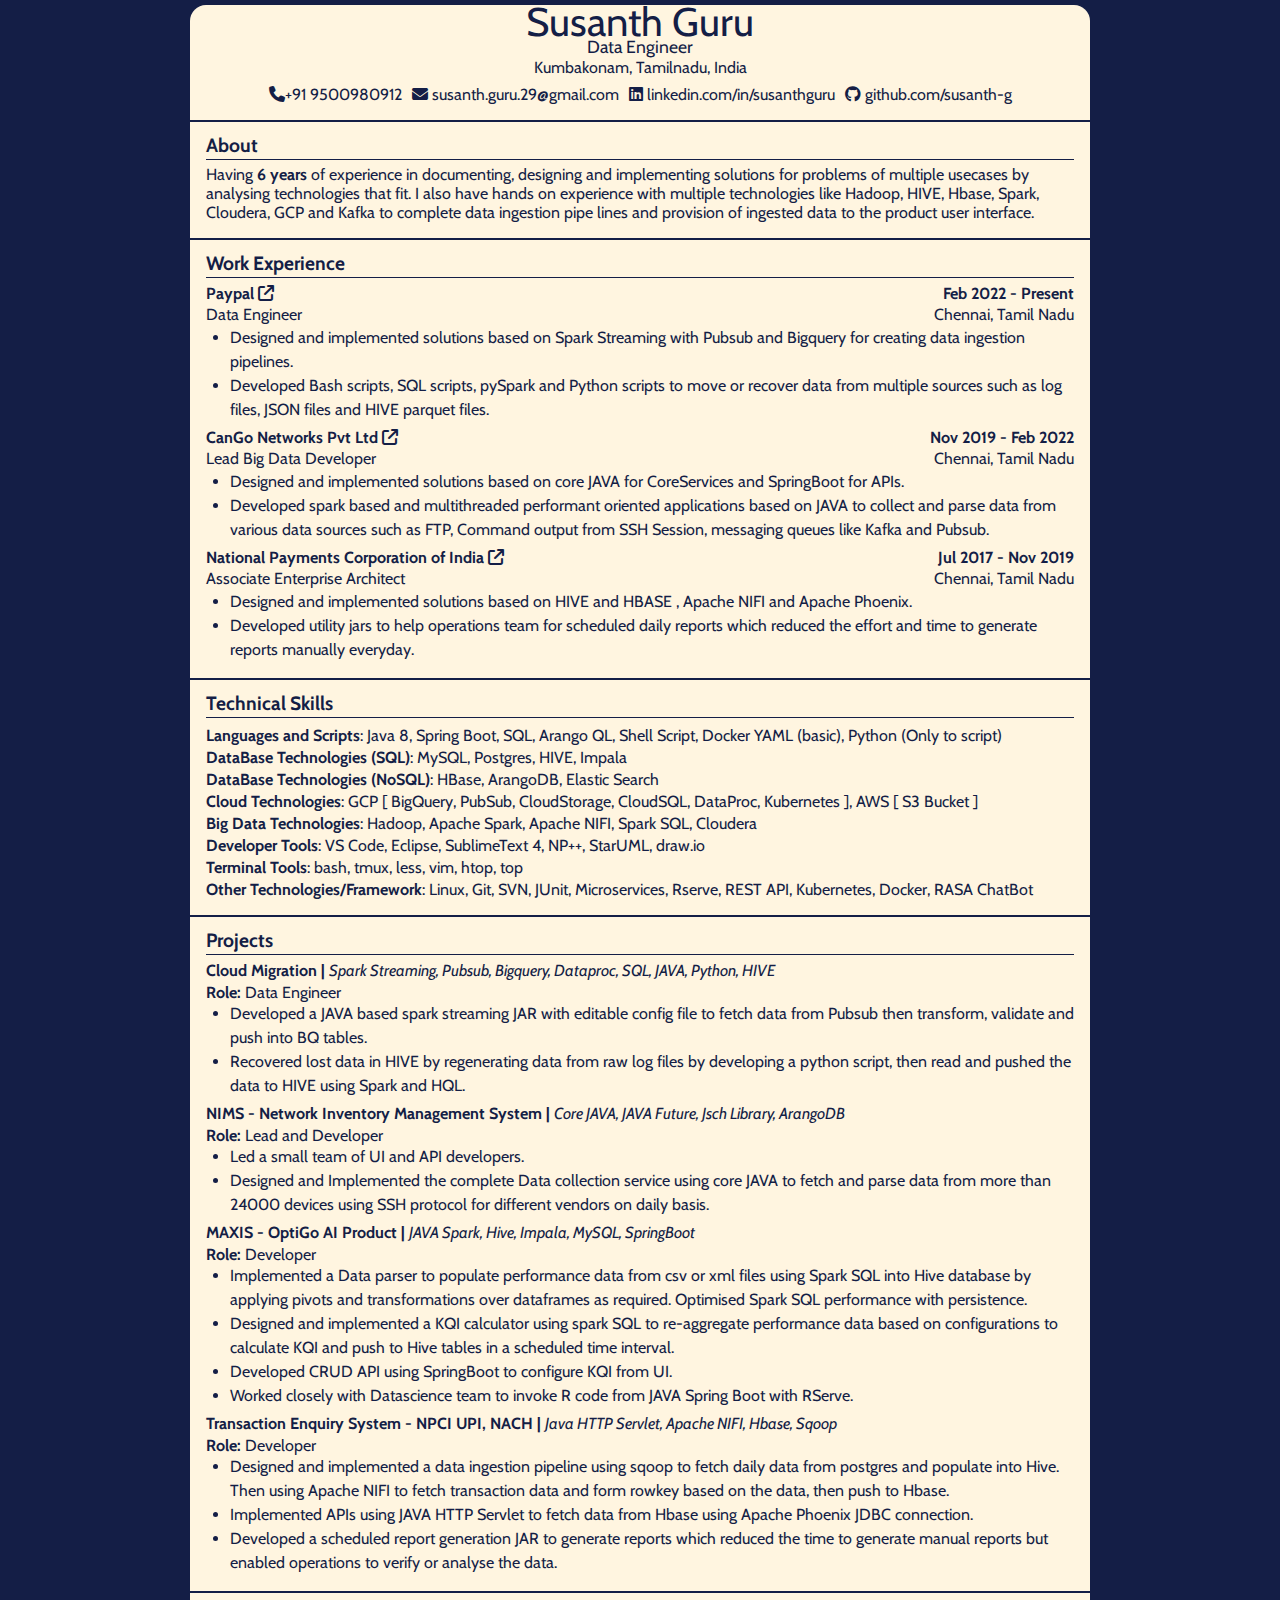
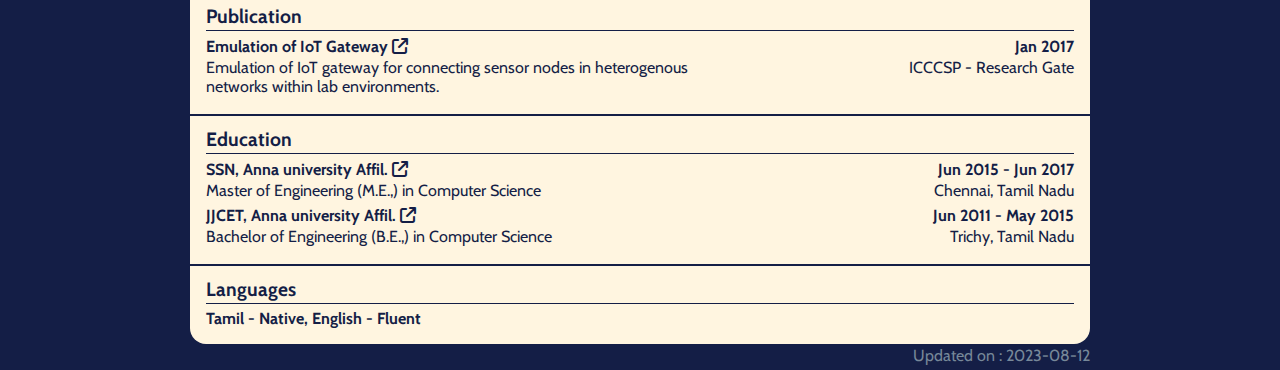
==== resume/index.html @ bfb9a684 "SECTION ADDED CARDS ADDED" ====
<!DOCTYPE html>
<html>

<head>
    <meta charset="UTF-8">
    <meta name="viewport" content="width=device-width, initial-scale=1">
    <title>susanth resume</title>
    <link rel="icon" type="image/x-icon" href="favicon.svg">
    <link rel="stylesheet" target="_blank" href="https://cdnjs.cloudflare.com/ajax/libs/font-awesome/6.2.0/css/all.css">
    </link>
    <link rel="stylesheet" href="https://cdnjs.cloudflare.com/ajax/libs/animate.css/4.1.1/animate.min.css" />
    <link rel="stylesheet" type="text/css" target="_blank" href="resume.css">
    <link rel="stylesheet" media="print" href="print.css" />
    <link rel="stylesheet" href="roller.css">

</head>

<body>
    <div class="bg"></div>

    <div class="resumebody">
        <!-- ---
title: SUSANTH GURU
--- -->
        <section>
            <div class="name roller">
                <span id="rolltext">
                    Susanth Guru<br />
                    Hello<br />
                    வணக்கம்<br />
                    नमस्ते<br />

            </div>
            <p>
                <!-- <span class="name">Susanth Guru</span> -->
                <span class="designation">Data Engineer</span>
                <span class="homelocation">Kumbakonam, Tamilnadu, India</span>
            </p>

            <div class="outer">
                <div class="inner"><span class="hover-ua">
                        <i class="fa-solid fa-phone"></i>+91 9500980912
                    </span></div>
                <div class="inner"><span class="hover-ua">
                        <i class="fa-solid fa-envelope"></i>
                        <a target="_blank" href="mailto:susanth.guru.29@gmail.com">susanth.guru.29@gmail.com </a>
                    </span></div>
                <div class="inner"><span class="hover-ua">
                        <i class="fa-brands fa-linkedin"></i>
                        <a class="hover-ua" target="_blank"
                            href="https://www.linkedin.com/in/susanthguru/">linkedin.com/in/susanthguru </a>
                    </span></div>
                <div class="inner"><span class="hover-ua">
                        <i class="fa-brands fa-github"></i>
                        <a class="hover-ua" target="_blank" href="https://github.com/susanth-g">github.com/susanth-g
                        </a>
                    </span></div>
            </div>
        </section>
        <!--   <table id="infotab">
            <tr>
                <td> <span class="hover-ua">
                        <i class="fa-solid fa-phone"></i>+91 9500980912
                    </span></td>
                <td><span class="hover-ua">
                        <i class="fa-solid fa-envelope"></i>
                        <a target="_blank" href="mailto:susanth.guru.29@gmail.com">susanth.guru.29@gmail.com </a>
                    </span></td>
                <td> <span class="hover-ua">
                        <i class="fa-brands fa-linkedin"></i>
                        <a class="hover-ua" target="_blank"
                            href="https://www.linkedin.com/in/susanth-guru-052085175/">linkedin.com/in/susanthguru </a>
                    </span></td>
                <td><span class="hover-ua">
                        <i class="fa-brands fa-github"></i>
                        <a class="hover-ua" target="_blank" href="https://github.com/susanth-g">github.com/susanth-g
                        </a>
                    </span></td>
            </tr>
        </table>
 -->
        <!-- <span class="info">
        <span>
            <i class="fa-solid fa-phone"></i>+91 9500980912 
        </span>
        <span>
            <i class="fa-solid fa-envelope"></i>
            <a target="_blank" href="mailto:susanth.guru.29@gmail.com">susanth.guru.29@gmail.com </a>
        </span>
        <span>
            <i class="fa-brands fa-linkedin"></i>
            <a target="_blank" href="https://www.linkedin.com/in/susanth-guru-052085175/">linkedin.com/in/susanthguru </a>
        </span>
        <span>
            <i class="fa-brands fa-github"></i>
            <a target="_blank" href="https://github.com/susanth-g">github/susanth-g</a>
        </span>
    </span> -->
        <section>
            <h2>About</h2>
            <p> Having <b>6 years</b> of experience in documenting, designing and implementing solutions for problems of
                multiple usecases by analysing technologies that fit. I also have hands on experience with multiple
                technologies like Hadoop, HIVE, Hbase, Spark, Cloudera, GCP and Kafka to complete data ingestion pipe
                lines
                and provision of ingested data to the product user interface. </p>
        </section>
        <section>
            <h2>Work Experience</h2>

            <div class="companyperiod">
                <div class="company"><a class="hover-ua" target="_blank" href="https://www.paypal.com">Paypal</a></div>
                <div class="period">Feb 2022 - Present</div>
            </div>
            <!-- <h3> <span><a class="hover-ua" target="_blank" href="https://www.paypal.com">Paypal<i
                        class="fa fa-external-link"></i></a><time>Feb 2022 - Present</time> </span>
        </h3> -->
            <div class="companyperiod normal">
                <role>Data Engineer</role>
                <rolelocation>Chennai, Tamil Nadu</rolelocation>
            </div>
            <ul>
                <li>Designed and implemented solutions based on Spark Streaming with Pubsub and Bigquery for creating
                    data
                    ingestion pipelines.</li>
                <li>Developed Bash scripts, SQL scripts, pySpark and Python scripts to move or recover data from
                    multiple
                    sources such as log files, JSON files and HIVE parquet files.</li>
            </ul>


            <div class="companyperiod">
                <div class="company"><a class="hover-ua" target="_blank" href="https://cangonetworks.com">CanGo Networks
                        Pvt
                        Ltd</a></div>
                <div class="period">Nov 2019 - Feb 2022</div>
            </div>
            <div class="companyperiod normal">
                <role>Lead Big Data Developer</role>
                <rolelocation>Chennai, Tamil Nadu</rolelocation>
            </div>
            <ul>
                <li>
                    Designed and implemented solutions based on core JAVA for CoreServices and SpringBoot for APIs.
                </li>
                <li>Developed spark based and multithreaded performant oriented applications based on JAVA to collect
                    and
                    parse data from various data sources such as FTP, Command output from SSH Session, messaging queues
                    like
                    Kafka and Pubsub.</li>
            </ul>

            <div class="companyperiod">
                <div class="company"><a class="hover-ua" target="_blank" href="https://npci.org.in">National Payments
                        Corporation of
                        India</i></a></div>
                <div class="period">Jul 2017 - Nov 2019</div>
            </div>

            <!-- <h3>
            <span><a class="hover-ua" target="_blank" href="https://npci.org.in">National Payments Corporation of
                    India<i class="fa fa-external-link"></i></a> <time>Jul 2017 - Nov 2019</time></span>
        </h3> -->
            <div class="companyperiod normal">
                <role>Associate Enterprise Architect</role>
                <rolelocation>Chennai, Tamil Nadu</rolelocation>
            </div>
            <ul>
                <li>Designed and implemented solutions based on HIVE and HBASE , Apache NIFI and Apache Phoenix.</li>
                <li>Developed utility jars to help operations team for scheduled daily reports which reduced the effort
                    and
                    time to generate reports manually everyday.</li>
            </ul>

        </section>
        <section>
            <h2>Technical Skills</h2>

            <div class="technicalskills">
                <p><b>Languages and Scripts</b>: Java 8, Spring Boot, SQL, Arango QL, Shell Script, Docker YAML (basic),
                    Python
                    (Only to script) </p>
                <p><b>DataBase Technologies (SQL)</b>: MySQL, Postgres, HIVE, Impala </p>
                <p><b>DataBase Technologies (NoSQL)</b>: HBase, ArangoDB, Elastic Search </p>
                <p><b>Cloud Technologies</b>: GCP [ BigQuery, PubSub, CloudStorage, CloudSQL, DataProc, Kubernetes ],
                    AWS [
                    S3 Bucket ] </p>
                <p><b>Big Data Technologies</b>: Hadoop, Apache Spark, Apache NIFI, Spark SQL, Cloudera </p>
                <p><b>Developer Tools</b>: VS Code, Eclipse, SublimeText 4, NP++, StarUML, draw.io </p>
                <p><b>Terminal Tools</b>: bash, tmux, less, vim, htop, top </p>
                <p><b>Other Technologies/Framework</b>: Linux, Git, SVN, JUnit, Microservices, Rserve, REST API,
                    Kubernetes,
                    Docker, RASA ChatBot </p>
            </div>


        </section>
        <section>
            <h2>Projects</h2>
            <h3>Cloud Migration | <usedskills>Spark Streaming, Pubsub, Bigquery, Dataproc, SQL, JAVA, Python, HIVE
                </usedskills>
            </h3>
            <p class="role">
                <rolename>Data Engineer</rolename>
            </p>
            <ul>
                <li>
                    Developed a JAVA based spark streaming JAR with editable config file to fetch data from Pubsub then
                    transform, validate and push into BQ tables.
                </li>
                <li>
                    Recovered lost data in HIVE by regenerating data from raw log files by developing a python script,
                    then
                    read
                    and pushed the data to HIVE using Spark and HQL.
                </li>
            </ul>

            <h3>NIMS - Network Inventory Management System | <usedskills>Core JAVA, JAVA Future, Jsch Library, ArangoDB
                </usedskills>
            </h3>
            <p class="role">
                <rolename>Lead and Developer</rolename>
            </p>
            <ul>
                <li>Led a small team of UI and API developers.</li>
                <li>Designed and Implemented the complete Data collection service using core JAVA to fetch and parse
                    data
                    from more than 24000 devices using SSH protocol for different vendors on daily basis.</li>
            </ul>


            <h3>MAXIS - OptiGo AI Product | <usedskills>JAVA Spark, Hive, Impala, MySQL, SpringBoot</usedskills>
            </h3>
            <p class="role">
                <rolename>Developer</rolename>
            </p>
            <ul>
                <li> Implemented a Data parser to populate performance data from csv or xml files using Spark SQL into
                    Hive
                    database by applying pivots and transformations over dataframes as required. Optimised Spark SQL
                    performance with persistence.</li>
                <li> Designed and implemented a KQI calculator using spark SQL to re-aggregate performance data based on
                    configurations to calculate KQI and push to Hive tables in a scheduled time interval.</li>
                <li> Developed CRUD API using SpringBoot to configure KQI from UI.</li>
                <li> Worked closely with Datascience team to invoke R code from JAVA Spring Boot with RServe.</li>
            </ul>
            <!-- <div class="pagebreak"> </div> -->
            <h3>Transaction Enquiry System - NPCI UPI, NACH | <usedskills>Java HTTP Servlet, Apache NIFI, Hbase, Sqoop
                </usedskills>
            </h3>
            <p class="role">
                <rolename></rolename> Developer
            </p>
            <ul>
                <li>Designed and implemented a data ingestion pipeline using sqoop to fetch daily data from postgres and
                    populate into Hive. Then using Apache NIFI to fetch transaction data and form rowkey based on the
                    data,
                    then push to Hbase.
                </li>
                <li>Implemented APIs using JAVA HTTP Servlet to fetch data from Hbase using Apache Phoenix JDBC
                    connection.
                </li>
                <li>Developed a scheduled report generation JAR to generate reports which reduced the time to generate
                    manual reports but enabled operations to verify or analyse the data.</li>
            </ul>

        </section>
        <section>
            <h2>Publication</h2>
            <div class="companyperiod">
                <div class="company"><a class="hover-ua" target="_blank"
                        href="https://www.researchgate.net/publication/317421097_Emulation_of_IoT_gateway_for_connecting_sensor_nodes_in_heterogenous_networks">Emulation
                        of IoT Gateway</a></div>
                <div class="period">Jan 2017</div>
            </div>
            <!-- <h3>
            <span><a class="hover-ua" target="_blank"
                    href="https://www.researchgate.net/publication/317421097_Emulation_of_IoT_gateway_for_connecting_sensor_nodes_in_heterogenous_networks">Emulation
                    of IoT Gateway<i class="fa fa-external-link"></i></a> <time>Jan 2017</time></span>

        </h3> -->
            <div class="companyperiod normal">
                <role>Emulation of IoT gateway for connecting sensor nodes in heterogenous networks within lab
                    environments.
                </role>
                <rolelocation>ICCCSP - Research Gate</rolelocation>
            </div>
        </section>
        <section>
            <h2>Education</h2>
            <div class="companyperiod">
                <div class="company"><a class="hover-ua" href="http://www.ssn.edu.in" target="_blank">SSN, Anna
                        university
                        Affil.</a></div>
                <div class="period">Jun 2015 - Jun 2017</div>
            </div>
            <!-- <h3>SSN, Anna university Affil. <time>Jun 2015 - Jun 2017</time></h3> -->
            <div class="companyperiod normal">
                <role>Master of Engineering (M.E.,) in Computer Science</role>
                <rolelocation> Chennai, Tamil Nadu</rolelocation>
            </div>

            <div class="companyperiod">
                <div class="company"><a class="hover-ua" href="https://jjcet.ac.in/" target="_blank"
                        rel="noopener noreferrer">JJCET, Anna
                        university Affil.</a></div>
                <div class="period">Jun 2011 - May 2015</div>

            </div>
            <!-- <h3>JJCET, Anna university Affil. <time>Jun 2011 - May 2015</time></h3> -->
            <div class="companyperiod normal">
                <role>Bachelor of Engineering (B.E.,) in Computer Science</role>
                <rolelocation>Trichy, Tamil Nadu</rolelocation>
            </div>
        </section>
        <section>
            <h2>Languages</h2>
            <b>Tamil - Native, English - Fluent</b>
        </section>
    </div>
</body>
<footer>
    Updated on : 2023-08-12
</footer>

</html>
---- resume/resume.css ----
@import url("https://fonts.googleapis.com/css2?family=Arimo:ital,wght@0,400;0,500;1,500&family=Cabin&family=Open+Sans:wght@300;400&family=Poppins&family=Work+Sans&display=swap");

:root {
  --bgcolor: #233142;
  --textcolor: #ececec;
  --bgcolor:#141E46;
  --textcolor:#141E46;
  --sectioncolor: #FFF5E0;
}

html {
  padding: 0;
  margin: 5px;
  /* zoom: 125%; */
  background-color: var(--bgcolor);
}

body {
  color: var(--textcolor);
  display: block;
  max-width: 900px;
  margin: 0 auto;
  padding: 0;
  font-family: "Arimo", sans-serif;
  font-family: "Open Sans", sans-serif;
  font-family: "Arial", sans-serif;
  font-family: "Poppins", sans-serif;
  font-family: "Cabin", sans-serif;
  /* font-size: 12px; */
  font-weight: 400;
}

section {
  background-color: var(--sectioncolor);
  padding: 1px 1rem 1rem 1rem;
  /* border-radius: 1rem; */
  border-color: var(--textcolor);
  margin-bottom: 2px;
}

section:first-child{
  border-radius: 1rem 1rem 0 0;
}

section:last-child{
  border-radius: 0 0 1rem 1rem;
}




.name{
  animation: border-transform 10s linear infinite alternate forwards;
}

@keyframes border-transform{
  0%,100% { border-radius: 63% 37% 54% 46% / 55% 48% 52% 45%; } 
14% { border-radius: 40% 60% 54% 46% / 49% 60% 40% 51%; } 
28% { border-radius: 54% 46% 38% 62% / 49% 70% 30% 51%; } 
42% { border-radius: 61% 39% 55% 45% / 61% 38% 62% 39%; } 
56% { border-radius: 61% 39% 67% 33% / 70% 50% 50% 30%; } 
70% { border-radius: 50% 50% 34% 66% / 56% 68% 32% 44%; } 
84% { border-radius: 46% 54% 50% 50% / 35% 61% 39% 65%; } 
}

a {
  text-decoration: none;
  color: var(--textcolor);
}

.name {
  color: var(--textcolor);
  font-size: 250%;
  line-height: 100%;
  display: block;
  text-align: center;
}

.designation {
  font-size: 110%;
  line-height: 100%;
  display: block;
  text-align: center;
}

.homelocation {
  font-size: 100%;
  line-height: 150%;
  display: block;
  text-align: center;
}

.outer {
  display: flex;
  flex-wrap: wrap;
  gap: 10px;
  justify-content: center;
  align-items: center;
  margin-top: 5px;
  margin-left: auto;
  margin-right: auto;
  text-align: center;
}

/* .outer {
  width: 100%;
  display: grid;
  gap: 5px;
  padding: 10px;
  margin-left: auto;
  margin-right: auto;
  grid-template-columns: repeat(4, 1fr);
} */

@media screen and (max-width: 720px) {
  html {
    zoom: 100%;
  }

  .outer {
    gap: 5px;
  }
  .inner {
    flex: 45%;
  }

  /* .inner:nth-child(1),.inner:nth-child(3){
    text-align: right;
    margin-right: 10px;;
  }
  .inner:nth-child(2),.inner:nth-child(4){
    text-align: left;
    margin-left: 10px;
  } */
}

@media screen and (max-width: 360px) {
  html {
    zoom: 100%;
  }
  .outer {
    justify-content: space-between;
  }
  .inner {
    text-align: center;
    flex: column;
  }
}

.inner {
  /* border:1px solid black; */
  text-align: center;
}

/* .info {
  display: block;
  text-align: center;
  color: black;
}

#infotab {
  width: 85%;
  text-align: center;
  margin-left: auto;
  margin-right: auto;
} */

.companyperiod {
  display: flex;
  /* flex-wrap: wrap; */
  justify-content: space-between;
  font-size: inherit;
  margin: 6px 0 2px 0;
  gap: 3px;
  font-weight: bold;
}
.normal {
  font-weight: normal;
  margin: 0 0 2px 0;
}

.company {
  /* border: 1px solid red; */
}

.period {
  /* border: 1px solid red; */
}

@media screen and (max-width: 720px) {
  .companyperiod {
    justify-content: space-between;
  }
}

@media screen and (max-width: 360px) {
  .companyperiod {
    justify-content: space-between;
    flex-direction: column;
  }
}

.company:after {
  font-family: "Font Awesome 5 Free";
  content: "  \f08e";
  /* display: inline-block; */
  font-weight: 900;
}

h1 {
  border: none;
  text-align: center;
  font-weight: normal;
  padding: 0;
  margin: 1rem 0;
}

h2 {
  font-size: 1.2em;
  font-weight: bold;
  position: relative;
  border-bottom: 1px solid var(--textcolor);
  margin: 10px 0 5px 0;
  padding: 0 0 2px 0;
}

h3 {
  font-size: 1em;
  font-weight: bold;
  margin: 6px 0 0 0;
}

role {
  font-size: inherit;
  font-weight: normal;
  /* border: 1px solid blue; */
  flex: 60%;
}

rolelocation {
  /* float: right; */
  font-size: inherit;
  font-weight: normal;
  flex: 40%;
  text-align: right;
  /* border: 1px solid blue; */
}

@media screen and (max-width: 360px) {
  rolelocation {
    text-align: left;
  }
}

usedskills {
  font-size: inherit;
  font-weight: normal;
  font-style: italic;
}

rolename::before {
  content: "Role: ";
  font-size: inherit;
  font-weight: bold;
}

.role {
  margin: 3px 0 0 0;
}

h4 {
  font-size: 1em;
  font-weight: bold;
  margin: 0;
}

p,
ul {
  font-size: 100%;
  margin: 0;
}

ul,
ol {
  padding: 0 0 0 1.5rem;
  margin: 0;
}

li {
  line-height: 150%;
  text-align: normal;
  /* change this for tighter spacing */
  /* default 150% */
}

/* assume images are icons */
/* icons for skills/tools */
.info img {
  width: 15px;
}

/* assume images are icons */
/* icons for contact info */
.info a img {
  width: 12px;
}

time {
  float: right;
  font-size: inherit;
  font-weight: bold;
}

location {
  font-weight: normal;
  font-style: italic;
}

h3 i {
  margin-left: 5px;
}

.technicalskills p {
  padding: 3px 0 0 0;
}

.technicalskills table {
  max-width: 100%;
}

.technicalskills table tr td:nth-child(1) {
  text-align: right;
  font-weight: bold;
}

.technicalskills table tr td:nth-child(2) {
  text-align: left;
  font-weight: normal;
}

.technicalskills table tr td:nth-child(1)::after {
  content: ": ";
}

/* ul {
    margin-left:auto; margin-right:auto;
    margin:0 10px 0 0;

} */

.hover-ua {
  display: inline-block;
  position: relative;
}

.hover-ua::after {
  content: "";
  position: absolute;
  width: 100%;
  transform: scaleX(0);
  height: 1px;
  bottom: 0;
  left: 0;
  background-color: var(--textcolor);
  transform-origin: bottom right;
  transition: transform 0.25s ease-out;
}

.hover-ua:hover::after {
  transform: scaleX(1);
  transform-origin: bottom left;
}

footer {
  float: right;
  text-align: end;
  color: #778899;
  display: flex;
}
---- resume/print.css ----
/* print.css */
@media print {
  :root {
    --bgcolor: white;
    --textcolor: black;
  }
  header,
  footer,
  aside,
  nav,
  form,
  iframe {
    display: none;
  }

  section{
    all: unset;
  }

  html {
    zoom: 100%;
  }

  body {
    max-width: 720px;
    font-family: "Arial", sans-serif;
  }

  .hover-ua::after {
    display: none;
  }

  .pagebreak {
    page-break-before: always;
  } /* page-break-after works, as well */
}
@page {
  size: auto;

  /* this affects the margin in the printer settings */
  margin: 0.13in 0;
}
---- resume/roller.css ----
.roller {
  height: 2rem;
  line-height: 2rem;
  position: relative;
  overflow: hidden;
  width: 100%;
  display: flex;
  justify-content: center;
  align-items: center;
  /* color: #006aff; */
 
}
.roller #rolltext {
  position: absolute;
  top: 0;
  animation: slide 5s forwards;
}
@keyframes slide {
  0% {
    top: 0;
  }
  25% {
    top: -2rem;
  }
  50% {
    top: -4rem;
  }
  72.5% {
    top: -6rem;
  }
  /* 100%{
        top: 0;
    } */
}
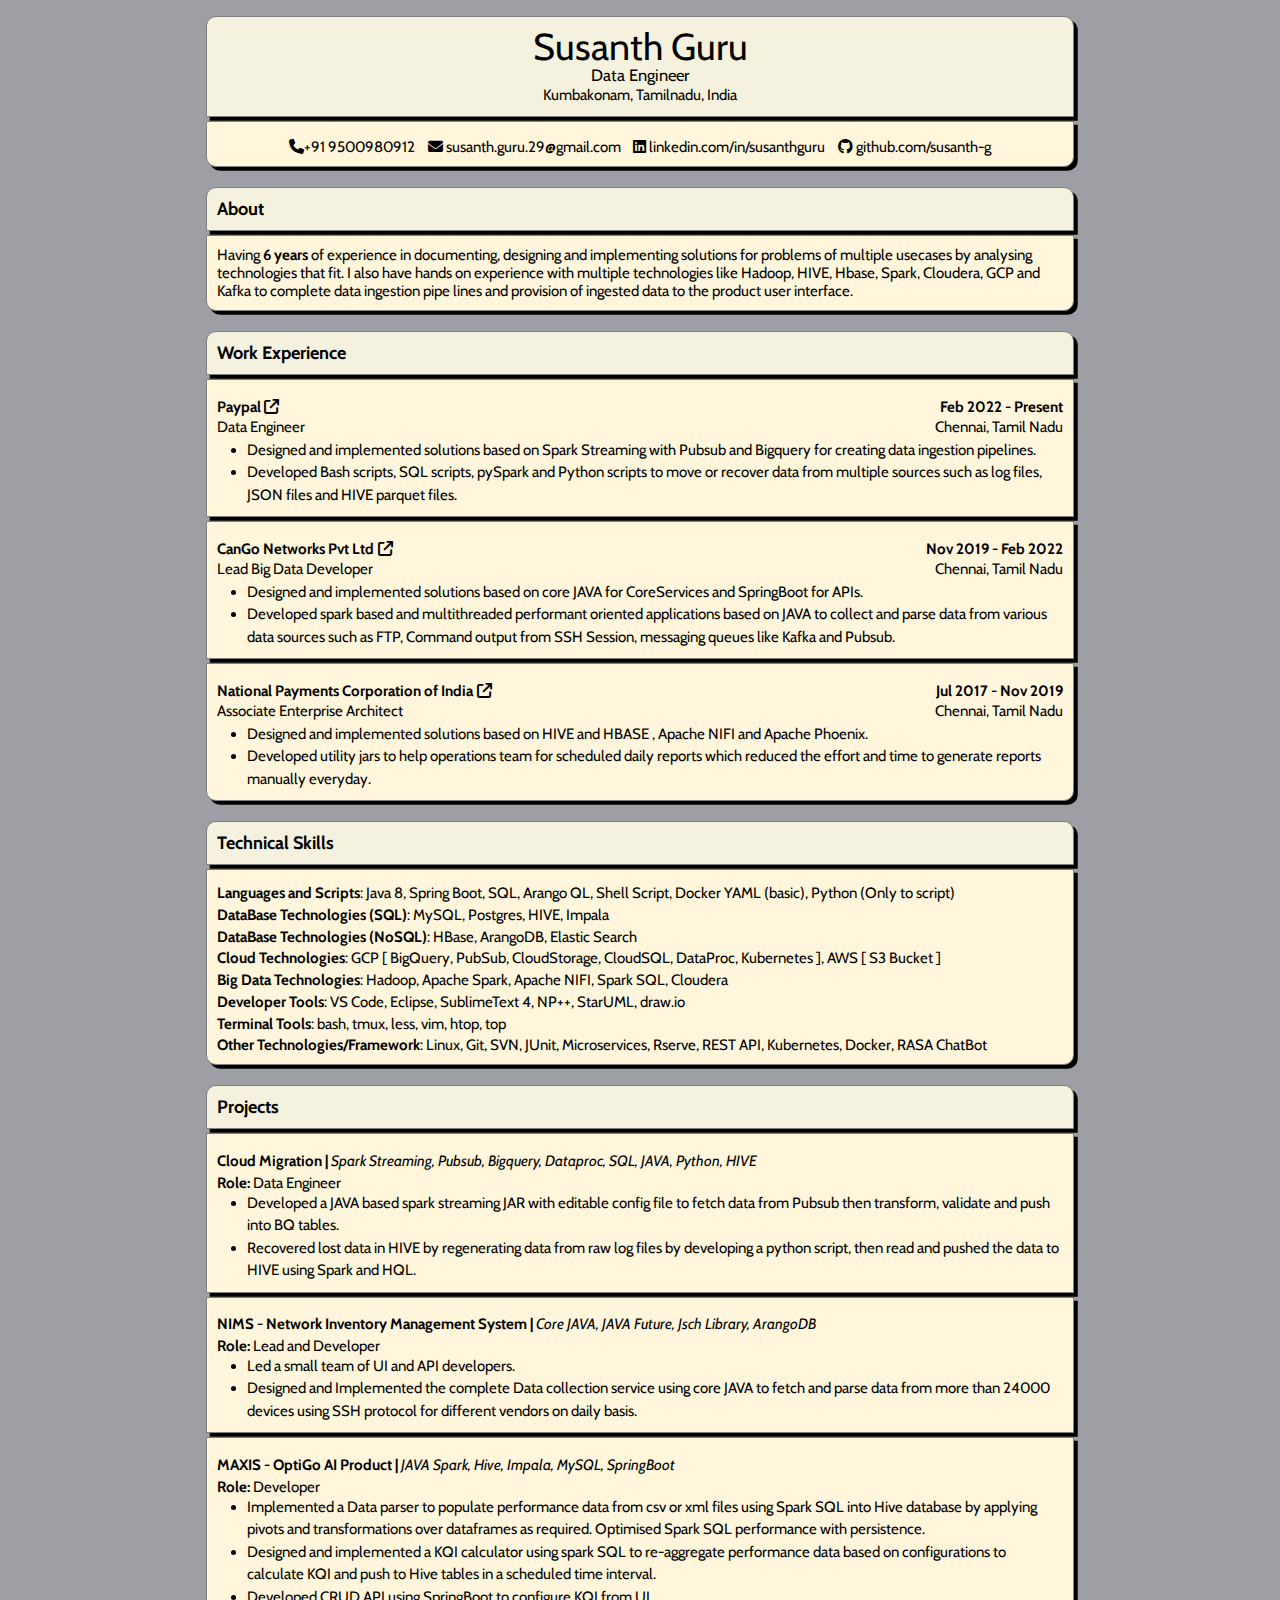
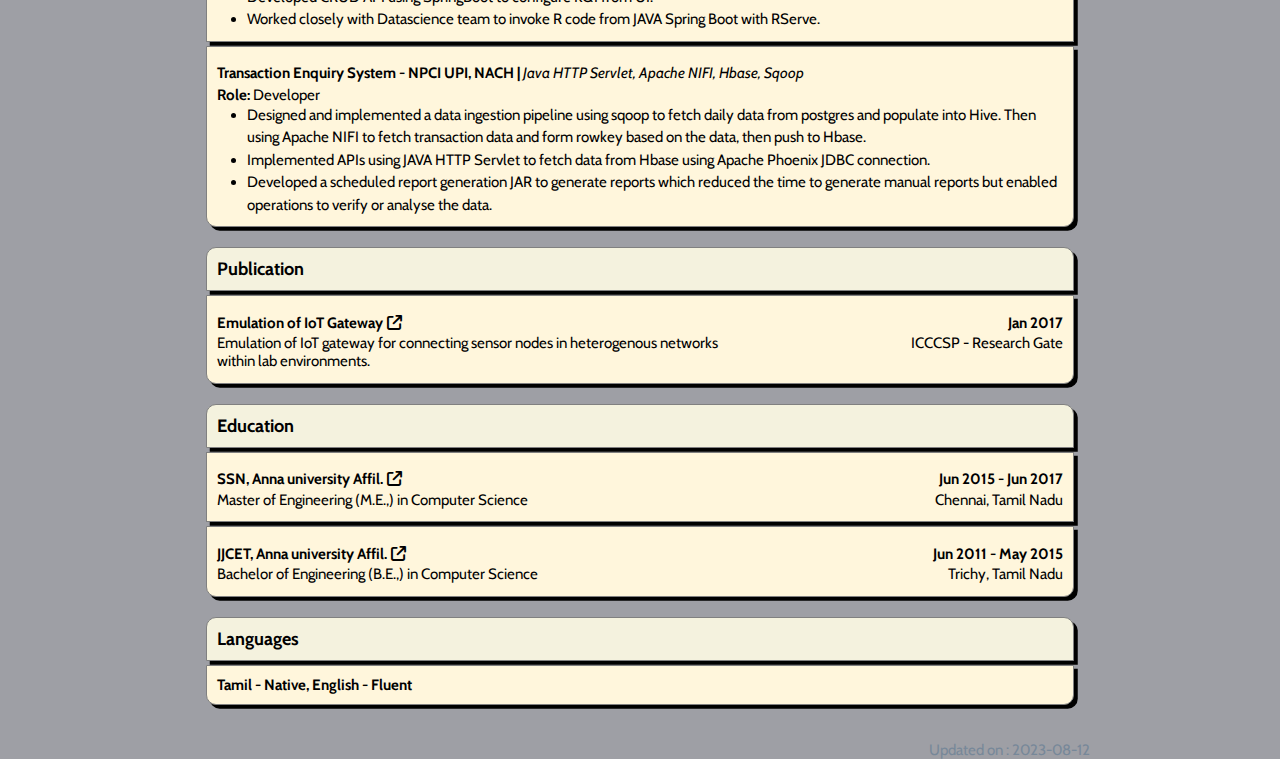
==== commit 8eb27ef7: "sun kissed" ====
--- a/resume/index.html
+++ b/resume/index.html
@@ -23,38 +23,41 @@
 title: SUSANTH GURU
 --- -->
         <section>
-            <div class="name roller">
-                <span id="rolltext">
-                    Susanth Guru<br />
-                    Hello<br />
-                    வணக்கம்<br />
-                    नमस्ते<br />
-
-            </div>
-            <p>
-                <!-- <span class="name">Susanth Guru</span> -->
-                <span class="designation">Data Engineer</span>
-                <span class="homelocation">Kumbakonam, Tamilnadu, India</span>
-            </p>
-
-            <div class="outer">
-                <div class="inner"><span class="hover-ua">
-                        <i class="fa-solid fa-phone"></i>+91 9500980912
-                    </span></div>
-                <div class="inner"><span class="hover-ua">
-                        <i class="fa-solid fa-envelope"></i>
-                        <a target="_blank" href="mailto:susanth.guru.29@gmail.com">susanth.guru.29@gmail.com </a>
-                    </span></div>
-                <div class="inner"><span class="hover-ua">
-                        <i class="fa-brands fa-linkedin"></i>
-                        <a class="hover-ua" target="_blank"
-                            href="https://www.linkedin.com/in/susanthguru/">linkedin.com/in/susanthguru </a>
-                    </span></div>
-                <div class="inner"><span class="hover-ua">
-                        <i class="fa-brands fa-github"></i>
-                        <a class="hover-ua" target="_blank" href="https://github.com/susanth-g">github.com/susanth-g
-                        </a>
-                    </span></div>
+            <div class="subsection">
+                <div class="name roller">
+                    <span id="rolltext">
+                        Susanth Guru<br />
+                        Hello<br />
+                        வணக்கம்<br />
+                        नमस्ते<br />
+
+                </div>
+                <p>
+                    <!-- <span class="name">Susanth Guru</span> -->
+                    <span class="designation">Data Engineer</span>
+                    <span class="homelocation">Kumbakonam, Tamilnadu, India</span>
+                </p>
+            </div>
+            <div class="subsection">
+                <div class="outer">
+                    <div class="inner"><span class="hover-ua">
+                            <i class="fa-solid fa-phone"></i>+91 9500980912
+                        </span></div>
+                    <div class="inner"><span class="hover-ua">
+                            <i class="fa-solid fa-envelope"></i>
+                            <a target="_blank" href="mailto:susanth.guru.29@gmail.com">susanth.guru.29@gmail.com </a>
+                        </span></div>
+                    <div class="inner"><span class="hover-ua">
+                            <i class="fa-brands fa-linkedin"></i>
+                            <a class="hover-ua" target="_blank"
+                                href="https://www.linkedin.com/in/susanthguru/">linkedin.com/in/susanthguru </a>
+                        </span></div>
+                    <div class="inner"><span class="hover-ua">
+                            <i class="fa-brands fa-github"></i>
+                            <a class="hover-ua" target="_blank" href="https://github.com/susanth-g">github.com/susanth-g
+                            </a>
+                        </span></div>
+                </div>
             </div>
         </section>
         <!--   <table id="infotab">
@@ -97,225 +100,297 @@
         </span>
     </span> -->
         <section>
-            <h2>About</h2>
-            <p> Having <b>6 years</b> of experience in documenting, designing and implementing solutions for problems of
-                multiple usecases by analysing technologies that fit. I also have hands on experience with multiple
-                technologies like Hadoop, HIVE, Hbase, Spark, Cloudera, GCP and Kafka to complete data ingestion pipe
-                lines
-                and provision of ingested data to the product user interface. </p>
-        </section>
-        <section>
-            <h2>Work Experience</h2>
-
-            <div class="companyperiod">
-                <div class="company"><a class="hover-ua" target="_blank" href="https://www.paypal.com">Paypal</a></div>
-                <div class="period">Feb 2022 - Present</div>
-            </div>
-            <!-- <h3> <span><a class="hover-ua" target="_blank" href="https://www.paypal.com">Paypal<i
+            <div class="subsection">
+
+                <h2>About</h2>
+            </div>
+            <div class="subsection">
+
+                <p> Having <b>6 years</b> of experience in documenting, designing and implementing solutions for
+                    problems of
+                    multiple usecases by analysing technologies that fit. I also have hands on experience with multiple
+                    technologies like Hadoop, HIVE, Hbase, Spark, Cloudera, GCP and Kafka to complete data ingestion
+                    pipe
+                    lines
+                    and provision of ingested data to the product user interface. </p>
+            </div>
+        </section>
+        <section>
+            <div class="subsection">
+
+                <h2>Work Experience</h2>
+            </div>
+            <div class="subsection">
+                <div class="companyperiod">
+                    <div class="company"><a class="hover-ua" target="_blank" href="https://www.paypal.com">Paypal</a>
+                    </div>
+                    <div class="period">Feb 2022 - Present</div>
+                </div>
+                <!-- <h3> <span><a class="hover-ua" target="_blank" href="https://www.paypal.com">Paypal<i
                         class="fa fa-external-link"></i></a><time>Feb 2022 - Present</time> </span>
         </h3> -->
-            <div class="companyperiod normal">
-                <role>Data Engineer</role>
-                <rolelocation>Chennai, Tamil Nadu</rolelocation>
-            </div>
-            <ul>
-                <li>Designed and implemented solutions based on Spark Streaming with Pubsub and Bigquery for creating
-                    data
-                    ingestion pipelines.</li>
-                <li>Developed Bash scripts, SQL scripts, pySpark and Python scripts to move or recover data from
-                    multiple
-                    sources such as log files, JSON files and HIVE parquet files.</li>
-            </ul>
-
-
-            <div class="companyperiod">
-                <div class="company"><a class="hover-ua" target="_blank" href="https://cangonetworks.com">CanGo Networks
-                        Pvt
-                        Ltd</a></div>
-                <div class="period">Nov 2019 - Feb 2022</div>
-            </div>
-            <div class="companyperiod normal">
-                <role>Lead Big Data Developer</role>
-                <rolelocation>Chennai, Tamil Nadu</rolelocation>
-            </div>
-            <ul>
-                <li>
-                    Designed and implemented solutions based on core JAVA for CoreServices and SpringBoot for APIs.
-                </li>
-                <li>Developed spark based and multithreaded performant oriented applications based on JAVA to collect
-                    and
-                    parse data from various data sources such as FTP, Command output from SSH Session, messaging queues
-                    like
-                    Kafka and Pubsub.</li>
-            </ul>
-
-            <div class="companyperiod">
-                <div class="company"><a class="hover-ua" target="_blank" href="https://npci.org.in">National Payments
-                        Corporation of
-                        India</i></a></div>
-                <div class="period">Jul 2017 - Nov 2019</div>
-            </div>
-
-            <!-- <h3>
+                <div class="companyperiod normal">
+                    <role>Data Engineer</role>
+                    <rolelocation>Chennai, Tamil Nadu</rolelocation>
+                </div>
+                <ul>
+                    <li>Designed and implemented solutions based on Spark Streaming with Pubsub and Bigquery for
+                        creating
+                        data
+                        ingestion pipelines.</li>
+                    <li>Developed Bash scripts, SQL scripts, pySpark and Python scripts to move or recover data from
+                        multiple
+                        sources such as log files, JSON files and HIVE parquet files.</li>
+                </ul>
+            </div>
+            <div class="subsection">
+
+
+                <div class="companyperiod">
+                    <div class="company"><a class="hover-ua" target="_blank" href="https://cangonetworks.com">CanGo
+                            Networks
+                            Pvt
+                            Ltd</a></div>
+                    <div class="period">Nov 2019 - Feb 2022</div>
+                </div>
+                <div class="companyperiod normal">
+                    <role>Lead Big Data Developer</role>
+                    <rolelocation>Chennai, Tamil Nadu</rolelocation>
+                </div>
+                <ul>
+                    <li>
+                        Designed and implemented solutions based on core JAVA for CoreServices and SpringBoot for APIs.
+                    </li>
+                    <li>Developed spark based and multithreaded performant oriented applications based on JAVA to
+                        collect
+                        and
+                        parse data from various data sources such as FTP, Command output from SSH Session, messaging
+                        queues
+                        like
+                        Kafka and Pubsub.</li>
+                </ul>
+            </div>
+            <div class="subsection">
+
+                <div class="companyperiod">
+                    <div class="company"><a class="hover-ua" target="_blank" href="https://npci.org.in">National
+                            Payments
+                            Corporation of
+                            India</i></a></div>
+                    <div class="period">Jul 2017 - Nov 2019</div>
+                </div>
+
+                <!-- <h3>
             <span><a class="hover-ua" target="_blank" href="https://npci.org.in">National Payments Corporation of
                     India<i class="fa fa-external-link"></i></a> <time>Jul 2017 - Nov 2019</time></span>
         </h3> -->
-            <div class="companyperiod normal">
-                <role>Associate Enterprise Architect</role>
-                <rolelocation>Chennai, Tamil Nadu</rolelocation>
-            </div>
-            <ul>
-                <li>Designed and implemented solutions based on HIVE and HBASE , Apache NIFI and Apache Phoenix.</li>
-                <li>Developed utility jars to help operations team for scheduled daily reports which reduced the effort
-                    and
-                    time to generate reports manually everyday.</li>
-            </ul>
-
-        </section>
-        <section>
-            <h2>Technical Skills</h2>
-
-            <div class="technicalskills">
-                <p><b>Languages and Scripts</b>: Java 8, Spring Boot, SQL, Arango QL, Shell Script, Docker YAML (basic),
-                    Python
-                    (Only to script) </p>
-                <p><b>DataBase Technologies (SQL)</b>: MySQL, Postgres, HIVE, Impala </p>
-                <p><b>DataBase Technologies (NoSQL)</b>: HBase, ArangoDB, Elastic Search </p>
-                <p><b>Cloud Technologies</b>: GCP [ BigQuery, PubSub, CloudStorage, CloudSQL, DataProc, Kubernetes ],
-                    AWS [
-                    S3 Bucket ] </p>
-                <p><b>Big Data Technologies</b>: Hadoop, Apache Spark, Apache NIFI, Spark SQL, Cloudera </p>
-                <p><b>Developer Tools</b>: VS Code, Eclipse, SublimeText 4, NP++, StarUML, draw.io </p>
-                <p><b>Terminal Tools</b>: bash, tmux, less, vim, htop, top </p>
-                <p><b>Other Technologies/Framework</b>: Linux, Git, SVN, JUnit, Microservices, Rserve, REST API,
-                    Kubernetes,
-                    Docker, RASA ChatBot </p>
-            </div>
-
-
-        </section>
-        <section>
-            <h2>Projects</h2>
-            <h3>Cloud Migration | <usedskills>Spark Streaming, Pubsub, Bigquery, Dataproc, SQL, JAVA, Python, HIVE
-                </usedskills>
-            </h3>
-            <p class="role">
-                <rolename>Data Engineer</rolename>
-            </p>
-            <ul>
-                <li>
-                    Developed a JAVA based spark streaming JAR with editable config file to fetch data from Pubsub then
-                    transform, validate and push into BQ tables.
-                </li>
-                <li>
-                    Recovered lost data in HIVE by regenerating data from raw log files by developing a python script,
-                    then
-                    read
-                    and pushed the data to HIVE using Spark and HQL.
-                </li>
-            </ul>
-
-            <h3>NIMS - Network Inventory Management System | <usedskills>Core JAVA, JAVA Future, Jsch Library, ArangoDB
-                </usedskills>
-            </h3>
-            <p class="role">
-                <rolename>Lead and Developer</rolename>
-            </p>
-            <ul>
-                <li>Led a small team of UI and API developers.</li>
-                <li>Designed and Implemented the complete Data collection service using core JAVA to fetch and parse
-                    data
-                    from more than 24000 devices using SSH protocol for different vendors on daily basis.</li>
-            </ul>
-
-
-            <h3>MAXIS - OptiGo AI Product | <usedskills>JAVA Spark, Hive, Impala, MySQL, SpringBoot</usedskills>
-            </h3>
-            <p class="role">
-                <rolename>Developer</rolename>
-            </p>
-            <ul>
-                <li> Implemented a Data parser to populate performance data from csv or xml files using Spark SQL into
-                    Hive
-                    database by applying pivots and transformations over dataframes as required. Optimised Spark SQL
-                    performance with persistence.</li>
-                <li> Designed and implemented a KQI calculator using spark SQL to re-aggregate performance data based on
-                    configurations to calculate KQI and push to Hive tables in a scheduled time interval.</li>
-                <li> Developed CRUD API using SpringBoot to configure KQI from UI.</li>
-                <li> Worked closely with Datascience team to invoke R code from JAVA Spring Boot with RServe.</li>
-            </ul>
-            <!-- <div class="pagebreak"> </div> -->
-            <h3>Transaction Enquiry System - NPCI UPI, NACH | <usedskills>Java HTTP Servlet, Apache NIFI, Hbase, Sqoop
-                </usedskills>
-            </h3>
-            <p class="role">
-                <rolename></rolename> Developer
-            </p>
-            <ul>
-                <li>Designed and implemented a data ingestion pipeline using sqoop to fetch daily data from postgres and
-                    populate into Hive. Then using Apache NIFI to fetch transaction data and form rowkey based on the
-                    data,
-                    then push to Hbase.
-                </li>
-                <li>Implemented APIs using JAVA HTTP Servlet to fetch data from Hbase using Apache Phoenix JDBC
-                    connection.
-                </li>
-                <li>Developed a scheduled report generation JAR to generate reports which reduced the time to generate
-                    manual reports but enabled operations to verify or analyse the data.</li>
-            </ul>
-
-        </section>
-        <section>
-            <h2>Publication</h2>
-            <div class="companyperiod">
-                <div class="company"><a class="hover-ua" target="_blank"
-                        href="https://www.researchgate.net/publication/317421097_Emulation_of_IoT_gateway_for_connecting_sensor_nodes_in_heterogenous_networks">Emulation
-                        of IoT Gateway</a></div>
-                <div class="period">Jan 2017</div>
-            </div>
-            <!-- <h3>
+                <div class="companyperiod normal">
+                    <role>Associate Enterprise Architect</role>
+                    <rolelocation>Chennai, Tamil Nadu</rolelocation>
+                </div>
+                <ul>
+                    <li>Designed and implemented solutions based on HIVE and HBASE , Apache NIFI and Apache Phoenix.
+                    </li>
+                    <li>Developed utility jars to help operations team for scheduled daily reports which reduced the
+                        effort
+                        and
+                        time to generate reports manually everyday.</li>
+                </ul>
+            </div>
+
+        </section>
+        <section>
+            <div class="subsection">
+
+                <h2>Technical Skills</h2>
+            </div>
+            <div class="subsection">
+
+                <div class="technicalskills">
+                    <p><b>Languages and Scripts</b>: Java 8, Spring Boot, SQL, Arango QL, Shell Script, Docker YAML
+                        (basic),
+                        Python
+                        (Only to script) </p>
+                    <p><b>DataBase Technologies (SQL)</b>: MySQL, Postgres, HIVE, Impala </p>
+                    <p><b>DataBase Technologies (NoSQL)</b>: HBase, ArangoDB, Elastic Search </p>
+                    <p><b>Cloud Technologies</b>: GCP [ BigQuery, PubSub, CloudStorage, CloudSQL, DataProc, Kubernetes
+                        ],
+                        AWS [
+                        S3 Bucket ] </p>
+                    <p><b>Big Data Technologies</b>: Hadoop, Apache Spark, Apache NIFI, Spark SQL, Cloudera </p>
+                    <p><b>Developer Tools</b>: VS Code, Eclipse, SublimeText 4, NP++, StarUML, draw.io </p>
+                    <p><b>Terminal Tools</b>: bash, tmux, less, vim, htop, top </p>
+                    <p><b>Other Technologies/Framework</b>: Linux, Git, SVN, JUnit, Microservices, Rserve, REST API,
+                        Kubernetes,
+                        Docker, RASA ChatBot </p>
+                </div>
+            </div>
+
+        </section>
+        <section>
+            <div class="subsection">
+
+                <h2>Projects</h2>
+            </div>
+            <div class="subsection">
+
+                <h3>Cloud Migration | <usedskills>Spark Streaming, Pubsub, Bigquery, Dataproc, SQL, JAVA, Python, HIVE
+                    </usedskills>
+                </h3>
+                <p class="role">
+                    <rolename>Data Engineer</rolename>
+                </p>
+                <ul>
+                    <li>
+                        Developed a JAVA based spark streaming JAR with editable config file to fetch data from Pubsub
+                        then
+                        transform, validate and push into BQ tables.
+                    </li>
+                    <li>
+                        Recovered lost data in HIVE by regenerating data from raw log files by developing a python
+                        script,
+                        then
+                        read
+                        and pushed the data to HIVE using Spark and HQL.
+                    </li>
+                </ul>
+            </div>
+            <div class="subsection">
+
+                <h3>NIMS - Network Inventory Management System | <usedskills>Core JAVA, JAVA Future, Jsch Library,
+                        ArangoDB
+                    </usedskills>
+                </h3>
+                <p class="role">
+                    <rolename>Lead and Developer</rolename>
+                </p>
+                <ul>
+                    <li>Led a small team of UI and API developers.</li>
+                    <li>Designed and Implemented the complete Data collection service using core JAVA to fetch and parse
+                        data
+                        from more than 24000 devices using SSH protocol for different vendors on daily basis.</li>
+                </ul>
+
+            </div>
+            <div class="subsection">
+
+                <h3>MAXIS - OptiGo AI Product | <usedskills>JAVA Spark, Hive, Impala, MySQL, SpringBoot</usedskills>
+                </h3>
+                <p class="role">
+                    <rolename>Developer</rolename>
+                </p>
+                <ul>
+                    <li> Implemented a Data parser to populate performance data from csv or xml files using Spark SQL
+                        into
+                        Hive
+                        database by applying pivots and transformations over dataframes as required. Optimised Spark SQL
+                        performance with persistence.</li>
+                    <li> Designed and implemented a KQI calculator using spark SQL to re-aggregate performance data
+                        based on
+                        configurations to calculate KQI and push to Hive tables in a scheduled time interval.</li>
+                    <li> Developed CRUD API using SpringBoot to configure KQI from UI.</li>
+                    <li> Worked closely with Datascience team to invoke R code from JAVA Spring Boot with RServe.</li>
+                </ul>
+            </div>
+            <div class="subsection">
+
+                <!-- <div class="pagebreak"> </div> -->
+                <h3>Transaction Enquiry System - NPCI UPI, NACH | <usedskills>Java HTTP Servlet, Apache NIFI, Hbase,
+                        Sqoop
+                    </usedskills>
+                </h3>
+                <p class="role">
+                    <rolename></rolename> Developer
+                </p>
+                <ul>
+                    <li>Designed and implemented a data ingestion pipeline using sqoop to fetch daily data from postgres
+                        and
+                        populate into Hive. Then using Apache NIFI to fetch transaction data and form rowkey based on
+                        the
+                        data,
+                        then push to Hbase.
+                    </li>
+                    <li>Implemented APIs using JAVA HTTP Servlet to fetch data from Hbase using Apache Phoenix JDBC
+                        connection.
+                    </li>
+                    <li>Developed a scheduled report generation JAR to generate reports which reduced the time to
+                        generate
+                        manual reports but enabled operations to verify or analyse the data.</li>
+                </ul>
+            </div>
+        </section>
+        <section>
+            <div class="subsection">
+                <h2>Publication</h2>
+            </div>
+            <div class="subsection">
+
+                <div class="companyperiod">
+                    <div class="company"><a class="hover-ua" target="_blank"
+                            href="https://www.researchgate.net/publication/317421097_Emulation_of_IoT_gateway_for_connecting_sensor_nodes_in_heterogenous_networks">Emulation
+                            of IoT Gateway</a></div>
+                    <div class="period">Jan 2017</div>
+                </div>
+                <!-- <h3>
             <span><a class="hover-ua" target="_blank"
                     href="https://www.researchgate.net/publication/317421097_Emulation_of_IoT_gateway_for_connecting_sensor_nodes_in_heterogenous_networks">Emulation
                     of IoT Gateway<i class="fa fa-external-link"></i></a> <time>Jan 2017</time></span>
 
         </h3> -->
-            <div class="companyperiod normal">
-                <role>Emulation of IoT gateway for connecting sensor nodes in heterogenous networks within lab
-                    environments.
-                </role>
-                <rolelocation>ICCCSP - Research Gate</rolelocation>
-            </div>
-        </section>
-        <section>
-            <h2>Education</h2>
-            <div class="companyperiod">
-                <div class="company"><a class="hover-ua" href="http://www.ssn.edu.in" target="_blank">SSN, Anna
-                        university
-                        Affil.</a></div>
-                <div class="period">Jun 2015 - Jun 2017</div>
-            </div>
-            <!-- <h3>SSN, Anna university Affil. <time>Jun 2015 - Jun 2017</time></h3> -->
-            <div class="companyperiod normal">
-                <role>Master of Engineering (M.E.,) in Computer Science</role>
-                <rolelocation> Chennai, Tamil Nadu</rolelocation>
-            </div>
-
-            <div class="companyperiod">
-                <div class="company"><a class="hover-ua" href="https://jjcet.ac.in/" target="_blank"
-                        rel="noopener noreferrer">JJCET, Anna
-                        university Affil.</a></div>
-                <div class="period">Jun 2011 - May 2015</div>
-
-            </div>
-            <!-- <h3>JJCET, Anna university Affil. <time>Jun 2011 - May 2015</time></h3> -->
-            <div class="companyperiod normal">
-                <role>Bachelor of Engineering (B.E.,) in Computer Science</role>
-                <rolelocation>Trichy, Tamil Nadu</rolelocation>
-            </div>
-        </section>
-        <section>
-            <h2>Languages</h2>
-            <b>Tamil - Native, English - Fluent</b>
+                <div class="companyperiod normal">
+                    <role>Emulation of IoT gateway for connecting sensor nodes in heterogenous networks within lab
+                        environments.
+                    </role>
+                    <rolelocation>ICCCSP - Research Gate</rolelocation>
+                </div>
+            </div>
+
+        </section>
+        <section>
+            <div class="subsection">
+
+                <h2>Education</h2>
+            </div>
+            <div class="subsection">
+
+                <div class="companyperiod">
+                    <div class="company"><a class="hover-ua" href="http://www.ssn.edu.in" target="_blank">SSN, Anna
+                            university
+                            Affil.</a></div>
+                    <div class="period">Jun 2015 - Jun 2017</div>
+                </div>
+                <!-- <h3>SSN, Anna university Affil. <time>Jun 2015 - Jun 2017</time></h3> -->
+                <div class="companyperiod normal">
+                    <role>Master of Engineering (M.E.,) in Computer Science</role>
+                    <rolelocation> Chennai, Tamil Nadu</rolelocation>
+                </div>
+            </div>
+            <div class="subsection">
+
+                <div class="companyperiod">
+                    <div class="company"><a class="hover-ua" href="https://jjcet.ac.in/" target="_blank"
+                            rel="noopener noreferrer">JJCET, Anna
+                            university Affil.</a></div>
+                    <div class="period">Jun 2011 - May 2015</div>
+
+                </div>
+                <!-- <h3>JJCET, Anna university Affil. <time>Jun 2011 - May 2015</time></h3> -->
+                <div class="companyperiod normal">
+                    <role>Bachelor of Engineering (B.E.,) in Computer Science</role>
+                    <rolelocation>Trichy, Tamil Nadu</rolelocation>
+                </div>
+            </div>
+
+        </section>
+        <section>
+            <div class="subsection">
+
+                <h2>Languages</h2>
+            </div>
+            <div class="subsection">
+
+                <b>Tamil - Native, English - Fluent</b>
+            </div>
         </section>
     </div>
 </body>
--- a/resume/resume.css
+++ b/resume/resume.css
@@ -3,64 +3,98 @@
 :root {
   --bgcolor: #233142;
   --textcolor: #ececec;
-  --bgcolor:#141E46;
-  --textcolor:#141E46;
-  --sectioncolor: #FFF5E0;
+  --bgcolor: #9E9FA5;
+  --textcolor: black;
+  --sectioncolor: #FFF6DC;
+  --sectioncolor2:#F4F2DE;
 }
 
 html {
   padding: 0;
-  margin: 5px;
-  /* zoom: 125%; */
+  margin: 0;
+  zoom: 125%;
   background-color: var(--bgcolor);
 }
 
 body {
   color: var(--textcolor);
   display: block;
-  max-width: 900px;
+  max-width: 720px;
   margin: 0 auto;
   padding: 0;
-  font-family: "Arimo", sans-serif;
-  font-family: "Open Sans", sans-serif;
   font-family: "Arial", sans-serif;
   font-family: "Poppins", sans-serif;
+  font-family: "Open Sans", sans-serif;
+  font-family: "Arimo", sans-serif;
   font-family: "Cabin", sans-serif;
-  /* font-size: 12px; */
+  font-size: 12px;
   font-weight: 400;
 }
 
+.resumebody {
+  border-radius: 1rem;
+  padding: 0.5rem;
+  margin: 0.3rem;
+}
+
 section {
+  display: flex;
+  gap: 0.2rem;
+  border-radius: 0.5rem;
+  flex-direction: column;
+  margin-bottom: 1rem;
+  /* border: 1px dashed grey;   */
+
+}
+
+.subsection:active {
+  box-shadow: 0px 0px 0px black;
+}
+
+.subsection {
+  transition: all 0.3s ease-out;
+  padding: 0.5rem;
   background-color: var(--sectioncolor);
-  padding: 1px 1rem 1rem 1rem;
-  /* border-radius: 1rem; */
-  border-color: var(--textcolor);
-  margin-bottom: 2px;
-}
-
-section:first-child{
-  border-radius: 1rem 1rem 0 0;
-}
-
-section:last-child{
-  border-radius: 0 0 1rem 1rem;
-}
-
-
-
-
-.name{
+  box-shadow: 3px 3px 0px black;
+  border: 1px solid grey;
+
+}
+.subsection:first-child {
+  background-color: var(--sectioncolor2);
+  border-radius: 0.5rem 0.5rem 0 0;
+}
+
+.subsection:last-child {
+  border-radius: 0 0 0.5rem 0.5rem;
+}
+
+.name {
   animation: border-transform 10s linear infinite alternate forwards;
 }
 
-@keyframes border-transform{
-  0%,100% { border-radius: 63% 37% 54% 46% / 55% 48% 52% 45%; } 
-14% { border-radius: 40% 60% 54% 46% / 49% 60% 40% 51%; } 
-28% { border-radius: 54% 46% 38% 62% / 49% 70% 30% 51%; } 
-42% { border-radius: 61% 39% 55% 45% / 61% 38% 62% 39%; } 
-56% { border-radius: 61% 39% 67% 33% / 70% 50% 50% 30%; } 
-70% { border-radius: 50% 50% 34% 66% / 56% 68% 32% 44%; } 
-84% { border-radius: 46% 54% 50% 50% / 35% 61% 39% 65%; } 
+@keyframes border-transform {
+  0%,
+  100% {
+    border-radius: 63% 37% 54% 46% / 55% 48% 52% 45%;
+  }
+  14% {
+    border-radius: 40% 60% 54% 46% / 49% 60% 40% 51%;
+  }
+  28% {
+    border-radius: 54% 46% 38% 62% / 49% 70% 30% 51%;
+  }
+  42% {
+    border-radius: 61% 39% 55% 45% / 61% 38% 62% 39%;
+  }
+  56% {
+    border-radius: 61% 39% 67% 33% / 70% 50% 50% 30%;
+  }
+  70% {
+    border-radius: 50% 50% 34% 66% / 56% 68% 32% 44%;
+  }
+  84% {
+    border-radius: 46% 54% 50% 50% / 35% 61% 39% 65%;
+  }
 }
 
 a {
@@ -216,12 +250,12 @@
 }
 
 h2 {
+  margin: 0;
   font-size: 1.2em;
   font-weight: bold;
-  position: relative;
-  border-bottom: 1px solid var(--textcolor);
-  margin: 10px 0 5px 0;
-  padding: 0 0 2px 0;
+  /* border-bottom: 1px solid var(--textcolor); */
+  /* margin: 10px 0 5px 0; */
+  /* padding: 0 0 2px 0; */
 }
 
 h3 {
--- a/resume/print.css
+++ b/resume/print.css
@@ -13,8 +13,17 @@
     display: none;
   }
 
+.subsection,
+  .resumebody {
+    all: unset;
+  }
+
   section{
-    all: unset;
+    margin: 0 0 10px 0;
+  }
+
+  .resumebody {
+    margin: 0;
   }
 
   html {
@@ -24,6 +33,9 @@
   body {
     max-width: 720px;
     font-family: "Arial", sans-serif;
+  }
+  h2 {
+    border-bottom: 1px solid var(--textcolor);
   }
 
   .hover-ua::after {
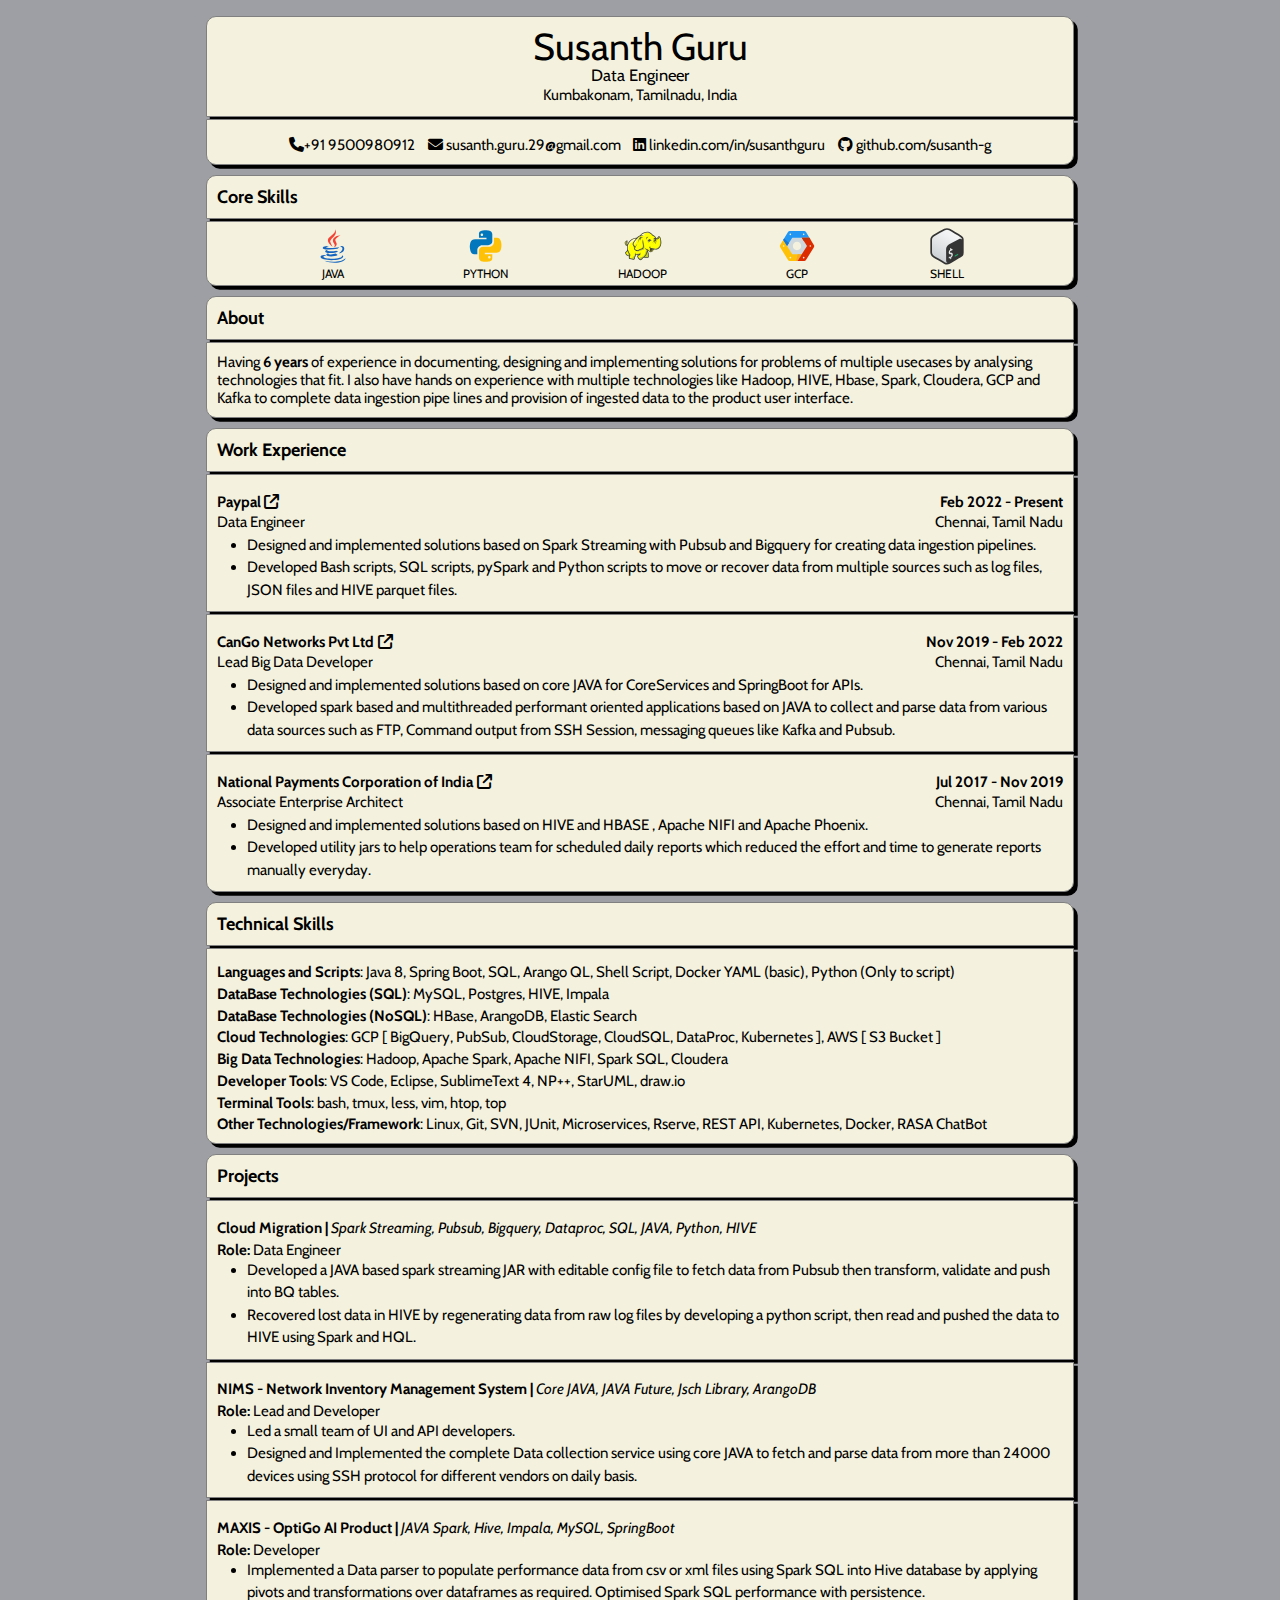
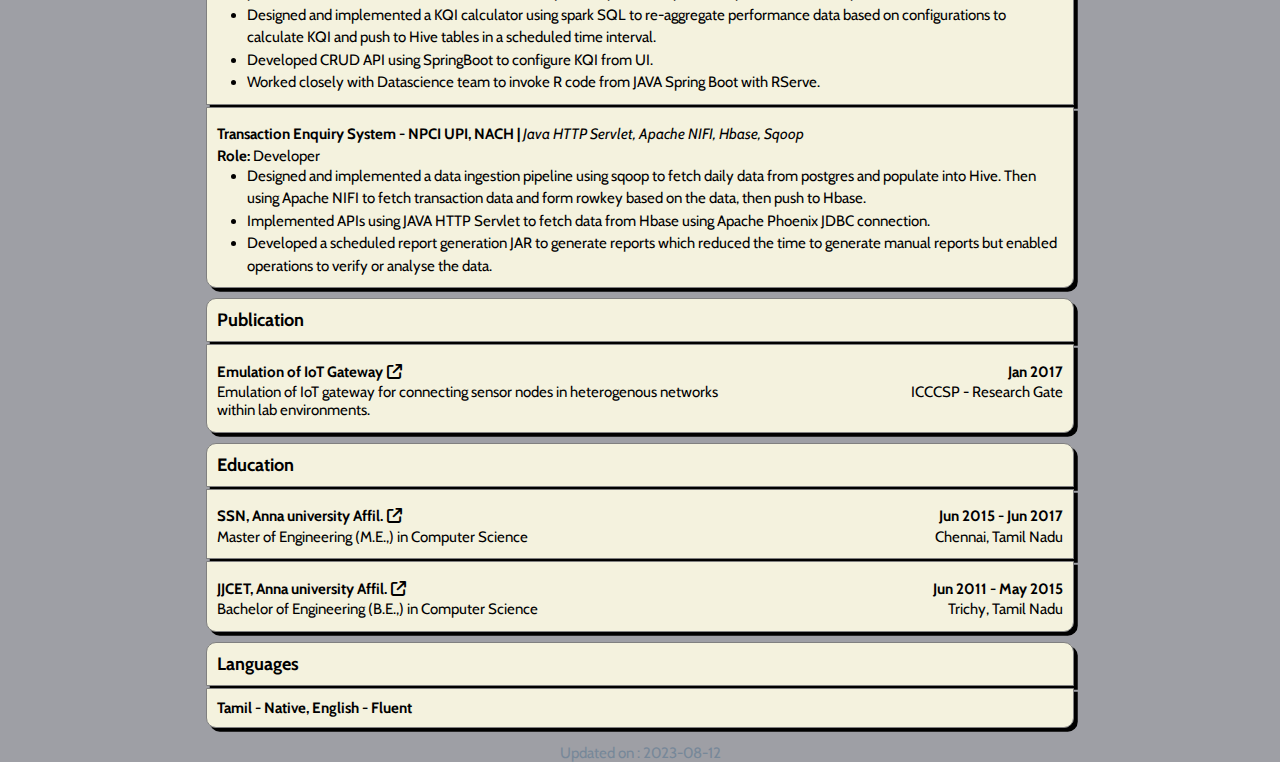
==== commit 120ae347: "logos added" ====
--- a/resume/index.html
+++ b/resume/index.html
@@ -12,6 +12,7 @@
     <link rel="stylesheet" type="text/css" target="_blank" href="resume.css">
     <link rel="stylesheet" media="print" href="print.css" />
     <link rel="stylesheet" href="roller.css">
+    <link rel="stylesheet" href="logos.css">
 
 </head>
 
@@ -59,6 +60,38 @@
                         </span></div>
                 </div>
             </div>
+        </section>
+
+        <section>
+
+            <div class="subsection">
+                <h2>Core Skills</h2>
+            </div>
+            <div id="logos" class="subsection">
+                <div class="logo">
+                    <div class="icon icons8-java"></div>
+                    <div class="language">JAVA</div>
+                </div>
+                <div class="logo">
+                    <div class="icon icons8-python"></div>
+                    <div class="language">PYTHON</div>
+                </div>
+                <div class="logo">
+                    <div class="icon icons8-hadoop"></div>
+                    <div class="language">HADOOP</div>
+                </div>
+                <div class="logo">
+                    <div class="icon icons8-gcp"></div>
+                    <div class="language">GCP</div>
+                </div>
+
+                <div class="logo">
+                    <div class="icon icons8-bash"></div>
+                    <div class="language">SHELL</div>
+                </div>
+            </div>
+
+
         </section>
         <!--   <table id="infotab">
             <tr>
--- a/resume/resume.css
+++ b/resume/resume.css
@@ -3,11 +3,17 @@
 :root {
   --bgcolor: #233142;
   --textcolor: #ececec;
+  --bgcolor: #9a3b3b;
+  --textcolor: #380000;
+  --sectioncolor: #FFF6DC;
+  --sectioncolor2: #f2ecbe;
+
   --bgcolor: #9E9FA5;
   --textcolor: black;
-  --sectioncolor: #FFF6DC;
-  --sectioncolor2:#F4F2DE;
-}
+  --sectioncolor: #F4F2DE;
+  --sectioncolor2: #F4F2DE;
+}
+
 
 html {
   padding: 0;
@@ -39,25 +45,25 @@
 
 section {
   display: flex;
-  gap: 0.2rem;
+  gap: 0.1rem;
   border-radius: 0.5rem;
   flex-direction: column;
-  margin-bottom: 1rem;
-  /* border: 1px dashed grey;   */
-
-}
-
+  margin-bottom: 0.5rem;
+  /* border: 1px solid grey;   */
+}
+
+section:last-child {
+  margin-bottom: 0;
+}
 .subsection:active {
-  box-shadow: 0px 0px 0px black;
 }
 
 .subsection {
-  transition: all 0.3s ease-out;
+  transition: all 0.1s ease-out;
   padding: 0.5rem;
   background-color: var(--sectioncolor);
   box-shadow: 3px 3px 0px black;
   border: 1px solid grey;
-
 }
 .subsection:first-child {
   background-color: var(--sectioncolor2);
@@ -406,8 +412,10 @@
 }
 
 footer {
-  float: right;
-  text-align: end;
+  display: flex;
+  justify-content: center;
+
+  text-align: center;
   color: #778899;
   display: flex;
 }
--- a/resume/print.css
+++ b/resume/print.css
@@ -3,6 +3,8 @@
   :root {
     --bgcolor: white;
     --textcolor: black;
+    --sectioncolor:white;
+    --sectioncolor2:white;
   }
   header,
   footer,
@@ -13,8 +15,9 @@
     display: none;
   }
 
-.subsection,
-  .resumebody {
+
+
+.subsection {
     all: unset;
   }
 
@@ -22,8 +25,13 @@
     margin: 0 0 10px 0;
   }
 
-  .resumebody {
-    margin: 0;
+  body {
+    border: 1px solid grey;
+    border-radius: 1rem;
+  }
+
+  #logos{
+    border-bottom: 1px solid grey;
   }
 
   html {
--- a/resume/logos.css
+++ b/resume/logos.css
@@ -0,0 +1,70 @@
+
+
+#logos {
+  display: flex;
+  flex-direction: row;
+  flex-wrap: wrap;
+  /* gap: 0.3rem; */
+  padding: 0;
+  justify-content: space-evenly;
+}
+.icon {
+  max-width: 32px;
+  max-height: 32px;
+}
+.logo {
+  padding: 0.2rem;
+  text-align: center;
+  display: flex;
+  align-items: center;
+  flex-direction: column;
+  justify-content: center;
+}
+.language {
+    font-size: 0.6rem;
+  display: block;
+  text-align: center;
+}
+
+.icons8-java {
+  display: inline-block;
+  width: 48px;
+  height: 48px;
+  background: url("[data-uri]")
+    50% 50% no-repeat;
+  background-size: 100%;
+}
+
+.icons8-python {
+  display: inline-block;
+  width: 48px;
+  height: 48px;
+  background: url("[data-uri]")
+    50% 50% no-repeat;
+  background-size: 100%;
+}
+.icons8-gcp {
+  display: inline-block;
+  width: 48px;
+  height: 48px;
+  background: url("[data-uri]")
+    50% 50% no-repeat;
+  background-size: 100%;
+}
+
+.icons8-hadoop {
+  display: inline-block;
+  width: 48px;
+  height: 48px;
+  background: url("[data-uri]")
+    50% 50% no-repeat;
+  background-size: 100%;
+}
+
+
+.icons8-bash { 
+    display: inline-block;
+    width: 48px;
+    height: 48px;
+    background: url('[data-uri]') 50% 50% no-repeat;
+    background-size: 100%; }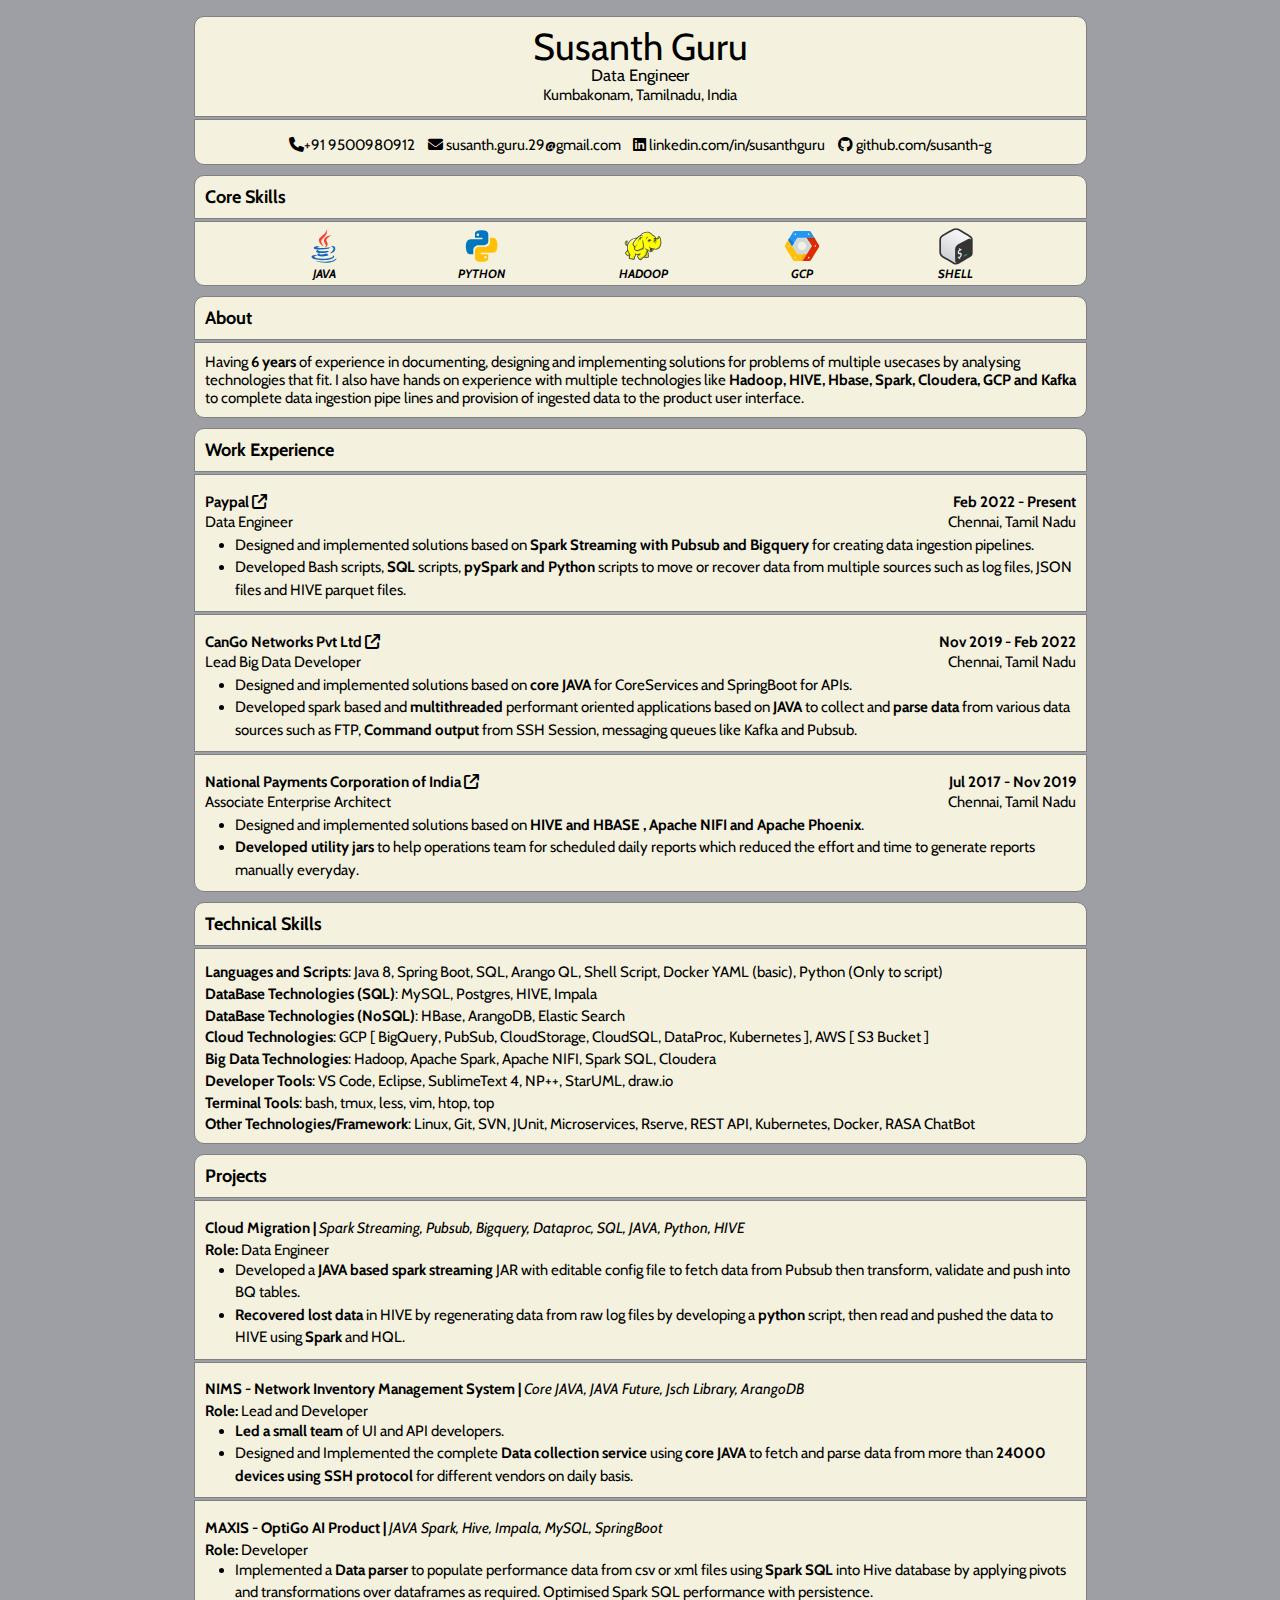
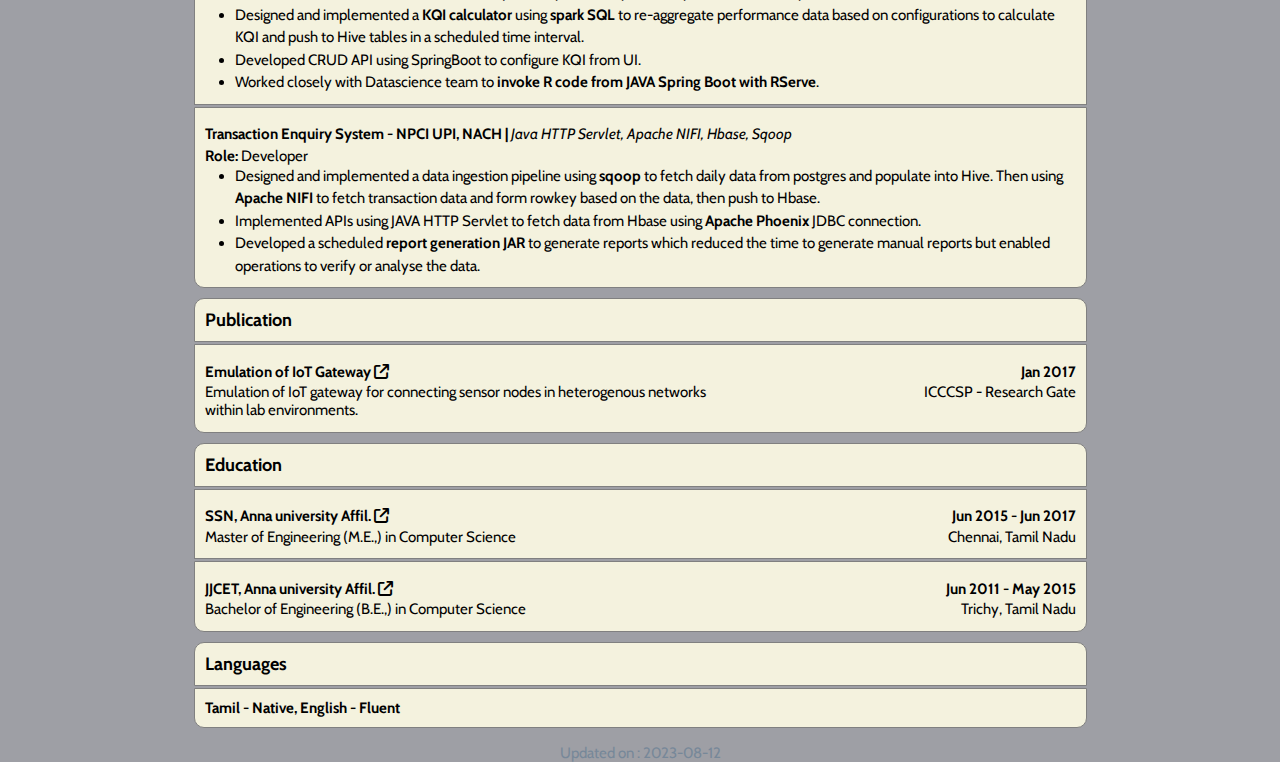
==== commit 93a443c3: "lifting and pressing animation added" ====
--- a/resume/index.html
+++ b/resume/index.html
@@ -62,7 +62,7 @@
             </div>
         </section>
 
-        <section>
+        <section id="logosection">
 
             <div class="subsection">
                 <h2>Core Skills</h2>
@@ -132,17 +132,17 @@
             <a target="_blank" href="https://github.com/susanth-g">github/susanth-g</a>
         </span>
     </span> -->
-        <section>
+        <section id="aboutsection">
             <div class="subsection">
 
                 <h2>About</h2>
             </div>
-            <div class="subsection">
+            <div id="aboutcontent" class="subsection">
 
                 <p> Having <b>6 years</b> of experience in documenting, designing and implementing solutions for
                     problems of
                     multiple usecases by analysing technologies that fit. I also have hands on experience with multiple
-                    technologies like Hadoop, HIVE, Hbase, Spark, Cloudera, GCP and Kafka to complete data ingestion
+                    technologies like <b>Hadoop, HIVE, Hbase, Spark, Cloudera, GCP and Kafka</b> to complete data ingestion
                     pipe
                     lines
                     and provision of ingested data to the product user interface. </p>
@@ -167,11 +167,11 @@
                     <rolelocation>Chennai, Tamil Nadu</rolelocation>
                 </div>
                 <ul>
-                    <li>Designed and implemented solutions based on Spark Streaming with Pubsub and Bigquery for
+                    <li>Designed and implemented solutions based on <b>Spark Streaming with Pubsub and Bigquery</b> for
                         creating
                         data
                         ingestion pipelines.</li>
-                    <li>Developed Bash scripts, SQL scripts, pySpark and Python scripts to move or recover data from
+                    <li>Developed Bash scripts, <b>SQL</b> scripts, <b>pySpark and Python</b> scripts to move or recover data from
                         multiple
                         sources such as log files, JSON files and HIVE parquet files.</li>
                 </ul>
@@ -192,12 +192,12 @@
                 </div>
                 <ul>
                     <li>
-                        Designed and implemented solutions based on core JAVA for CoreServices and SpringBoot for APIs.
-                    </li>
-                    <li>Developed spark based and multithreaded performant oriented applications based on JAVA to
+                        Designed and implemented solutions based on <b>core JAVA</b> for CoreServices and SpringBoot for APIs.
+                    </li>
+                    <li>Developed spark based and <b>multithreaded</b> performant oriented applications based on <b>JAVA</b> to
                         collect
                         and
-                        parse data from various data sources such as FTP, Command output from SSH Session, messaging
+                        <b>parse data</b> from various data sources such as FTP, <b>Command output</b> from SSH Session, messaging
                         queues
                         like
                         Kafka and Pubsub.</li>
@@ -222,9 +222,9 @@
                     <rolelocation>Chennai, Tamil Nadu</rolelocation>
                 </div>
                 <ul>
-                    <li>Designed and implemented solutions based on HIVE and HBASE , Apache NIFI and Apache Phoenix.
-                    </li>
-                    <li>Developed utility jars to help operations team for scheduled daily reports which reduced the
+                    <li>Designed and implemented solutions based on <b>HIVE and HBASE , Apache NIFI and Apache Phoenix</b>.
+                    </li>
+                    <li><b>Developed utility jars</b> to help operations team for scheduled daily reports which reduced the
                         effort
                         and
                         time to generate reports manually everyday.</li>
@@ -275,16 +275,16 @@
                 </p>
                 <ul>
                     <li>
-                        Developed a JAVA based spark streaming JAR with editable config file to fetch data from Pubsub
+                        Developed a <b>JAVA based spark streaming</b> JAR with editable config file to fetch data from Pubsub
                         then
                         transform, validate and push into BQ tables.
                     </li>
                     <li>
-                        Recovered lost data in HIVE by regenerating data from raw log files by developing a python
+                        <b>Recovered lost data</b> in HIVE by regenerating data from raw log files by developing a <b>python</b>
                         script,
                         then
                         read
-                        and pushed the data to HIVE using Spark and HQL.
+                        and pushed the data to HIVE using <b>Spark</b> and HQL.
                     </li>
                 </ul>
             </div>
@@ -298,10 +298,10 @@
                     <rolename>Lead and Developer</rolename>
                 </p>
                 <ul>
-                    <li>Led a small team of UI and API developers.</li>
-                    <li>Designed and Implemented the complete Data collection service using core JAVA to fetch and parse
+                    <li><b>Led a small team</b> of UI and API developers.</li>
+                    <li>Designed and Implemented the complete <b>Data collection service</b> using <b>core JAVA</b> to fetch and parse
                         data
-                        from more than 24000 devices using SSH protocol for different vendors on daily basis.</li>
+                        from more than <b>24000 devices using SSH protocol</b> for different vendors on daily basis.</li>
                 </ul>
 
             </div>
@@ -313,16 +313,16 @@
                     <rolename>Developer</rolename>
                 </p>
                 <ul>
-                    <li> Implemented a Data parser to populate performance data from csv or xml files using Spark SQL
+                    <li> Implemented a <b>Data parser</b> to populate performance data from csv or xml files using <b>Spark SQL</b>
                         into
                         Hive
                         database by applying pivots and transformations over dataframes as required. Optimised Spark SQL
                         performance with persistence.</li>
-                    <li> Designed and implemented a KQI calculator using spark SQL to re-aggregate performance data
+                    <li> Designed and implemented a <b>KQI calculator</b> using <b>spark SQL</b> to re-aggregate performance data
                         based on
                         configurations to calculate KQI and push to Hive tables in a scheduled time interval.</li>
                     <li> Developed CRUD API using SpringBoot to configure KQI from UI.</li>
-                    <li> Worked closely with Datascience team to invoke R code from JAVA Spring Boot with RServe.</li>
+                    <li> Worked closely with Datascience team to <b>invoke R code from JAVA Spring Boot with RServe</b>.</li>
                 </ul>
             </div>
             <div class="subsection">
@@ -336,17 +336,17 @@
                     <rolename></rolename> Developer
                 </p>
                 <ul>
-                    <li>Designed and implemented a data ingestion pipeline using sqoop to fetch daily data from postgres
+                    <li>Designed and implemented a data ingestion pipeline using <b>sqoop</b> to fetch daily data from postgres
                         and
-                        populate into Hive. Then using Apache NIFI to fetch transaction data and form rowkey based on
+                        populate into Hive. Then using <b>Apache NIFI</b> to fetch transaction data and form rowkey based on
                         the
                         data,
                         then push to Hbase.
                     </li>
-                    <li>Implemented APIs using JAVA HTTP Servlet to fetch data from Hbase using Apache Phoenix JDBC
+                    <li>Implemented APIs using JAVA HTTP Servlet to fetch data from Hbase using <b>Apache Phoenix</b> JDBC
                         connection.
                     </li>
-                    <li>Developed a scheduled report generation JAR to generate reports which reduced the time to
+                    <li>Developed a scheduled <b>report generation JAR</b> to generate reports which reduced the time to
                         generate
                         manual reports but enabled operations to verify or analyse the data.</li>
                 </ul>
--- a/resume/resume.css
+++ b/resume/resume.css
@@ -5,15 +5,14 @@
   --textcolor: #ececec;
   --bgcolor: #9a3b3b;
   --textcolor: #380000;
-  --sectioncolor: #FFF6DC;
+  --sectioncolor: #fff6dc;
   --sectioncolor2: #f2ecbe;
 
-  --bgcolor: #9E9FA5;
+  --bgcolor: #9e9fa5;
   --textcolor: black;
-  --sectioncolor: #F4F2DE;
-  --sectioncolor2: #F4F2DE;
-}
-
+  --sectioncolor: #f4f2de;
+  --sectioncolor2: #f4f2de;
+}
 
 html {
   padding: 0;
@@ -25,7 +24,7 @@
 body {
   color: var(--textcolor);
   display: block;
-  max-width: 720px;
+  max-width: 740px;
   margin: 0 auto;
   padding: 0;
   font-family: "Arial", sans-serif;
@@ -49,22 +48,37 @@
   border-radius: 0.5rem;
   flex-direction: column;
   margin-bottom: 0.5rem;
+
+  transition: all 0.2s ease-out;
   /* border: 1px solid grey;   */
+}
+@media only screen {
+  section:hover .subsection {
+    /* box-shadow: 3px 3px 0px black,4px 4px 0px black,5px 5px 0px black,6px 6px 0px black; */
+
+    box-shadow: 0px 5px 5px 3px rgba(0, 0, 0, 0.5);
+    transform: translateY(-3px);
+  }
+
+ section:hover .subsection:active {
+    box-shadow: 0px 2px 2px 2px rgba(0, 0, 0, 0.5);
+    transform: translateY(-2px);
+  }
 }
 
 section:last-child {
   margin-bottom: 0;
-}
-.subsection:active {
 }
 
 .subsection {
   transition: all 0.1s ease-out;
   padding: 0.5rem;
   background-color: var(--sectioncolor);
-  box-shadow: 3px 3px 0px black;
+
   border: 1px solid grey;
-}
+  /* animation: shadows 4s infinite; */
+}
+
 .subsection:first-child {
   background-color: var(--sectioncolor2);
   border-radius: 0.5rem 0.5rem 0 0;
@@ -72,6 +86,16 @@
 
 .subsection:last-child {
   border-radius: 0 0 0.5rem 0.5rem;
+}
+
+@keyframes shadows {
+  0%,
+  100% {
+    box-shadow: 0px 0px 0px black;
+  }
+  50% {
+    box-shadow: 3px 3px 0px black;
+  }
 }
 
 .name {
--- a/resume/print.css
+++ b/resume/print.css
@@ -11,7 +11,7 @@
   aside,
   nav,
   form,
-  iframe {
+  iframe,#logosection {
     display: none;
   }
 
@@ -21,25 +21,25 @@
     all: unset;
   }
 
+  .resumebody,section{
+    margin: 0;
+  }
   section{
+    padding: 0;
     margin: 0 0 10px 0;
   }
-
+/* 
   body {
     border: 1px solid grey;
     border-radius: 1rem;
-  }
-
-  #logos{
-    border-bottom: 1px solid grey;
-  }
+  } */
 
   html {
     zoom: 100%;
   }
 
   body {
-    max-width: 720px;
+    max-width: 740px;
     font-family: "Arial", sans-serif;
   }
   h2 {
--- a/resume/logos.css
+++ b/resume/logos.css
@@ -1,4 +1,11 @@
-
+@keyframes floating {
+  0%,
+  100% {
+  }
+  50% {
+    scale: 1.05;
+  }
+}
 
 #logos {
   display: flex;
@@ -20,10 +27,15 @@
   flex-direction: column;
   justify-content: center;
 }
+.icon{
+    animation: floating 3s infinite;
+}
 .language {
-    font-size: 0.6rem;
+  font-size: 0.6rem;
   display: block;
   text-align: center;
+  font-style: italic;
+  font-weight: bold;
 }
 
 .icons8-java {
@@ -61,10 +73,11 @@
   background-size: 100%;
 }
 
-
-.icons8-bash { 
-    display: inline-block;
-    width: 48px;
-    height: 48px;
-    background: url('[data-uri]') 50% 50% no-repeat;
-    background-size: 100%; }+.icons8-bash {
+  display: inline-block;
+  width: 48px;
+  height: 48px;
+  background: url("[data-uri]")
+    50% 50% no-repeat;
+  background-size: 100%;
+}
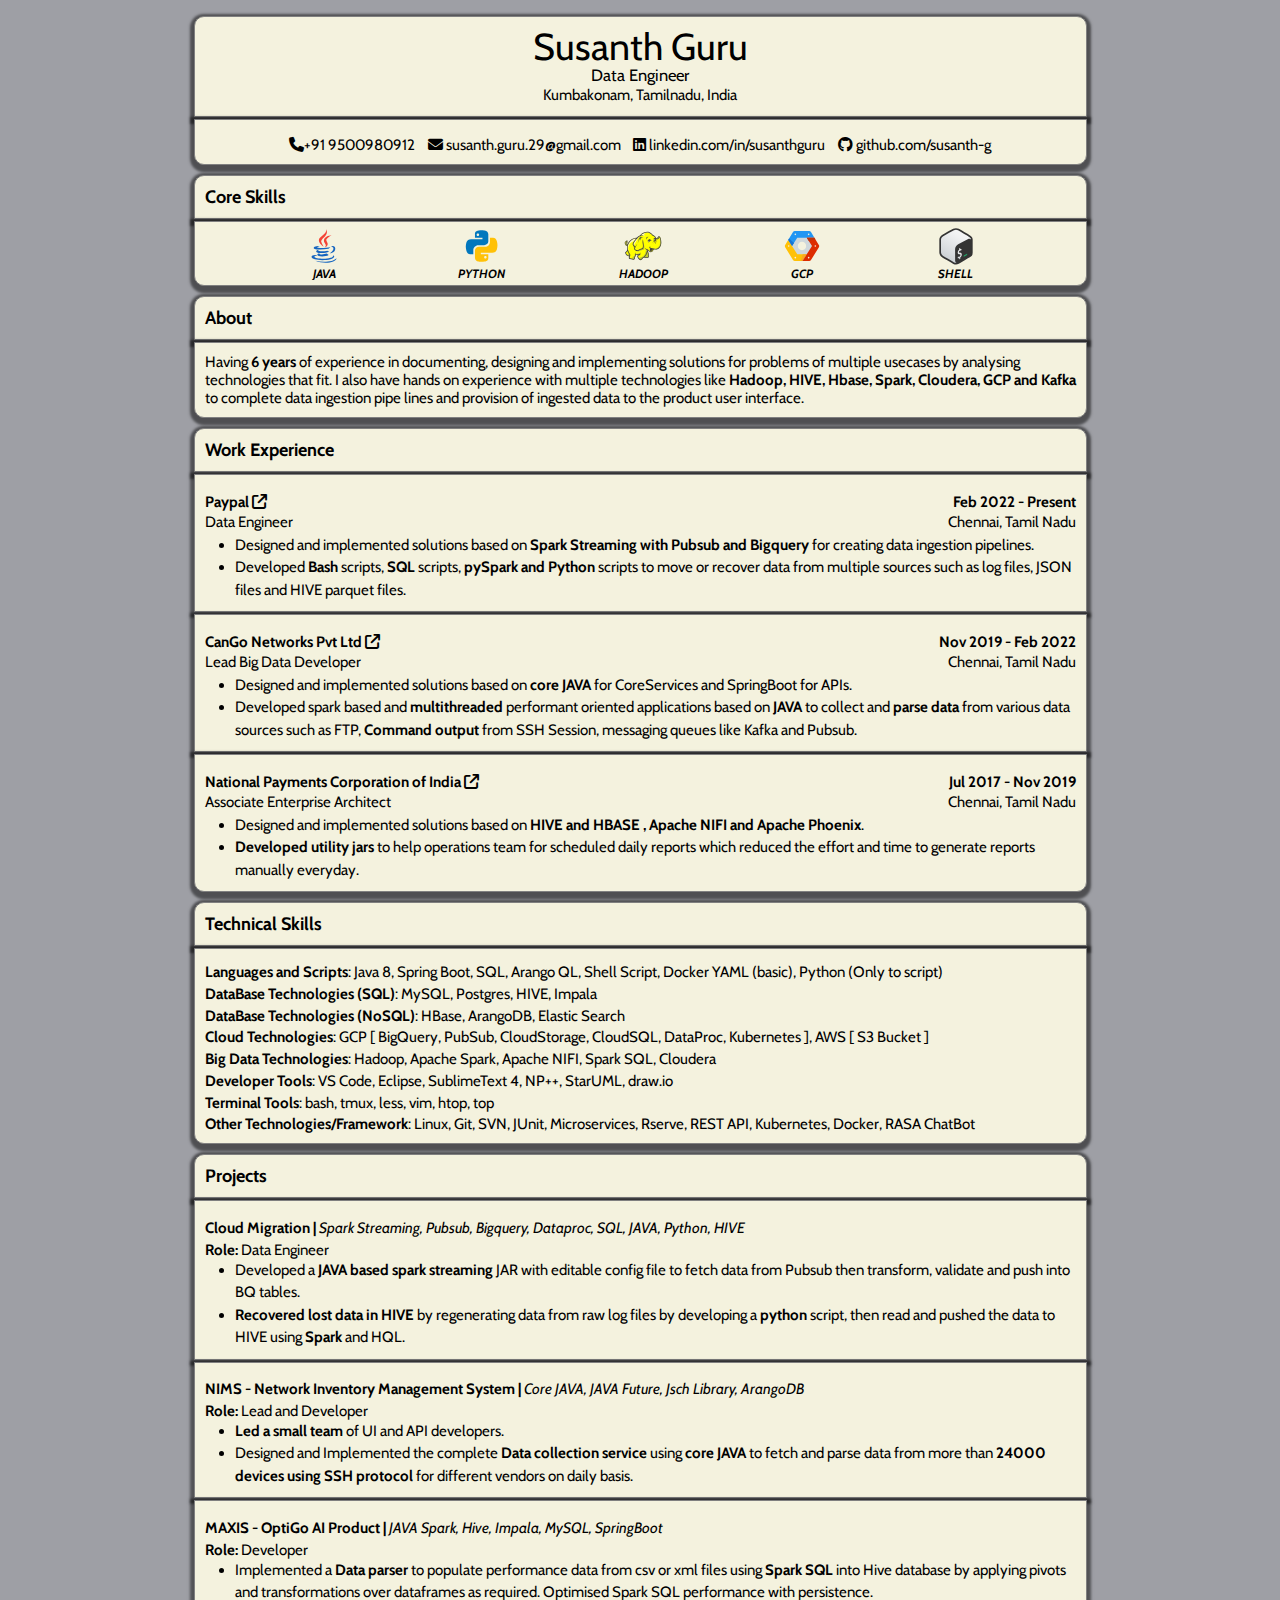
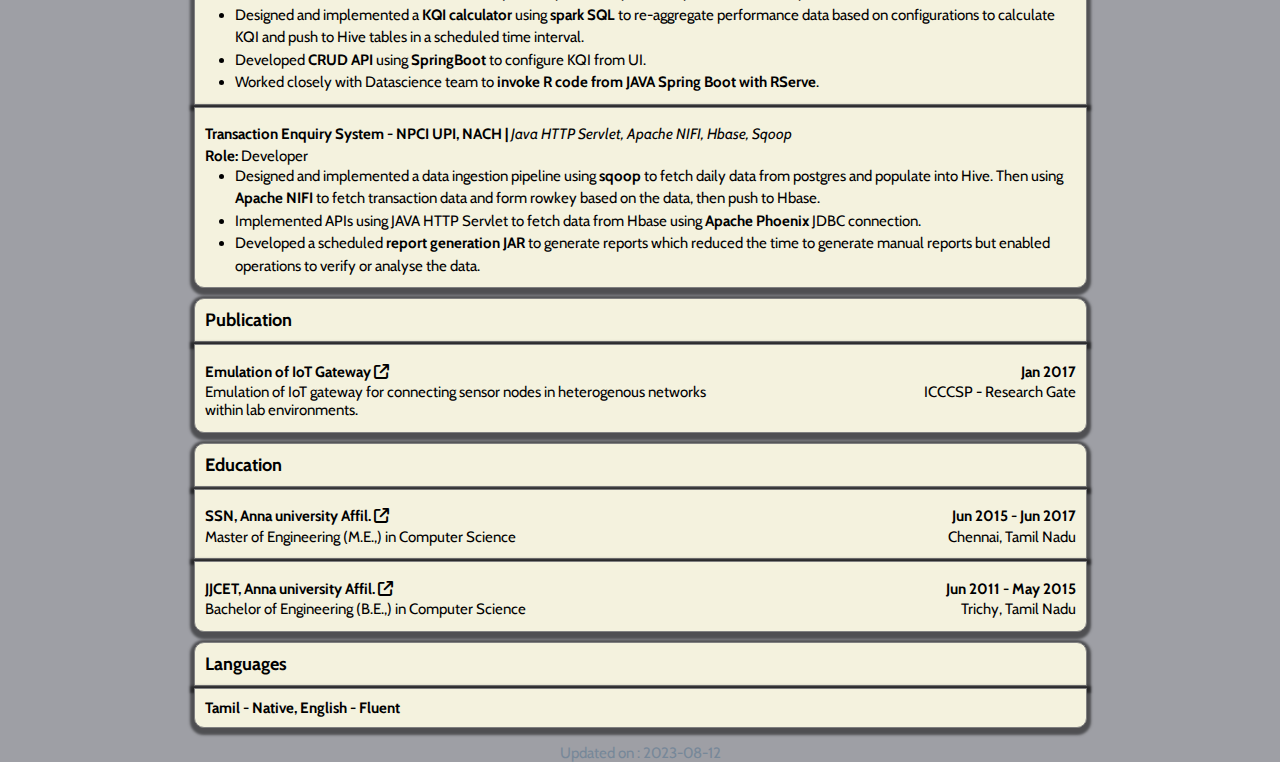
==== commit b53d26e1: "added few more bolds" ====
--- a/resume/index.html
+++ b/resume/index.html
@@ -171,7 +171,7 @@
                         creating
                         data
                         ingestion pipelines.</li>
-                    <li>Developed Bash scripts, <b>SQL</b> scripts, <b>pySpark and Python</b> scripts to move or recover data from
+                    <li>Developed <b>Bash</b> scripts, <b>SQL</b> scripts, <b>pySpark and Python</b> scripts to move or recover data from
                         multiple
                         sources such as log files, JSON files and HIVE parquet files.</li>
                 </ul>
@@ -280,7 +280,7 @@
                         transform, validate and push into BQ tables.
                     </li>
                     <li>
-                        <b>Recovered lost data</b> in HIVE by regenerating data from raw log files by developing a <b>python</b>
+                        <b>Recovered lost data in HIVE</b> by regenerating data from raw log files by developing a <b>python</b>
                         script,
                         then
                         read
@@ -321,7 +321,7 @@
                     <li> Designed and implemented a <b>KQI calculator</b> using <b>spark SQL</b> to re-aggregate performance data
                         based on
                         configurations to calculate KQI and push to Hive tables in a scheduled time interval.</li>
-                    <li> Developed CRUD API using SpringBoot to configure KQI from UI.</li>
+                    <li> Developed <b>CRUD API</b> using <b>SpringBoot</b> to configure KQI from UI.</li>
                     <li> Worked closely with Datascience team to <b>invoke R code from JAVA Spring Boot with RServe</b>.</li>
                 </ul>
             </div>
--- a/resume/resume.css
+++ b/resume/resume.css
@@ -53,6 +53,9 @@
   /* border: 1px solid grey;   */
 }
 @media only screen {
+  .subsection{
+    box-shadow: 0px 2px 2px 3px rgba(0, 0, 0, 0.5);    
+  }
   section:hover .subsection {
     /* box-shadow: 3px 3px 0px black,4px 4px 0px black,5px 5px 0px black,6px 6px 0px black; */
 
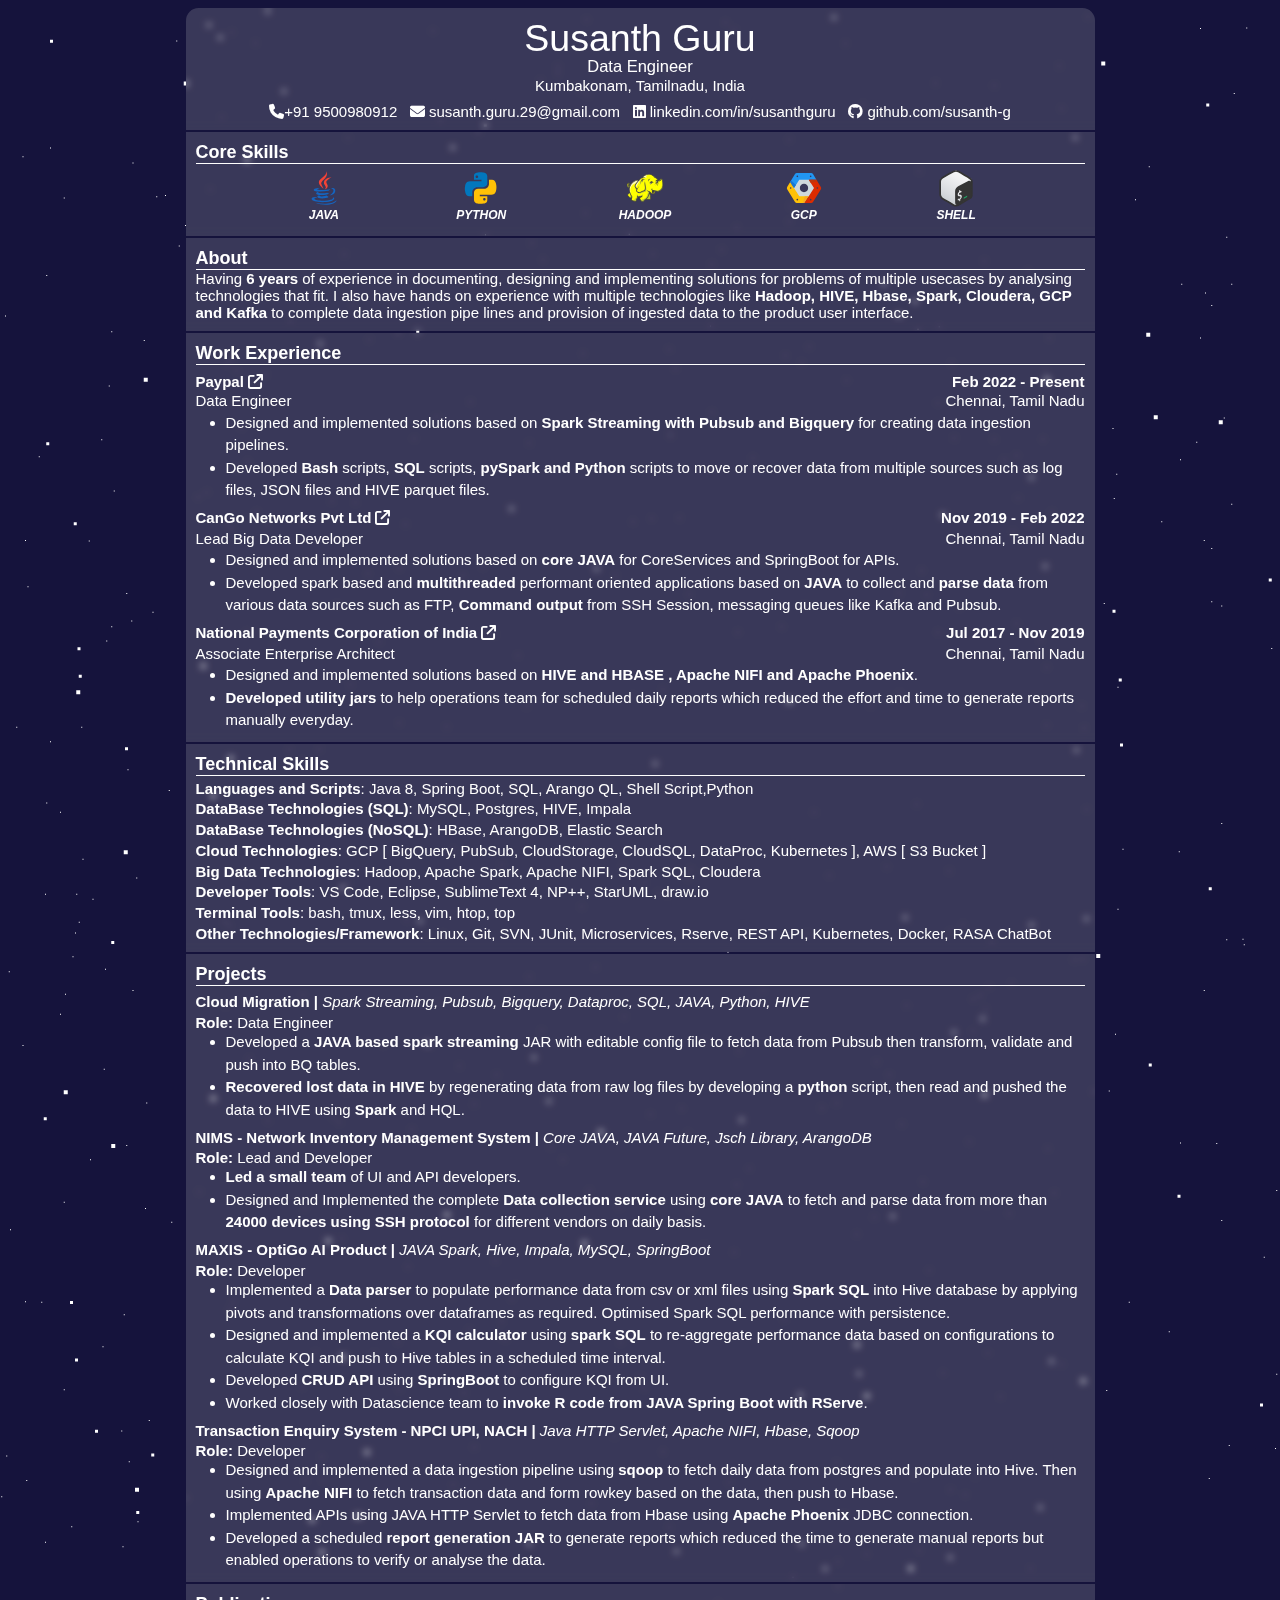
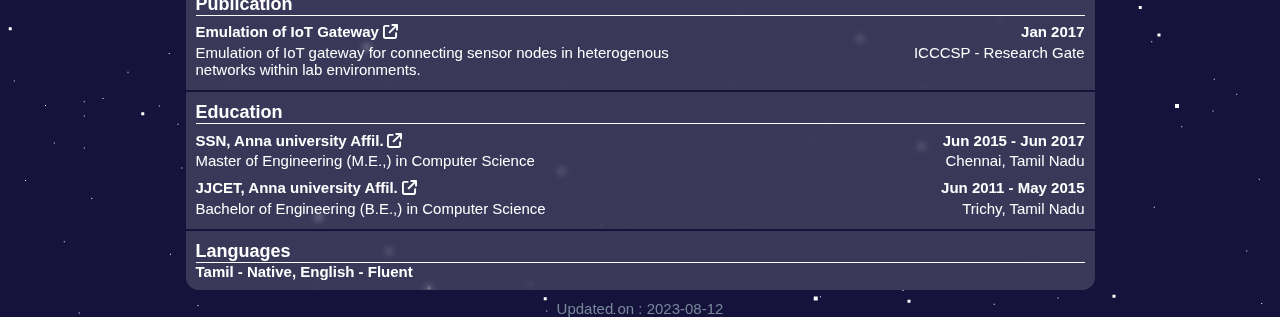
==== commit 13fe6d58: "Glass effect and stars added" ====
--- a/resume/index.html
+++ b/resume/index.html
@@ -13,57 +13,42 @@
     <link rel="stylesheet" media="print" href="print.css" />
     <link rel="stylesheet" href="roller.css">
     <link rel="stylesheet" href="logos.css">
-
+    <link rel="stylesheet" href="stars.css">
 </head>
 
 <body>
+    <div class="bg-animation" style="z-index: -1;">
+        <div id="stars"></div>
+        <div id="stars2"></div>
+        <div id="stars3"></div>
+        <div id="stars4"></div>
+    </div>
     <div class="bg"></div>
-
-    <div class="resumebody">
-        <!-- ---
-title: SUSANTH GURU
---- -->
-        <section>
-            <div class="subsection">
-                <div class="name roller">
-                    <span id="rolltext">
-                        Susanth Guru<br />
-                        Hello<br />
-                        வணக்கம்<br />
-                        नमस्ते<br />
-
-                </div>
-                <p>
-                    <!-- <span class="name">Susanth Guru</span> -->
-                    <span class="designation">Data Engineer</span>
-                    <span class="homelocation">Kumbakonam, Tamilnadu, India</span>
-                </p>
+    <div class="resumebody"> <!-- --- title: SUSANTH GURU --- -->
+        <section>
+            <div class="subsection">
+                <div class="name roller"> <span id="rolltext"> Susanth Guru<br /> Hello<br /> வணக்கம்<br /> नमस्ते<br />
+                </div>
+                <p> <!-- <span class="name">Susanth Guru</span> --> <span class="designation">Data Engineer</span> <span
+                        class="homelocation">Kumbakonam, Tamilnadu, India</span> </p>
             </div>
             <div class="subsection">
                 <div class="outer">
-                    <div class="inner"><span class="hover-ua">
-                            <i class="fa-solid fa-phone"></i>+91 9500980912
-                        </span></div>
-                    <div class="inner"><span class="hover-ua">
-                            <i class="fa-solid fa-envelope"></i>
-                            <a target="_blank" href="mailto:susanth.guru.29@gmail.com">susanth.guru.29@gmail.com </a>
-                        </span></div>
-                    <div class="inner"><span class="hover-ua">
-                            <i class="fa-brands fa-linkedin"></i>
-                            <a class="hover-ua" target="_blank"
-                                href="https://www.linkedin.com/in/susanthguru/">linkedin.com/in/susanthguru </a>
-                        </span></div>
-                    <div class="inner"><span class="hover-ua">
-                            <i class="fa-brands fa-github"></i>
-                            <a class="hover-ua" target="_blank" href="https://github.com/susanth-g">github.com/susanth-g
-                            </a>
-                        </span></div>
-                </div>
-            </div>
-        </section>
-
+                    <div class="inner"><span class="hover-ua"> <i class="fa-solid fa-phone"></i>+91 9500980912 </span>
+                    </div>
+                    <div class="inner"><span class="hover-ua"> <i class="fa-solid fa-envelope"></i> <a target="_blank"
+                                href="mailto:susanth.guru.29@gmail.com">susanth.guru.29@gmail.com </a> </span></div>
+                    <div class="inner"><span class="hover-ua"> <i class="fa-brands fa-linkedin"></i> <a class="hover-ua"
+                                target="_blank"
+                                href="https://www.linkedin.com/in/susanthguru/">linkedin.com/in/susanthguru </a> </span>
+                    </div>
+                    <div class="inner"><span class="hover-ua"> <i class="fa-brands fa-github"></i> <a class="hover-ua"
+                                target="_blank" href="https://github.com/susanth-g">github.com/susanth-g </a> </span>
+                    </div>
+                </div>
+            </div>
+        </section>
         <section id="logosection">
-
             <div class="subsection">
                 <h2>Core Skills</h2>
             </div>
@@ -84,73 +69,28 @@
                     <div class="icon icons8-gcp"></div>
                     <div class="language">GCP</div>
                 </div>
-
                 <div class="logo">
                     <div class="icon icons8-bash"></div>
                     <div class="language">SHELL</div>
                 </div>
             </div>
-
-
-        </section>
-        <!--   <table id="infotab">
-            <tr>
-                <td> <span class="hover-ua">
-                        <i class="fa-solid fa-phone"></i>+91 9500980912
-                    </span></td>
-                <td><span class="hover-ua">
-                        <i class="fa-solid fa-envelope"></i>
-                        <a target="_blank" href="mailto:susanth.guru.29@gmail.com">susanth.guru.29@gmail.com </a>
-                    </span></td>
-                <td> <span class="hover-ua">
-                        <i class="fa-brands fa-linkedin"></i>
-                        <a class="hover-ua" target="_blank"
-                            href="https://www.linkedin.com/in/susanth-guru-052085175/">linkedin.com/in/susanthguru </a>
-                    </span></td>
-                <td><span class="hover-ua">
-                        <i class="fa-brands fa-github"></i>
-                        <a class="hover-ua" target="_blank" href="https://github.com/susanth-g">github.com/susanth-g
-                        </a>
-                    </span></td>
-            </tr>
-        </table>
- -->
-        <!-- <span class="info">
-        <span>
-            <i class="fa-solid fa-phone"></i>+91 9500980912 
-        </span>
-        <span>
-            <i class="fa-solid fa-envelope"></i>
-            <a target="_blank" href="mailto:susanth.guru.29@gmail.com">susanth.guru.29@gmail.com </a>
-        </span>
-        <span>
-            <i class="fa-brands fa-linkedin"></i>
-            <a target="_blank" href="https://www.linkedin.com/in/susanth-guru-052085175/">linkedin.com/in/susanthguru </a>
-        </span>
-        <span>
-            <i class="fa-brands fa-github"></i>
-            <a target="_blank" href="https://github.com/susanth-g">github/susanth-g</a>
-        </span>
-    </span> -->
+        </section>
+        <!--   <table id="infotab"> <tr> <td> <span class="hover-ua"> <i class="fa-solid fa-phone"></i>+91 9500980912 </span></td> <td><span class="hover-ua"> <i class="fa-solid fa-envelope"></i> <a target="_blank" href="mailto:susanth.guru.29@gmail.com">susanth.guru.29@gmail.com </a> </span></td> <td> <span class="hover-ua"> <i class="fa-brands fa-linkedin"></i> <a class="hover-ua" target="_blank" href="https://www.linkedin.com/in/susanth-guru-052085175/">linkedin.com/in/susanthguru </a> </span></td> <td><span class="hover-ua"> <i class="fa-brands fa-github"></i> <a class="hover-ua" target="_blank" href="https://github.com/susanth-g">github.com/susanth-g </a> </span></td> </tr> </table> -->
+        <!-- <span class="info"> <span> <i class="fa-solid fa-phone"></i>+91 9500980912 </span> <span> <i class="fa-solid fa-envelope"></i> <a target="_blank" href="mailto:susanth.guru.29@gmail.com">susanth.guru.29@gmail.com </a> </span> <span> <i class="fa-brands fa-linkedin"></i> <a target="_blank" href="https://www.linkedin.com/in/susanth-guru-052085175/">linkedin.com/in/susanthguru </a> </span> <span> <i class="fa-brands fa-github"></i> <a target="_blank" href="https://github.com/susanth-g">github/susanth-g</a> </span> </span> -->
         <section id="aboutsection">
             <div class="subsection">
-
                 <h2>About</h2>
             </div>
             <div id="aboutcontent" class="subsection">
-
                 <p> Having <b>6 years</b> of experience in documenting, designing and implementing solutions for
-                    problems of
-                    multiple usecases by analysing technologies that fit. I also have hands on experience with multiple
-                    technologies like <b>Hadoop, HIVE, Hbase, Spark, Cloudera, GCP and Kafka</b> to complete data ingestion
-                    pipe
-                    lines
-                    and provision of ingested data to the product user interface. </p>
-            </div>
-        </section>
-        <section>
-            <div class="subsection">
-
+                    problems of multiple usecases by analysing technologies that fit. I also have hands on experience
+                    with multiple technologies like <b>Hadoop, HIVE, Hbase, Spark, Cloudera, GCP and Kafka</b> to
+                    complete data ingestion pipe lines and provision of ingested data to the product user interface.
+                </p>
+            </div>
+        </section>
+        <section>
+            <div class="subsection">
                 <h2>Work Experience</h2>
             </div>
             <div class="subsection">
@@ -159,31 +99,22 @@
                     </div>
                     <div class="period">Feb 2022 - Present</div>
                 </div>
-                <!-- <h3> <span><a class="hover-ua" target="_blank" href="https://www.paypal.com">Paypal<i
-                        class="fa fa-external-link"></i></a><time>Feb 2022 - Present</time> </span>
-        </h3> -->
+                <!-- <h3> <span><a class="hover-ua" target="_blank" href="https://www.paypal.com">Paypal<i class="fa fa-external-link"></i></a><time>Feb 2022 - Present</time> </span> </h3> -->
                 <div class="companyperiod normal">
                     <role>Data Engineer</role>
                     <rolelocation>Chennai, Tamil Nadu</rolelocation>
                 </div>
                 <ul>
                     <li>Designed and implemented solutions based on <b>Spark Streaming with Pubsub and Bigquery</b> for
-                        creating
-                        data
-                        ingestion pipelines.</li>
-                    <li>Developed <b>Bash</b> scripts, <b>SQL</b> scripts, <b>pySpark and Python</b> scripts to move or recover data from
-                        multiple
-                        sources such as log files, JSON files and HIVE parquet files.</li>
-                </ul>
-            </div>
-            <div class="subsection">
-
-
+                        creating data ingestion pipelines.</li>
+                    <li>Developed <b>Bash</b> scripts, <b>SQL</b> scripts, <b>pySpark and Python</b> scripts to move or
+                        recover data from multiple sources such as log files, JSON files and HIVE parquet files.</li>
+                </ul>
+            </div>
+            <div class="subsection">
                 <div class="companyperiod">
                     <div class="company"><a class="hover-ua" target="_blank" href="https://cangonetworks.com">CanGo
-                            Networks
-                            Pvt
-                            Ltd</a></div>
+                            Networks Pvt Ltd</a></div>
                     <div class="period">Nov 2019 - Feb 2022</div>
                 </div>
                 <div class="companyperiod normal">
@@ -191,82 +122,56 @@
                     <rolelocation>Chennai, Tamil Nadu</rolelocation>
                 </div>
                 <ul>
-                    <li>
-                        Designed and implemented solutions based on <b>core JAVA</b> for CoreServices and SpringBoot for APIs.
-                    </li>
-                    <li>Developed spark based and <b>multithreaded</b> performant oriented applications based on <b>JAVA</b> to
-                        collect
-                        and
-                        <b>parse data</b> from various data sources such as FTP, <b>Command output</b> from SSH Session, messaging
-                        queues
-                        like
-                        Kafka and Pubsub.</li>
-                </ul>
-            </div>
-            <div class="subsection">
-
+                    <li> Designed and implemented solutions based on <b>core JAVA</b> for CoreServices and SpringBoot
+                        for APIs. </li>
+                    <li>Developed spark based and <b>multithreaded</b> performant oriented applications based on
+                        <b>JAVA</b> to collect and <b>parse data</b> from various data sources such as FTP, <b>Command
+                            output</b> from SSH Session, messaging queues like Kafka and Pubsub. </li>
+                </ul>
+            </div>
+            <div class="subsection">
                 <div class="companyperiod">
                     <div class="company"><a class="hover-ua" target="_blank" href="https://npci.org.in">National
-                            Payments
-                            Corporation of
-                            India</i></a></div>
+                            Payments Corporation of India</i></a></div>
                     <div class="period">Jul 2017 - Nov 2019</div>
                 </div>
-
-                <!-- <h3>
-            <span><a class="hover-ua" target="_blank" href="https://npci.org.in">National Payments Corporation of
-                    India<i class="fa fa-external-link"></i></a> <time>Jul 2017 - Nov 2019</time></span>
-        </h3> -->
+                <!-- <h3> <span><a class="hover-ua" target="_blank" href="https://npci.org.in">National Payments Corporation of India<i class="fa fa-external-link"></i></a> <time>Jul 2017 - Nov 2019</time></span> </h3> -->
                 <div class="companyperiod normal">
                     <role>Associate Enterprise Architect</role>
                     <rolelocation>Chennai, Tamil Nadu</rolelocation>
                 </div>
                 <ul>
-                    <li>Designed and implemented solutions based on <b>HIVE and HBASE , Apache NIFI and Apache Phoenix</b>.
-                    </li>
-                    <li><b>Developed utility jars</b> to help operations team for scheduled daily reports which reduced the
-                        effort
-                        and
-                        time to generate reports manually everyday.</li>
-                </ul>
-            </div>
-
-        </section>
-        <section>
-            <div class="subsection">
-
+                    <li>Designed and implemented solutions based on <b>HIVE and HBASE , Apache NIFI and Apache
+                            Phoenix</b>. </li>
+                    <li><b>Developed utility jars</b> to help operations team for scheduled daily reports which reduced
+                        the effort and time to generate reports manually everyday.</li>
+                </ul>
+            </div>
+        </section>
+        <section>
+            <div class="subsection">
                 <h2>Technical Skills</h2>
             </div>
             <div class="subsection">
-
                 <div class="technicalskills">
-                    <p><b>Languages and Scripts</b>: Java 8, Spring Boot, SQL, Arango QL, Shell Script, Docker YAML
-                        (basic),
-                        Python
-                        (Only to script) </p>
+                    <p><b>Languages and Scripts</b>: Java 8, Spring Boot, SQL, Arango QL, Shell Script,Python </p>
                     <p><b>DataBase Technologies (SQL)</b>: MySQL, Postgres, HIVE, Impala </p>
                     <p><b>DataBase Technologies (NoSQL)</b>: HBase, ArangoDB, Elastic Search </p>
                     <p><b>Cloud Technologies</b>: GCP [ BigQuery, PubSub, CloudStorage, CloudSQL, DataProc, Kubernetes
-                        ],
-                        AWS [
-                        S3 Bucket ] </p>
+                        ], AWS [ S3 Bucket ] </p>
                     <p><b>Big Data Technologies</b>: Hadoop, Apache Spark, Apache NIFI, Spark SQL, Cloudera </p>
                     <p><b>Developer Tools</b>: VS Code, Eclipse, SublimeText 4, NP++, StarUML, draw.io </p>
                     <p><b>Terminal Tools</b>: bash, tmux, less, vim, htop, top </p>
                     <p><b>Other Technologies/Framework</b>: Linux, Git, SVN, JUnit, Microservices, Rserve, REST API,
-                        Kubernetes,
-                        Docker, RASA ChatBot </p>
-                </div>
-            </div>
-
-        </section>
-        <section>
-            <div class="subsection">
-
+                        Kubernetes, Docker, RASA ChatBot </p>
+                </div>
+            </div>
+        </section>
+        <section>
+            <div class="subsection">
                 <h2>Projects</h2>
             </div>
             <div class="subsection">
-
                 <h3>Cloud Migration | <usedskills>Spark Streaming, Pubsub, Bigquery, Dataproc, SQL, JAVA, Python, HIVE
                     </usedskills>
                 </h3>
@@ -274,81 +179,59 @@
                     <rolename>Data Engineer</rolename>
                 </p>
                 <ul>
-                    <li>
-                        Developed a <b>JAVA based spark streaming</b> JAR with editable config file to fetch data from Pubsub
-                        then
-                        transform, validate and push into BQ tables.
+                    <li> Developed a <b>JAVA based spark streaming</b> JAR with editable config file to fetch data from
+                        Pubsub then transform, validate and push into BQ tables. </li>
+                    <li> <b>Recovered lost data in HIVE</b> by regenerating data from raw log files by developing a
+                        <b>python</b> script, then read and pushed the data to HIVE using <b>Spark</b> and HQL. </li>
+                </ul>
+            </div>
+            <div class="subsection">
+                <h3>NIMS - Network Inventory Management System | <usedskills>Core JAVA, JAVA Future, Jsch Library,
+                        ArangoDB </usedskills>
+                </h3>
+                <p class="role">
+                    <rolename>Lead and Developer</rolename>
+                </p>
+                <ul>
+                    <li><b>Led a small team</b> of UI and API developers.</li>
+                    <li>Designed and Implemented the complete <b>Data collection service</b> using <b>core JAVA</b> to
+                        fetch and parse data from more than <b>24000 devices using SSH protocol</b> for different
+                        vendors on daily basis. </li>
+                </ul>
+            </div>
+            <div class="subsection">
+                <h3>MAXIS - OptiGo AI Product | <usedskills>JAVA Spark, Hive, Impala, MySQL, SpringBoot</usedskills>
+                </h3>
+                <p class="role">
+                    <rolename>Developer</rolename>
+                </p>
+                <ul>
+                    <li> Implemented a <b>Data parser</b> to populate performance data from csv or xml files using
+                        <b>Spark SQL</b> into Hive database by applying pivots and transformations over dataframes as
+                        required. Optimised Spark SQL performance with persistence. </li>
+                    <li> Designed and implemented a <b>KQI calculator</b> using <b>spark SQL</b> to re-aggregate
+                        performance data based on configurations to calculate KQI and push to Hive tables in a scheduled
+                        time interval.</li>
+                    <li> Developed <b>CRUD API</b> using <b>SpringBoot</b> to configure KQI from UI.</li>
+                    <li> Worked closely with Datascience team to <b>invoke R code from JAVA Spring Boot with RServe</b>.
                     </li>
-                    <li>
-                        <b>Recovered lost data in HIVE</b> by regenerating data from raw log files by developing a <b>python</b>
-                        script,
-                        then
-                        read
-                        and pushed the data to HIVE using <b>Spark</b> and HQL.
-                    </li>
-                </ul>
-            </div>
-            <div class="subsection">
-
-                <h3>NIMS - Network Inventory Management System | <usedskills>Core JAVA, JAVA Future, Jsch Library,
-                        ArangoDB
-                    </usedskills>
-                </h3>
-                <p class="role">
-                    <rolename>Lead and Developer</rolename>
-                </p>
-                <ul>
-                    <li><b>Led a small team</b> of UI and API developers.</li>
-                    <li>Designed and Implemented the complete <b>Data collection service</b> using <b>core JAVA</b> to fetch and parse
-                        data
-                        from more than <b>24000 devices using SSH protocol</b> for different vendors on daily basis.</li>
-                </ul>
-
-            </div>
-            <div class="subsection">
-
-                <h3>MAXIS - OptiGo AI Product | <usedskills>JAVA Spark, Hive, Impala, MySQL, SpringBoot</usedskills>
-                </h3>
-                <p class="role">
-                    <rolename>Developer</rolename>
-                </p>
-                <ul>
-                    <li> Implemented a <b>Data parser</b> to populate performance data from csv or xml files using <b>Spark SQL</b>
-                        into
-                        Hive
-                        database by applying pivots and transformations over dataframes as required. Optimised Spark SQL
-                        performance with persistence.</li>
-                    <li> Designed and implemented a <b>KQI calculator</b> using <b>spark SQL</b> to re-aggregate performance data
-                        based on
-                        configurations to calculate KQI and push to Hive tables in a scheduled time interval.</li>
-                    <li> Developed <b>CRUD API</b> using <b>SpringBoot</b> to configure KQI from UI.</li>
-                    <li> Worked closely with Datascience team to <b>invoke R code from JAVA Spring Boot with RServe</b>.</li>
-                </ul>
-            </div>
-            <div class="subsection">
-
-                <!-- <div class="pagebreak"> </div> -->
+                </ul>
+            </div>
+            <div class="subsection"> <!-- <div class="pagebreak"> </div> -->
                 <h3>Transaction Enquiry System - NPCI UPI, NACH | <usedskills>Java HTTP Servlet, Apache NIFI, Hbase,
-                        Sqoop
-                    </usedskills>
+                        Sqoop </usedskills>
                 </h3>
                 <p class="role">
                     <rolename></rolename> Developer
                 </p>
                 <ul>
-                    <li>Designed and implemented a data ingestion pipeline using <b>sqoop</b> to fetch daily data from postgres
-                        and
-                        populate into Hive. Then using <b>Apache NIFI</b> to fetch transaction data and form rowkey based on
-                        the
-                        data,
-                        then push to Hbase.
-                    </li>
-                    <li>Implemented APIs using JAVA HTTP Servlet to fetch data from Hbase using <b>Apache Phoenix</b> JDBC
-                        connection.
-                    </li>
+                    <li>Designed and implemented a data ingestion pipeline using <b>sqoop</b> to fetch daily data from
+                        postgres and populate into Hive. Then using <b>Apache NIFI</b> to fetch transaction data and
+                        form rowkey based on the data, then push to Hbase. </li>
+                    <li>Implemented APIs using JAVA HTTP Servlet to fetch data from Hbase using <b>Apache Phoenix</b>
+                        JDBC connection. </li>
                     <li>Developed a scheduled <b>report generation JAR</b> to generate reports which reduced the time to
-                        generate
-                        manual reports but enabled operations to verify or analyse the data.</li>
+                        generate manual reports but enabled operations to verify or analyse the data.</li>
                 </ul>
             </div>
         </section>
@@ -357,78 +240,55 @@
                 <h2>Publication</h2>
             </div>
             <div class="subsection">
-
                 <div class="companyperiod">
                     <div class="company"><a class="hover-ua" target="_blank"
                             href="https://www.researchgate.net/publication/317421097_Emulation_of_IoT_gateway_for_connecting_sensor_nodes_in_heterogenous_networks">Emulation
                             of IoT Gateway</a></div>
                     <div class="period">Jan 2017</div>
                 </div>
-                <!-- <h3>
-            <span><a class="hover-ua" target="_blank"
-                    href="https://www.researchgate.net/publication/317421097_Emulation_of_IoT_gateway_for_connecting_sensor_nodes_in_heterogenous_networks">Emulation
-                    of IoT Gateway<i class="fa fa-external-link"></i></a> <time>Jan 2017</time></span>
-
-        </h3> -->
+                <!-- <h3> <span><a class="hover-ua" target="_blank" href="https://www.researchgate.net/publication/317421097_Emulation_of_IoT_gateway_for_connecting_sensor_nodes_in_heterogenous_networks">Emulation of IoT Gateway<i class="fa fa-external-link"></i></a> <time>Jan 2017</time></span> </h3> -->
                 <div class="companyperiod normal">
                     <role>Emulation of IoT gateway for connecting sensor nodes in heterogenous networks within lab
-                        environments.
-                    </role>
+                        environments. </role>
                     <rolelocation>ICCCSP - Research Gate</rolelocation>
                 </div>
             </div>
-
-        </section>
-        <section>
-            <div class="subsection">
-
+        </section>
+        <section>
+            <div class="subsection">
                 <h2>Education</h2>
             </div>
             <div class="subsection">
-
                 <div class="companyperiod">
                     <div class="company"><a class="hover-ua" href="http://www.ssn.edu.in" target="_blank">SSN, Anna
-                            university
-                            Affil.</a></div>
+                            university Affil.</a></div>
                     <div class="period">Jun 2015 - Jun 2017</div>
-                </div>
-                <!-- <h3>SSN, Anna university Affil. <time>Jun 2015 - Jun 2017</time></h3> -->
+                </div> <!-- <h3>SSN, Anna university Affil. <time>Jun 2015 - Jun 2017</time></h3> -->
                 <div class="companyperiod normal">
                     <role>Master of Engineering (M.E.,) in Computer Science</role>
                     <rolelocation> Chennai, Tamil Nadu</rolelocation>
                 </div>
             </div>
             <div class="subsection">
-
                 <div class="companyperiod">
                     <div class="company"><a class="hover-ua" href="https://jjcet.ac.in/" target="_blank"
-                            rel="noopener noreferrer">JJCET, Anna
-                            university Affil.</a></div>
+                            rel="noopener noreferrer">JJCET, Anna university Affil.</a></div>
                     <div class="period">Jun 2011 - May 2015</div>
-
-                </div>
-                <!-- <h3>JJCET, Anna university Affil. <time>Jun 2011 - May 2015</time></h3> -->
+                </div> <!-- <h3>JJCET, Anna university Affil. <time>Jun 2011 - May 2015</time></h3> -->
                 <div class="companyperiod normal">
                     <role>Bachelor of Engineering (B.E.,) in Computer Science</role>
                     <rolelocation>Trichy, Tamil Nadu</rolelocation>
                 </div>
             </div>
-
-        </section>
-        <section>
-            <div class="subsection">
-
+        </section>
+        <section>
+            <div class="subsection">
                 <h2>Languages</h2>
             </div>
-            <div class="subsection">
-
-                <b>Tamil - Native, English - Fluent</b>
-            </div>
+            <div class="subsection"> <b>Tamil - Native, English - Fluent</b> </div>
         </section>
     </div>
 </body>
-<footer>
-    Updated on : 2023-08-12
-</footer>
+<footer> Updated on : 2023-08-12 </footer>
 
 </html>--- a/resume/resume.css
+++ b/resume/resume.css
@@ -1,4 +1,4 @@
-@import url("https://fonts.googleapis.com/css2?family=Arimo:ital,wght@0,400;0,500;1,500&family=Cabin&family=Open+Sans:wght@300;400&family=Poppins&family=Work+Sans&display=swap");
+@import url("https://fonts.googleapis.com/css2?family=Lato&family=Arimo:ital,wght@0,400;0,500;1,500&family=Cabin&family=Open+Sans:wght@300;400&family=Poppins&family=Work+Sans&display=swap");
 
 :root {
   --bgcolor: #233142;
@@ -11,7 +11,14 @@
   --bgcolor: #9e9fa5;
   --textcolor: black;
   --sectioncolor: #f4f2de;
+  --sectioncolor: #ffffff;
   --sectioncolor2: #f4f2de;
+  --sectioncolor2: #ffffff;
+
+  --lightgrey: #15133c;
+  --bgcolor: #15133c;
+  --sectioncolor: #15133c;
+  --textcolor: #ffffff;
 }
 
 html {
@@ -19,6 +26,32 @@
   margin: 0;
   zoom: 125%;
   background-color: var(--bgcolor);
+}
+htmll {
+  --s: 15px; /* control the size */
+  --c1: #dddddd;
+  --c2: #ffffff;
+
+  --_g: var(--c2) 6% 14%, var(--c1) 16% 24%, var(--c2) 26% 34%,
+    var(--c1) 36% 44%, var(--c2) 46% 54%, var(--c1) 56% 64%, var(--c2) 66% 74%,
+    var(--c1) 76% 84%, var(--c2) 86% 94%;
+  background: radial-gradient(
+      100% 100% at 100% 0,
+      var(--c1) 4%,
+      var(--_g),
+      #0008 96%,
+      #0000
+    ),
+    radial-gradient(
+        100% 100% at 0 100%,
+        #0000,
+        #0008 4%,
+        var(--_g),
+        var(--c1) 96%
+      )
+      var(--c1);
+  background-size: var(--s) var(--s);
+  background-attachment: fixed;
 }
 
 body {
@@ -27,67 +60,105 @@
   max-width: 740px;
   margin: 0 auto;
   padding: 0;
-  font-family: "Arial", sans-serif;
-  font-family: "Poppins", sans-serif;
+  font-family: "Cabin", sans-serif;
   font-family: "Open Sans", sans-serif;
   font-family: "Arimo", sans-serif;
-  font-family: "Cabin", sans-serif;
+  font-family: "Poppins", sans-serif;
+  font-family: "Lato", sans-serif;
+  font-family: "Arial", sans-serif;
+  font-weight: 400;
   font-size: 12px;
   font-weight: 400;
 }
 
 .resumebody {
-  border-radius: 1rem;
-  padding: 0.5rem;
+  padding: 0.1rem;
   margin: 0.3rem;
+  border-radius: 10px;
+  /* background-color: var(--sectioncolor); */
 }
 
 section {
   display: flex;
-  gap: 0.1rem;
-  border-radius: 0.5rem;
+  gap: 0rem;
+  padding: 0.5rem;
   flex-direction: column;
-  margin-bottom: 0.5rem;
-
-  transition: all 0.2s ease-out;
-  /* border: 1px solid grey;   */
-}
+  margin-bottom: 0.1rem;
+  /* box-shadow: inset 0 0 2px rgb(0, 0, 0); */
+  /* background-color: var(--sectioncolor); */
+  /* background-color: rgba(200, 200, 200, 0.1); */
+  /* backdrop-filter: blur(10px); */
+  background-color: rgba(205, 205, 205, 0.2);  
+  backdrop-filter: blur(3px);
+}
+
+
+
+section:first-child {
+  border-radius: 10px 10px 0 0;
+}
+section:last-child {
+  border-radius: 0 0 10px 10px;
+}
+
 @media only screen {
-  .subsection{
-    box-shadow: 0px 2px 2px 3px rgba(0, 0, 0, 0.5);    
-  }
-  section:hover .subsection {
+  .subsection {
+    /* box-shadow: 0px 2px 2px 3px rgba(0, 0, 0, 0.5); */
+    /* border: 1px solid grey; */
+  }
+  section:hover .subsectionn {
     /* box-shadow: 3px 3px 0px black,4px 4px 0px black,5px 5px 0px black,6px 6px 0px black; */
 
     box-shadow: 0px 5px 5px 3px rgba(0, 0, 0, 0.5);
     transform: translateY(-3px);
   }
 
- section:hover .subsection:active {
+  section:hover .subsectionn:active {
     box-shadow: 0px 2px 2px 2px rgba(0, 0, 0, 0.5);
     transform: translateY(-2px);
   }
-}
-
-section:last-child {
-  margin-bottom: 0;
-}
-
-.subsection {
+  .subsectionn {
+    --s: 5px; /* control the size */
+    --c1: #ededed;
+    --c2: #ffffff;
+    --c3: var(--sectioncolor);
+
+    --_g: var(--c3) 0 120deg, #6f6f6f00 0;
+    background: conic-gradient(from -60deg at 50% calc(100% / 3), var(--_g)),
+      conic-gradient(from 120deg at 50% calc(200% / 3), var(--_g)),
+      conic-gradient(
+        from 60deg at calc(200% / 3),
+        var(--c3) 60deg,
+        var(--c2) 0 120deg,
+        #87878700 0
+      ),
+      conic-gradient(from 180deg at calc(100% / 3), var(--c1) 60deg, var(--_g)),
+      linear-gradient(
+        90deg,
+        var(--c1) calc(100% / 6),
+        var(--c2) 0 50%,
+        var(--c1) 0 calc(500% / 6),
+        var(--c2) 0
+      );
+    background-size: calc(1.732 * var(--s)) var(--s);
+  }
+}
+
+.subsectionn {
   transition: all 0.1s ease-out;
-  padding: 0.5rem;
+  padding: 0.4rem;
   background-color: var(--sectioncolor);
 
-  border: 1px solid grey;
+  /* border: 1px solid grey; */
   /* animation: shadows 4s infinite; */
 }
 
-.subsection:first-child {
+.subsectionn:first-child {
   background-color: var(--sectioncolor2);
   border-radius: 0.5rem 0.5rem 0 0;
 }
 
-.subsection:last-child {
+.subsectionn:last-child {
   border-radius: 0 0 0.5rem 0.5rem;
 }
 
@@ -183,6 +254,11 @@
   html {
     zoom: 100%;
   }
+  section {
+    padding: 0.5rem;
+
+    border: none;
+  }
 
   .outer {
     gap: 5px;
@@ -286,8 +362,8 @@
   margin: 0;
   font-size: 1.2em;
   font-weight: bold;
-  /* border-bottom: 1px solid var(--textcolor); */
-  /* margin: 10px 0 5px 0; */
+  border-bottom: 1px solid var(--textcolor);
+  /* margin: 0px 0 5px 0; */
   /* padding: 0 0 2px 0; */
 }
 
--- a/resume/print.css
+++ b/resume/print.css
@@ -3,6 +3,7 @@
   :root {
     --bgcolor: white;
     --textcolor: black;
+    --lightgrey:rgba(198,198,198,1);
     --sectioncolor:white;
     --sectioncolor2:white;
   }
@@ -23,9 +24,13 @@
 
   .resumebody,section{
     margin: 0;
+    box-shadow: none;
+    border: none;
   }
   section{
-    padding: 0;
+    box-shadow: unset;
+    padding: 0rem;
+    border: none;
     margin: 0 0 10px 0;
   }
 /* 
@@ -35,15 +40,18 @@
   } */
 
   html {
-    zoom: 100%;
+    zoom: 100%;;
   }
 
   body {
     max-width: 740px;
-    font-family: "Arial", sans-serif;
+    /* border: 1px solid var(--lightgrey); */
+    padding: 0 0.5rem;
+    border-radius: 10px;
+    /* font-family: "Arial", sans-serif; */
   }
   h2 {
-    border-bottom: 1px solid var(--textcolor);
+    border-bottom: 1px solid var(--lightgrey);
   }
 
   .hover-ua::after {
--- a/resume/logos.css
+++ b/resume/logos.css
@@ -1,8 +1,20 @@
 @keyframes floating {
   0%,
+  50%,
   100% {
+    transform: rotate(0deg);
+    scale: 1;
+  }
+  25% {
+    transform: rotate(5deg);
+    scale: 1.05;
   }
   50% {
+    scale: 1;
+  }
+
+  75% {
+    transform: rotate(-5deg);
     scale: 1.05;
   }
 }
@@ -27,8 +39,14 @@
   flex-direction: column;
   justify-content: center;
 }
-.icon{
-    animation: floating 3s infinite;
+.logo:nth-child(1) .icon { animation: floating 5s linear 0s infinite normal; }
+.logo:nth-child(2) .icon { animation: floating 5s linear 1s infinite normal; }
+.logo:nth-child(3) .icon { animation: floating 5s linear 2s infinite normal; }
+.logo:nth-child(4) .icon { animation: floating 5s linear 3s infinite normal; }
+.logo:nth-child(5) .icon { animation: floating 5s linear 4s infinite normal; }
+
+.icon {
+  /* animation: floating 5s linear 0s infinite normal; */
 }
 .language {
   font-size: 0.6rem;
--- a/resume/stars.css
+++ b/resume/stars.css
@@ -0,0 +1,144 @@
+.full-wh {
+    position: absolute;
+    top: 0px;
+    left: 0px;
+    bottom: 0px;
+    width: 100%;
+}
+
+.bg-animation {
+    position: fixed;
+    top: 0;
+    left: 0;
+    width: 100%;
+    height: 100%;
+}
+
+.bg-animation {
+    position: fixed;
+    top: 0;
+    left: 0;
+    width: 100%;
+    height: 100%;
+
+}
+
+#stars {
+    width: 1px;
+    height: 1px;
+    background: transparent;
+    box-shadow: 117px 1613px #ffffff, 1488px 635px #ffffff, 944px 914px #ffffff, 647px 277px #ffffff, 1792px 1205px #ffffff, 656px 1517px #ffffff, 820px 1839px #ffffff, 1153px 1400px #ffffff, 870px 13px #ffffff, 550px 702px #ffffff, 1155px 1056px #ffffff, 88px 1709px #ffffff, 1450px 1090px #ffffff, 1929px 457px #ffffff, 1390px 905px #ffffff, 1771px 269px #ffffff, 1741px 669px #ffffff, 432px 64px #ffffff, 563px 996px #ffffff, 1918px 1873px #ffffff, 1845px 1211px #ffffff, 231px 1503px #ffffff, 37px 220px #ffffff, 1970px 495px #ffffff, 1812px 925px #ffffff, 67px 1398px #ffffff, 535px 279px #ffffff, 1837px 829px #ffffff, 1945px 685px #ffffff, 1677px 1817px #ffffff, 1317px 1415px #ffffff, 1785px 905px #ffffff, 1787px 1554px #ffffff, 802px 1296px #ffffff, 512px 1101px #ffffff, 583px 1364px #ffffff, 336px 558px #ffffff, 979px 334px #ffffff, 106px 792px #ffffff, 204px 34px #ffffff, 1845px 1763px #ffffff, 445px 1599px #ffffff, 386px 453px #ffffff, 471px 952px #ffffff, 1466px 1676px #ffffff, 1885px 303px #ffffff, 51px 1717px #ffffff, 1211px 299px #ffffff, 1546px 1887px #ffffff, 1067px 33px #ffffff, 1088px 1326px #ffffff, 1938px 760px #ffffff, 470px 648px #ffffff, 1213px 269px #ffffff, 1767px 78px #ffffff, 977px 976px #ffffff, 1926px 175px #ffffff, 722px 1512px #ffffff, 945px 227px #ffffff, 1811px 99px #ffffff, 1912px 1406px #ffffff, 1602px 1243px #ffffff, 610px 449px #ffffff, 654px 1393px #ffffff, 1930px 1193px #ffffff, 258px 1184px #ffffff, 89px 265px #ffffff, 824px 1494px #ffffff, 1506px 1435px #ffffff, 1027px 753px #ffffff, 1px 1197px #ffffff, 530px 1161px #ffffff, 864px 1555px #ffffff, 1610px 1604px #ffffff, 1035px 1114px #ffffff, 1456px 133px #ffffff, 1196px 1253px #ffffff, 361px 1037px #ffffff, 834px 351px #ffffff, 436px 1676px #ffffff, 1194px 1007px #ffffff, 1141px 647px #ffffff, 319px 454px #ffffff, 937px 1769px #ffffff, 1872px 1013px #ffffff, 733px 643px #ffffff, 1250px 511px #ffffff, 189px 296px #ffffff, 1639px 163px #ffffff, 1584px 336px #ffffff, 1912px 1343px #ffffff, 1298px 1307px #ffffff, 1750px 902px #ffffff, 1129px 845px #ffffff, 1899px 1470px #ffffff, 1427px 232px #ffffff, 1391px 838px #ffffff, 1225px 1819px #ffffff, 190px 1366px #ffffff, 1865px 518px #ffffff, 203px 1383px #ffffff, 1455px 614px #ffffff, 423px 354px #ffffff, 1678px 1790px #ffffff, 241px 608px #ffffff, 1089px 730px #ffffff, 1342px 38px #ffffff, 1848px 249px #ffffff, 1874px 1785px #ffffff, 1040px 1837px #ffffff, 751px 261px #ffffff, 510px 1975px #ffffff, 52px 795px #ffffff, 1786px 1310px #ffffff, 498px 712px #ffffff, 190px 375px #ffffff, 1341px 722px #ffffff, 43px 1394px #ffffff, 1821px 1687px #ffffff, 106px 130px #ffffff, 1717px 1978px #ffffff, 168px 151px #ffffff, 183px 740px #ffffff, 945px 1381px #ffffff, 669px 1170px #ffffff, 1285px 1816px #ffffff, 110px 1217px #ffffff, 1623px 813px #ffffff, 869px 647px #ffffff, 867px 582px #ffffff, 735px 1240px #ffffff, 519px 1896px #ffffff, 132px 156px #ffffff, 1649px 193px #ffffff, 241px 1109px #ffffff, 643px 484px #ffffff, 574px 1282px #ffffff, 1952px 564px #ffffff, 1978px 145px #ffffff, 329px 903px #ffffff, 1674px 617px #ffffff, 1978px 558px #ffffff, 1808px 1715px #ffffff, 1526px 1238px #ffffff, 475px 1330px #ffffff, 810px 425px #ffffff, 1709px 634px #ffffff, 1658px 336px #ffffff, 425px 194px #ffffff, 352px 96px #ffffff, 148px 180px #ffffff, 1139px 1046px #ffffff, 1809px 1233px #ffffff, 1669px 171px #ffffff, 263px 1394px #ffffff, 534px 715px #ffffff, 396px 1008px #ffffff, 589px 1445px #ffffff, 1190px 381px #ffffff, 1709px 279px #ffffff, 520px 891px #ffffff, 1136px 1867px #ffffff, 1280px 1233px #ffffff, 836px 296px #ffffff, 1348px 646px #ffffff, 1539px 913px #ffffff, 423px 781px #ffffff, 1271px 1805px #ffffff, 696px 564px #ffffff, 1549px 804px #ffffff, 303px 1555px #ffffff, 1449px 1903px #ffffff, 66px 687px #ffffff, 1164px 856px #ffffff, 1958px 1326px #ffffff, 125px 157px #ffffff, 508px 1669px #ffffff, 465px 725px #ffffff, 1925px 1440px #ffffff, 405px 793px #ffffff, 278px 110px #ffffff, 1084px 1065px #ffffff, 1077px 705px #ffffff, 663px 1844px #ffffff, 734px 263px #ffffff, 870px 1761px #ffffff, 103px 1169px #ffffff, 1506px 1295px #ffffff, 1883px 926px #ffffff, 335px 1361px #ffffff, 1126px 1284px #ffffff, 257px 1165px #ffffff, 837px 580px #ffffff, 1211px 1362px #ffffff, 1137px 1380px #ffffff, 135px 632px #ffffff, 1491px 1965px #ffffff, 1098px 195px #ffffff, 506px 417px #ffffff, 693px 1243px #ffffff, 622px 1862px #ffffff, 1412px 1343px #ffffff, 948px 1894px #ffffff, 1315px 1363px #ffffff, 754px 1098px #ffffff, 1931px 930px #ffffff, 1831px 342px #ffffff, 1751px 1839px #ffffff, 84px 775px #ffffff, 1662px 1488px #ffffff, 617px 1769px #ffffff, 1869px 1292px #ffffff, 963px 432px #ffffff, 371px 1114px #ffffff, 37px 642px #ffffff, 21px 1184px #ffffff, 602px 366px #ffffff, 414px 524px #ffffff, 282px 244px #ffffff, 1689px 868px #ffffff, 943px 681px #ffffff, 898px 679px #ffffff, 449px 1774px #ffffff, 1678px 1313px #ffffff, 475px 1811px #ffffff, 1146px 1509px #ffffff, 1151px 1863px #ffffff, 1617px 846px #ffffff, 82px 1077px #ffffff, 324px 1317px #ffffff, 1516px 885px #ffffff, 1706px 1526px #ffffff, 1925px 1180px #ffffff, 553px 967px #ffffff, 1072px 536px #ffffff, 1715px 1816px #ffffff, 185px 286px #ffffff, 1362px 1600px #ffffff, 628px 1938px #ffffff, 1187px 412px #ffffff, 569px 211px #ffffff, 1959px 1356px #ffffff, 1571px 105px #ffffff, 319px 1111px #ffffff, 36px 1364px #ffffff, 502px 1788px #ffffff, 1051px 1993px #ffffff, 1617px 773px #ffffff, 424px 1507px #ffffff, 1623px 1955px #ffffff, 307px 662px #ffffff, 183px 1048px #ffffff, 1919px 1453px #ffffff, 1006px 1817px #ffffff, 468px 673px #ffffff, 1142px 1375px #ffffff, 1228px 443px #ffffff, 1734px 552px #ffffff, 20px 1041px #ffffff, 1783px 334px #ffffff, 98px 1237px #ffffff, 1356px 1940px #ffffff, 853px 1779px #ffffff, 1910px 560px #ffffff, 1174px 1656px #ffffff, 110px 1724px #ffffff, 542px 1771px #ffffff, 1758px 1931px #ffffff, 1463px 1401px #ffffff, 1155px 84px #ffffff, 1504px 835px #ffffff, 750px 322px #ffffff, 407px 1900px #ffffff, 1600px 1141px #ffffff, 657px 886px #ffffff, 526px 714px #ffffff, 18px 836px #ffffff, 1546px 1548px #ffffff, 22px 469px #ffffff, 594px 1466px #ffffff, 1160px 1078px #ffffff, 627px 1055px #ffffff, 195px 699px #ffffff, 1099px 684px #ffffff, 530px 551px #ffffff, 1160px 1325px #ffffff, 894px 727px #ffffff, 1157px 98px #ffffff, 136px 1483px #ffffff, 1875px 1975px #ffffff, 1803px 566px #ffffff, 318px 1073px #ffffff, 1866px 1656px #ffffff, 543px 414px #ffffff, 719px 474px #ffffff, 1115px 738px #ffffff, 353px 875px #ffffff, 184px 1938px #ffffff, 1854px 1534px #ffffff, 420px 1698px #ffffff, 1480px 1550px #ffffff, 522px 203px #ffffff, 1897px 1904px #ffffff, 975px 1708px #ffffff, 1774px 602px #ffffff, 1908px 274px #ffffff, 61px 715px #ffffff, 983px 1156px #ffffff, 326px 1013px #ffffff, 641px 290px #ffffff, 1522px 120px #ffffff, 405px 1637px #ffffff, 1021px 1099px #ffffff, 631px 1145px #ffffff, 982px 1967px #ffffff, 200px 651px #ffffff, 795px 351px #ffffff, 790px 1082px #ffffff, 144px 1572px #ffffff, 1542px 901px #ffffff, 158px 1524px #ffffff, 849px 1843px #ffffff, 1807px 203px #ffffff, 1747px 45px #ffffff, 1603px 1738px #ffffff, 617px 1966px #ffffff, 342px 748px #ffffff, 1779px 1173px #ffffff, 1428px 152px #ffffff, 589px 1998px #ffffff, 1940px 1838px #ffffff, 115px 272px #ffffff, 1217px 1395px #ffffff, 1402px 1491px #ffffff, 1833px 1814px #ffffff, 243px 966px #ffffff, 319px 578px #ffffff, 813px 364px #ffffff, 669px 882px #ffffff, 551px 134px #ffffff, 1819px 920px #ffffff, 740px 1826px #ffffff, 1021px 952px #ffffff, 1575px 453px #ffffff, 324px 419px #ffffff, 929px 417px #ffffff, 885px 1112px #ffffff, 503px 187px #ffffff, 1908px 362px #ffffff, 1063px 1601px #ffffff, 169px 1792px #ffffff, 789px 963px #ffffff, 1697px 948px #ffffff, 1761px 1810px #ffffff, 1844px 1591px #ffffff, 1709px 949px #ffffff, 1402px 1396px #ffffff, 1037px 225px #ffffff, 1832px 518px #ffffff, 1728px 1782px #ffffff, 194px 1421px #ffffff, 1395px 742px #ffffff, 1478px 1325px #ffffff, 40px 593px #ffffff, 1732px 117px #ffffff, 51px 158px #ffffff, 1598px 1672px #ffffff, 701px 849px #ffffff, 1403px 1979px #ffffff, 145px 1414px #ffffff, 550px 906px #ffffff, 1366px 460px #ffffff, 142px 1379px #ffffff, 34px 1864px #ffffff, 1346px 308px #ffffff, 293px 998px #ffffff, 21px 1868px #ffffff, 540px 1033px #ffffff, 60px 746px #ffffff, 1602px 1476px #ffffff, 180px 804px #ffffff, 345px 1982px #ffffff, 1439px 640px #ffffff, 939px 1834px #ffffff, 20px 432px #ffffff, 492px 1549px #ffffff, 109px 1579px #ffffff, 1796px 1403px #ffffff, 1079px 519px #ffffff, 1664px 389px #ffffff, 1627px 1061px #ffffff, 823px 419px #ffffff, 1399px 1882px #ffffff, 1906px 344px #ffffff, 1189px 848px #ffffff, 117px 882px #ffffff, 1262px 33px #ffffff, 1048px 434px #ffffff, 1208px 1309px #ffffff, 1616px 408px #ffffff, 1833px 853px #ffffff, 1433px 1656px #ffffff, 811px 1861px #ffffff, 439px 1672px #ffffff, 1105px 248px #ffffff, 328px 1652px #ffffff, 13px 1658px #ffffff, 685px 987px #ffffff, 985px 403px #ffffff, 1664px 1206px #ffffff, 1993px 1925px #ffffff, 440px 917px #ffffff, 1835px 319px #ffffff, 1404px 1907px #ffffff, 624px 1443px #ffffff, 843px 954px #ffffff, 478px 1567px #ffffff, 895px 1602px #ffffff, 1231px 871px #ffffff, 1267px 1646px #ffffff, 475px 334px #ffffff, 784px 796px #ffffff, 1294px 199px #ffffff, 109px 702px #ffffff, 1978px 362px #ffffff, 291px 940px #ffffff, 971px 1343px #ffffff, 74px 719px #ffffff, 36px 715px #ffffff, 1007px 1423px #ffffff, 860px 314px #ffffff, 631px 177px #ffffff, 1900px 1590px #ffffff, 1239px 1348px #ffffff, 1346px 1270px #ffffff, 1934px 1475px #ffffff, 1553px 559px #ffffff, 588px 1969px #ffffff, 670px 1269px #ffffff, 1484px 376px #ffffff, 20px 1424px #ffffff, 1396px 8px #ffffff, 969px 244px #ffffff, 1807px 538px #ffffff, 1873px 891px #ffffff, 636px 1142px #ffffff, 1474px 1562px #ffffff, 763px 350px #ffffff, 663px 700px #ffffff, 500px 1469px #ffffff, 1302px 722px #ffffff, 181px 291px #ffffff, 266px 893px #ffffff, 1403px 654px #ffffff, 492px 460px #ffffff, 1503px 1369px #ffffff, 23px 1662px #ffffff, 349px 333px #ffffff, 1435px 1017px #ffffff, 1441px 705px #ffffff, 1708px 1446px #ffffff, 1041px 911px #ffffff, 1063px 780px #ffffff, 1158px 1356px #ffffff, 767px 1454px #ffffff, 1912px 797px #ffffff, 1731px 1759px #ffffff, 1378px 1390px #ffffff, 1815px 1364px #ffffff, 960px 270px #ffffff, 1343px 427px #ffffff, 275px 203px #ffffff, 1319px 1092px #ffffff, 1455px 770px #ffffff, 283px 1503px #ffffff, 1505px 901px #ffffff, 1738px 1561px #ffffff, 1526px 1935px #ffffff, 1757px 669px #ffffff, 1640px 620px #ffffff, 1750px 722px #ffffff, 748px 66px #ffffff, 1149px 540px #ffffff, 159px 953px #ffffff, 200px 1426px #ffffff, 515px 1110px #ffffff, 1552px 737px #ffffff, 1094px 1459px #ffffff, 778px 799px #ffffff, 1031px 523px #ffffff, 743px 1825px #ffffff, 1100px 882px #ffffff, 1088px 1836px #ffffff, 255px 599px #ffffff, 67px 1361px #ffffff, 247px 1721px #ffffff, 1722px 346px #ffffff, 1822px 155px #ffffff, 452px 1973px #ffffff, 415px 1960px #ffffff, 1109px 57px #ffffff, 273px 1392px #ffffff, 404px 1071px #ffffff, 1212px 353px #ffffff, 370px 460px #ffffff, 795px 1523px #ffffff, 1932px 340px #ffffff, 51px 1473px #ffffff, 1268px 364px #ffffff, 1512px 1862px #ffffff, 1678px 1801px #ffffff, 1796px 579px #ffffff, 254px 251px #ffffff, 1466px 1717px #ffffff, 893px 379px #ffffff, 1153px 923px #ffffff, 913px 1808px #ffffff, 791px 789px #ffffff, 417px 1924px #ffffff, 1336px 1599px #ffffff, 1695px 908px #ffffff, 1120px 114px #ffffff, 493px 1949px #ffffff, 68px 1905px #ffffff, 969px 481px #ffffff, 1420px 1095px #ffffff, 800px 1117px #ffffff, 390px 234px #ffffff, 356px 1644px #ffffff, 1098px 1486px #ffffff, 1360px 521px #ffffff, 149px 1198px #ffffff, 354px 747px #ffffff, 1749px 487px #ffffff, 470px 76px #ffffff, 1672px 289px #ffffff, 1731px 545px #ffffff, 1547px 1590px #ffffff, 498px 692px #ffffff, 398px 1592px #ffffff, 1846px 1237px #ffffff, 1537px 1474px #ffffff, 1726px 1374px #ffffff, 1922px 858px #ffffff, 376px 321px #ffffff, 985px 227px #ffffff, 234px 1421px #ffffff, 760px 745px #ffffff, 1990px 1132px #ffffff, 1560px 1597px #ffffff, 338px 1310px #ffffff, 1924px 1664px #ffffff, 547px 1747px #ffffff, 1639px 1282px #ffffff, 1202px 337px #ffffff, 1985px 779px #ffffff, 737px 456px #ffffff, 89px 501px #ffffff, 963px 792px #ffffff, 655px 1447px #ffffff, 1492px 1994px #ffffff, 1171px 254px #ffffff, 892px 827px #ffffff, 1735px 442px #ffffff, 1474px 1187px #ffffff, 846px 1518px #ffffff, 557px 1805px #ffffff, 738px 945px #ffffff, 795px 68px #ffffff, 663px 1956px #ffffff, 1607px 290px #ffffff, 1524px 15px #ffffff, 1097px 1911px #ffffff, 157px 1939px #ffffff, 935px 1065px #ffffff, 1809px 1708px #ffffff, 164px 1157px #ffffff, 83px 855px #ffffff, 625px 501px #ffffff, 814px 398px #ffffff, 552px 695px #ffffff, 597px 1546px #ffffff, 1237px 1417px #ffffff, 628px 284px #ffffff, 866px 767px #ffffff, 1403px 1394px #ffffff, 765px 1563px #ffffff, 1648px 109px #ffffff, 1205px 1659px #ffffff, 921px 1313px #ffffff, 1319px 243px #ffffff, 18px 125px #ffffff, 7px 777px #ffffff, 181px 418px #ffffff, 1062px 1892px #ffffff, 382px 106px #ffffff, 994px 751px #ffffff, 964px 234px #ffffff, 40px 118px #ffffff, 278px 706px #ffffff, 1540px 1978px #ffffff, 425px 1661px #ffffff, 1050px 321px #ffffff, 735px 1729px #ffffff, 1438px 260px #ffffff, 1229px 1109px #ffffff, 186px 1041px #ffffff, 244px 1184px #ffffff, 392px 1472px #ffffff, 670px 1249px #ffffff, 1260px 1443px #ffffff, 1977px 1511px #ffffff, 1240px 773px #ffffff, 303px 513px #ffffff, 63px 1530px #ffffff, 610px 792px #ffffff, 1987px 1647px #ffffff, 676px 1597px #ffffff, 1740px 1244px #ffffff, 816px 1661px #ffffff, 351px 802px #ffffff, 252px 1082px #ffffff, 31px 365px #ffffff, 1453px 984px #ffffff, 667px 1233px #ffffff, 1247px 1800px #ffffff, 839px 270px #ffffff, 775px 913px #ffffff, 1966px 1398px #ffffff, 499px 813px #ffffff, 922px 1982px #ffffff, 1409px 1902px #ffffff, 1499px 1766px #ffffff, 721px 899px #ffffff, 788px 807px #ffffff, 989px 1355px #ffffff, 1248px 1274px #ffffff, 849px 1091px #ffffff, 1799px 1036px #ffffff, 1486px 700px #ffffff, 170px 1989px #ffffff, 1275px 799px #ffffff, 772px 2000px #ffffff, 1642px 362px #ffffff, 216px 940px #ffffff, 1893px 281px #ffffff, 1944px 1298px #ffffff, 1294px 400px #ffffff, 1523px 441px #ffffff, 1829px 340px #ffffff, 468px 170px #ffffff, 1099px 967px #ffffff, 1331px 665px #ffffff, 1174px 1553px #ffffff, 1567px 325px #ffffff, 1028px 1399px #ffffff, 781px 1451px #ffffff, 1912px 1954px #ffffff, 874px 873px #ffffff, 1298px 1722px #ffffff, 1879px 706px #ffffff, 57px 1221px #ffffff, 1116px 1432px #ffffff, 48px 811px #ffffff, 101px 916px #ffffff, 677px 304px #ffffff, 1203px 639px #ffffff, 1391px 199px #ffffff, 1895px 1988px #ffffff, 1462px 1023px #ffffff, 1216px 1751px #ffffff, 1261px 663px #ffffff, 1290px 1119px #ffffff, 137px 1793px #ffffff, 1052px 1470px #ffffff, 1561px 226px #ffffff, 1156px 402px #ffffff, 709px 693px #ffffff, 1040px 1911px #ffffff, 1624px 1115px #ffffff, 551px 475px #ffffff, 416px 1090px #ffffff, 1183px 451px #ffffff, 58px 765px #ffffff, 743px 1016px #ffffff, 198px 369px #ffffff, 1645px 1503px #ffffff, 997px 22px #ffffff, 1447px 1323px #ffffff, 379px 883px #ffffff, 1171px 1195px #ffffff, 919px 133px #ffffff, 1400px 517px #ffffff, 725px 804px #ffffff, 1600px 699px #ffffff, 357px 581px #ffffff, 266px 1713px #ffffff, 848px 1749px #ffffff, 1963px 1045px #ffffff, 119px 1136px #ffffff;
+    -webkit-animation: animStar 50s linear infinite;
+    -moz-animation: animStar 50s linear infinite;
+    -ms-animation: animStar 50s linear infinite;
+    animation: animStar 50s linear infinite;
+}
+
+#stars:after {
+    content: " ";
+    position: absolute;
+    top: 2000px;
+    width: 1px;
+    height: 1px;
+    background: transparent;
+    box-shadow: 117px 1613px #ffffff, 1488px 635px #ffffff, 944px 914px #ffffff, 647px 277px #ffffff, 1792px 1205px #ffffff, 656px 1517px #ffffff, 820px 1839px #ffffff, 1153px 1400px #ffffff, 870px 13px #ffffff, 550px 702px #ffffff, 1155px 1056px #ffffff, 88px 1709px #ffffff, 1450px 1090px #ffffff, 1929px 457px #ffffff, 1390px 905px #ffffff, 1771px 269px #ffffff, 1741px 669px #ffffff, 432px 64px #ffffff, 563px 996px #ffffff, 1918px 1873px #ffffff, 1845px 1211px #ffffff, 231px 1503px #ffffff, 37px 220px #ffffff, 1970px 495px #ffffff, 1812px 925px #ffffff, 67px 1398px #ffffff, 535px 279px #ffffff, 1837px 829px #ffffff, 1945px 685px #ffffff, 1677px 1817px #ffffff, 1317px 1415px #ffffff, 1785px 905px #ffffff, 1787px 1554px #ffffff, 802px 1296px #ffffff, 512px 1101px #ffffff, 583px 1364px #ffffff, 336px 558px #ffffff, 979px 334px #ffffff, 106px 792px #ffffff, 204px 34px #ffffff, 1845px 1763px #ffffff, 445px 1599px #ffffff, 386px 453px #ffffff, 471px 952px #ffffff, 1466px 1676px #ffffff, 1885px 303px #ffffff, 51px 1717px #ffffff, 1211px 299px #ffffff, 1546px 1887px #ffffff, 1067px 33px #ffffff, 1088px 1326px #ffffff, 1938px 760px #ffffff, 470px 648px #ffffff, 1213px 269px #ffffff, 1767px 78px #ffffff, 977px 976px #ffffff, 1926px 175px #ffffff, 722px 1512px #ffffff, 945px 227px #ffffff, 1811px 99px #ffffff, 1912px 1406px #ffffff, 1602px 1243px #ffffff, 610px 449px #ffffff, 654px 1393px #ffffff, 1930px 1193px #ffffff, 258px 1184px #ffffff, 89px 265px #ffffff, 824px 1494px #ffffff, 1506px 1435px #ffffff, 1027px 753px #ffffff, 1px 1197px #ffffff, 530px 1161px #ffffff, 864px 1555px #ffffff, 1610px 1604px #ffffff, 1035px 1114px #ffffff, 1456px 133px #ffffff, 1196px 1253px #ffffff, 361px 1037px #ffffff, 834px 351px #ffffff, 436px 1676px #ffffff, 1194px 1007px #ffffff, 1141px 647px #ffffff, 319px 454px #ffffff, 937px 1769px #ffffff, 1872px 1013px #ffffff, 733px 643px #ffffff, 1250px 511px #ffffff, 189px 296px #ffffff, 1639px 163px #ffffff, 1584px 336px #ffffff, 1912px 1343px #ffffff, 1298px 1307px #ffffff, 1750px 902px #ffffff, 1129px 845px #ffffff, 1899px 1470px #ffffff, 1427px 232px #ffffff, 1391px 838px #ffffff, 1225px 1819px #ffffff, 190px 1366px #ffffff, 1865px 518px #ffffff, 203px 1383px #ffffff, 1455px 614px #ffffff, 423px 354px #ffffff, 1678px 1790px #ffffff, 241px 608px #ffffff, 1089px 730px #ffffff, 1342px 38px #ffffff, 1848px 249px #ffffff, 1874px 1785px #ffffff, 1040px 1837px #ffffff, 751px 261px #ffffff, 510px 1975px #ffffff, 52px 795px #ffffff, 1786px 1310px #ffffff, 498px 712px #ffffff, 190px 375px #ffffff, 1341px 722px #ffffff, 43px 1394px #ffffff, 1821px 1687px #ffffff, 106px 130px #ffffff, 1717px 1978px #ffffff, 168px 151px #ffffff, 183px 740px #ffffff, 945px 1381px #ffffff, 669px 1170px #ffffff, 1285px 1816px #ffffff, 110px 1217px #ffffff, 1623px 813px #ffffff, 869px 647px #ffffff, 867px 582px #ffffff, 735px 1240px #ffffff, 519px 1896px #ffffff, 132px 156px #ffffff, 1649px 193px #ffffff, 241px 1109px #ffffff, 643px 484px #ffffff, 574px 1282px #ffffff, 1952px 564px #ffffff, 1978px 145px #ffffff, 329px 903px #ffffff, 1674px 617px #ffffff, 1978px 558px #ffffff, 1808px 1715px #ffffff, 1526px 1238px #ffffff, 475px 1330px #ffffff, 810px 425px #ffffff, 1709px 634px #ffffff, 1658px 336px #ffffff, 425px 194px #ffffff, 352px 96px #ffffff, 148px 180px #ffffff, 1139px 1046px #ffffff, 1809px 1233px #ffffff, 1669px 171px #ffffff, 263px 1394px #ffffff, 534px 715px #ffffff, 396px 1008px #ffffff, 589px 1445px #ffffff, 1190px 381px #ffffff, 1709px 279px #ffffff, 520px 891px #ffffff, 1136px 1867px #ffffff, 1280px 1233px #ffffff, 836px 296px #ffffff, 1348px 646px #ffffff, 1539px 913px #ffffff, 423px 781px #ffffff, 1271px 1805px #ffffff, 696px 564px #ffffff, 1549px 804px #ffffff, 303px 1555px #ffffff, 1449px 1903px #ffffff, 66px 687px #ffffff, 1164px 856px #ffffff, 1958px 1326px #ffffff, 125px 157px #ffffff, 508px 1669px #ffffff, 465px 725px #ffffff, 1925px 1440px #ffffff, 405px 793px #ffffff, 278px 110px #ffffff, 1084px 1065px #ffffff, 1077px 705px #ffffff, 663px 1844px #ffffff, 734px 263px #ffffff, 870px 1761px #ffffff, 103px 1169px #ffffff, 1506px 1295px #ffffff, 1883px 926px #ffffff, 335px 1361px #ffffff, 1126px 1284px #ffffff, 257px 1165px #ffffff, 837px 580px #ffffff, 1211px 1362px #ffffff, 1137px 1380px #ffffff, 135px 632px #ffffff, 1491px 1965px #ffffff, 1098px 195px #ffffff, 506px 417px #ffffff, 693px 1243px #ffffff, 622px 1862px #ffffff, 1412px 1343px #ffffff, 948px 1894px #ffffff, 1315px 1363px #ffffff, 754px 1098px #ffffff, 1931px 930px #ffffff, 1831px 342px #ffffff, 1751px 1839px #ffffff, 84px 775px #ffffff, 1662px 1488px #ffffff, 617px 1769px #ffffff, 1869px 1292px #ffffff, 963px 432px #ffffff, 371px 1114px #ffffff, 37px 642px #ffffff, 21px 1184px #ffffff, 602px 366px #ffffff, 414px 524px #ffffff, 282px 244px #ffffff, 1689px 868px #ffffff, 943px 681px #ffffff, 898px 679px #ffffff, 449px 1774px #ffffff, 1678px 1313px #ffffff, 475px 1811px #ffffff, 1146px 1509px #ffffff, 1151px 1863px #ffffff, 1617px 846px #ffffff, 82px 1077px #ffffff, 324px 1317px #ffffff, 1516px 885px #ffffff, 1706px 1526px #ffffff, 1925px 1180px #ffffff, 553px 967px #ffffff, 1072px 536px #ffffff, 1715px 1816px #ffffff, 185px 286px #ffffff, 1362px 1600px #ffffff, 628px 1938px #ffffff, 1187px 412px #ffffff, 569px 211px #ffffff, 1959px 1356px #ffffff, 1571px 105px #ffffff, 319px 1111px #ffffff, 36px 1364px #ffffff, 502px 1788px #ffffff, 1051px 1993px #ffffff, 1617px 773px #ffffff, 424px 1507px #ffffff, 1623px 1955px #ffffff, 307px 662px #ffffff, 183px 1048px #ffffff, 1919px 1453px #ffffff, 1006px 1817px #ffffff, 468px 673px #ffffff, 1142px 1375px #ffffff, 1228px 443px #ffffff, 1734px 552px #ffffff, 20px 1041px #ffffff, 1783px 334px #ffffff, 98px 1237px #ffffff, 1356px 1940px #ffffff, 853px 1779px #ffffff, 1910px 560px #ffffff, 1174px 1656px #ffffff, 110px 1724px #ffffff, 542px 1771px #ffffff, 1758px 1931px #ffffff, 1463px 1401px #ffffff, 1155px 84px #ffffff, 1504px 835px #ffffff, 750px 322px #ffffff, 407px 1900px #ffffff, 1600px 1141px #ffffff, 657px 886px #ffffff, 526px 714px #ffffff, 18px 836px #ffffff, 1546px 1548px #ffffff, 22px 469px #ffffff, 594px 1466px #ffffff, 1160px 1078px #ffffff, 627px 1055px #ffffff, 195px 699px #ffffff, 1099px 684px #ffffff, 530px 551px #ffffff, 1160px 1325px #ffffff, 894px 727px #ffffff, 1157px 98px #ffffff, 136px 1483px #ffffff, 1875px 1975px #ffffff, 1803px 566px #ffffff, 318px 1073px #ffffff, 1866px 1656px #ffffff, 543px 414px #ffffff, 719px 474px #ffffff, 1115px 738px #ffffff, 353px 875px #ffffff, 184px 1938px #ffffff, 1854px 1534px #ffffff, 420px 1698px #ffffff, 1480px 1550px #ffffff, 522px 203px #ffffff, 1897px 1904px #ffffff, 975px 1708px #ffffff, 1774px 602px #ffffff, 1908px 274px #ffffff, 61px 715px #ffffff, 983px 1156px #ffffff, 326px 1013px #ffffff, 641px 290px #ffffff, 1522px 120px #ffffff, 405px 1637px #ffffff, 1021px 1099px #ffffff, 631px 1145px #ffffff, 982px 1967px #ffffff, 200px 651px #ffffff, 795px 351px #ffffff, 790px 1082px #ffffff, 144px 1572px #ffffff, 1542px 901px #ffffff, 158px 1524px #ffffff, 849px 1843px #ffffff, 1807px 203px #ffffff, 1747px 45px #ffffff, 1603px 1738px #ffffff, 617px 1966px #ffffff, 342px 748px #ffffff, 1779px 1173px #ffffff, 1428px 152px #ffffff, 589px 1998px #ffffff, 1940px 1838px #ffffff, 115px 272px #ffffff, 1217px 1395px #ffffff, 1402px 1491px #ffffff, 1833px 1814px #ffffff, 243px 966px #ffffff, 319px 578px #ffffff, 813px 364px #ffffff, 669px 882px #ffffff, 551px 134px #ffffff, 1819px 920px #ffffff, 740px 1826px #ffffff, 1021px 952px #ffffff, 1575px 453px #ffffff, 324px 419px #ffffff, 929px 417px #ffffff, 885px 1112px #ffffff, 503px 187px #ffffff, 1908px 362px #ffffff, 1063px 1601px #ffffff, 169px 1792px #ffffff, 789px 963px #ffffff, 1697px 948px #ffffff, 1761px 1810px #ffffff, 1844px 1591px #ffffff, 1709px 949px #ffffff, 1402px 1396px #ffffff, 1037px 225px #ffffff, 1832px 518px #ffffff, 1728px 1782px #ffffff, 194px 1421px #ffffff, 1395px 742px #ffffff, 1478px 1325px #ffffff, 40px 593px #ffffff, 1732px 117px #ffffff, 51px 158px #ffffff, 1598px 1672px #ffffff, 701px 849px #ffffff, 1403px 1979px #ffffff, 145px 1414px #ffffff, 550px 906px #ffffff, 1366px 460px #ffffff, 142px 1379px #ffffff, 34px 1864px #ffffff, 1346px 308px #ffffff, 293px 998px #ffffff, 21px 1868px #ffffff, 540px 1033px #ffffff, 60px 746px #ffffff, 1602px 1476px #ffffff, 180px 804px #ffffff, 345px 1982px #ffffff, 1439px 640px #ffffff, 939px 1834px #ffffff, 20px 432px #ffffff, 492px 1549px #ffffff, 109px 1579px #ffffff, 1796px 1403px #ffffff, 1079px 519px #ffffff, 1664px 389px #ffffff, 1627px 1061px #ffffff, 823px 419px #ffffff, 1399px 1882px #ffffff, 1906px 344px #ffffff, 1189px 848px #ffffff, 117px 882px #ffffff, 1262px 33px #ffffff, 1048px 434px #ffffff, 1208px 1309px #ffffff, 1616px 408px #ffffff, 1833px 853px #ffffff, 1433px 1656px #ffffff, 811px 1861px #ffffff, 439px 1672px #ffffff, 1105px 248px #ffffff, 328px 1652px #ffffff, 13px 1658px #ffffff, 685px 987px #ffffff, 985px 403px #ffffff, 1664px 1206px #ffffff, 1993px 1925px #ffffff, 440px 917px #ffffff, 1835px 319px #ffffff, 1404px 1907px #ffffff, 624px 1443px #ffffff, 843px 954px #ffffff, 478px 1567px #ffffff, 895px 1602px #ffffff, 1231px 871px #ffffff, 1267px 1646px #ffffff, 475px 334px #ffffff, 784px 796px #ffffff, 1294px 199px #ffffff, 109px 702px #ffffff, 1978px 362px #ffffff, 291px 940px #ffffff, 971px 1343px #ffffff, 74px 719px #ffffff, 36px 715px #ffffff, 1007px 1423px #ffffff, 860px 314px #ffffff, 631px 177px #ffffff, 1900px 1590px #ffffff, 1239px 1348px #ffffff, 1346px 1270px #ffffff, 1934px 1475px #ffffff, 1553px 559px #ffffff, 588px 1969px #ffffff, 670px 1269px #ffffff, 1484px 376px #ffffff, 20px 1424px #ffffff, 1396px 8px #ffffff, 969px 244px #ffffff, 1807px 538px #ffffff, 1873px 891px #ffffff, 636px 1142px #ffffff, 1474px 1562px #ffffff, 763px 350px #ffffff, 663px 700px #ffffff, 500px 1469px #ffffff, 1302px 722px #ffffff, 181px 291px #ffffff, 266px 893px #ffffff, 1403px 654px #ffffff, 492px 460px #ffffff, 1503px 1369px #ffffff, 23px 1662px #ffffff, 349px 333px #ffffff, 1435px 1017px #ffffff, 1441px 705px #ffffff, 1708px 1446px #ffffff, 1041px 911px #ffffff, 1063px 780px #ffffff, 1158px 1356px #ffffff, 767px 1454px #ffffff, 1912px 797px #ffffff, 1731px 1759px #ffffff, 1378px 1390px #ffffff, 1815px 1364px #ffffff, 960px 270px #ffffff, 1343px 427px #ffffff, 275px 203px #ffffff, 1319px 1092px #ffffff, 1455px 770px #ffffff, 283px 1503px #ffffff, 1505px 901px #ffffff, 1738px 1561px #ffffff, 1526px 1935px #ffffff, 1757px 669px #ffffff, 1640px 620px #ffffff, 1750px 722px #ffffff, 748px 66px #ffffff, 1149px 540px #ffffff, 159px 953px #ffffff, 200px 1426px #ffffff, 515px 1110px #ffffff, 1552px 737px #ffffff, 1094px 1459px #ffffff, 778px 799px #ffffff, 1031px 523px #ffffff, 743px 1825px #ffffff, 1100px 882px #ffffff, 1088px 1836px #ffffff, 255px 599px #ffffff, 67px 1361px #ffffff, 247px 1721px #ffffff, 1722px 346px #ffffff, 1822px 155px #ffffff, 452px 1973px #ffffff, 415px 1960px #ffffff, 1109px 57px #ffffff, 273px 1392px #ffffff, 404px 1071px #ffffff, 1212px 353px #ffffff, 370px 460px #ffffff, 795px 1523px #ffffff, 1932px 340px #ffffff, 51px 1473px #ffffff, 1268px 364px #ffffff, 1512px 1862px #ffffff, 1678px 1801px #ffffff, 1796px 579px #ffffff, 254px 251px #ffffff, 1466px 1717px #ffffff, 893px 379px #ffffff, 1153px 923px #ffffff, 913px 1808px #ffffff, 791px 789px #ffffff, 417px 1924px #ffffff, 1336px 1599px #ffffff, 1695px 908px #ffffff, 1120px 114px #ffffff, 493px 1949px #ffffff, 68px 1905px #ffffff, 969px 481px #ffffff, 1420px 1095px #ffffff, 800px 1117px #ffffff, 390px 234px #ffffff, 356px 1644px #ffffff, 1098px 1486px #ffffff, 1360px 521px #ffffff, 149px 1198px #ffffff, 354px 747px #ffffff, 1749px 487px #ffffff, 470px 76px #ffffff, 1672px 289px #ffffff, 1731px 545px #ffffff, 1547px 1590px #ffffff, 498px 692px #ffffff, 398px 1592px #ffffff, 1846px 1237px #ffffff, 1537px 1474px #ffffff, 1726px 1374px #ffffff, 1922px 858px #ffffff, 376px 321px #ffffff, 985px 227px #ffffff, 234px 1421px #ffffff, 760px 745px #ffffff, 1990px 1132px #ffffff, 1560px 1597px #ffffff, 338px 1310px #ffffff, 1924px 1664px #ffffff, 547px 1747px #ffffff, 1639px 1282px #ffffff, 1202px 337px #ffffff, 1985px 779px #ffffff, 737px 456px #ffffff, 89px 501px #ffffff, 963px 792px #ffffff, 655px 1447px #ffffff, 1492px 1994px #ffffff, 1171px 254px #ffffff, 892px 827px #ffffff, 1735px 442px #ffffff, 1474px 1187px #ffffff, 846px 1518px #ffffff, 557px 1805px #ffffff, 738px 945px #ffffff, 795px 68px #ffffff, 663px 1956px #ffffff, 1607px 290px #ffffff, 1524px 15px #ffffff, 1097px 1911px #ffffff, 157px 1939px #ffffff, 935px 1065px #ffffff, 1809px 1708px #ffffff, 164px 1157px #ffffff, 83px 855px #ffffff, 625px 501px #ffffff, 814px 398px #ffffff, 552px 695px #ffffff, 597px 1546px #ffffff, 1237px 1417px #ffffff, 628px 284px #ffffff, 866px 767px #ffffff, 1403px 1394px #ffffff, 765px 1563px #ffffff, 1648px 109px #ffffff, 1205px 1659px #ffffff, 921px 1313px #ffffff, 1319px 243px #ffffff, 18px 125px #ffffff, 7px 777px #ffffff, 181px 418px #ffffff, 1062px 1892px #ffffff, 382px 106px #ffffff, 994px 751px #ffffff, 964px 234px #ffffff, 40px 118px #ffffff, 278px 706px #ffffff, 1540px 1978px #ffffff, 425px 1661px #ffffff, 1050px 321px #ffffff, 735px 1729px #ffffff, 1438px 260px #ffffff, 1229px 1109px #ffffff, 186px 1041px #ffffff, 244px 1184px #ffffff, 392px 1472px #ffffff, 670px 1249px #ffffff, 1260px 1443px #ffffff, 1977px 1511px #ffffff, 1240px 773px #ffffff, 303px 513px #ffffff, 63px 1530px #ffffff, 610px 792px #ffffff, 1987px 1647px #ffffff, 676px 1597px #ffffff, 1740px 1244px #ffffff, 816px 1661px #ffffff, 351px 802px #ffffff, 252px 1082px #ffffff, 31px 365px #ffffff, 1453px 984px #ffffff, 667px 1233px #ffffff, 1247px 1800px #ffffff, 839px 270px #ffffff, 775px 913px #ffffff, 1966px 1398px #ffffff, 499px 813px #ffffff, 922px 1982px #ffffff, 1409px 1902px #ffffff, 1499px 1766px #ffffff, 721px 899px #ffffff, 788px 807px #ffffff, 989px 1355px #ffffff, 1248px 1274px #ffffff, 849px 1091px #ffffff, 1799px 1036px #ffffff, 1486px 700px #ffffff, 170px 1989px #ffffff, 1275px 799px #ffffff, 772px 2000px #ffffff, 1642px 362px #ffffff, 216px 940px #ffffff, 1893px 281px #ffffff, 1944px 1298px #ffffff, 1294px 400px #ffffff, 1523px 441px #ffffff, 1829px 340px #ffffff, 468px 170px #ffffff, 1099px 967px #ffffff, 1331px 665px #ffffff, 1174px 1553px #ffffff, 1567px 325px #ffffff, 1028px 1399px #ffffff, 781px 1451px #ffffff, 1912px 1954px #ffffff, 874px 873px #ffffff, 1298px 1722px #ffffff, 1879px 706px #ffffff, 57px 1221px #ffffff, 1116px 1432px #ffffff, 48px 811px #ffffff, 101px 916px #ffffff, 677px 304px #ffffff, 1203px 639px #ffffff, 1391px 199px #ffffff, 1895px 1988px #ffffff, 1462px 1023px #ffffff, 1216px 1751px #ffffff, 1261px 663px #ffffff, 1290px 1119px #ffffff, 137px 1793px #ffffff, 1052px 1470px #ffffff, 1561px 226px #ffffff, 1156px 402px #ffffff, 709px 693px #ffffff, 1040px 1911px #ffffff, 1624px 1115px #ffffff, 551px 475px #ffffff, 416px 1090px #ffffff, 1183px 451px #ffffff, 58px 765px #ffffff, 743px 1016px #ffffff, 198px 369px #ffffff, 1645px 1503px #ffffff, 997px 22px #ffffff, 1447px 1323px #ffffff, 379px 883px #ffffff, 1171px 1195px #ffffff, 919px 133px #ffffff, 1400px 517px #ffffff, 725px 804px #ffffff, 1600px 699px #ffffff, 357px 581px #ffffff, 266px 1713px #ffffff, 848px 1749px #ffffff, 1963px 1045px #ffffff, 119px 1136px #ffffff;
+}
+
+#stars2 {
+    width: 2px;
+    height: 2px;
+    background: transparent;
+    box-shadow: 1117px 1306px #ffffff, 1078px 1783px #ffffff, 1179px 1085px #ffffff, 1145px 920px #ffffff, 422px 1233px #ffffff, 387px 98px #ffffff, 1153px 637px #ffffff, 1084px 782px #ffffff, 476px 453px #ffffff, 926px 1306px #ffffff, 60px 1086px #ffffff, 753px 1575px #ffffff, 272px 1684px #ffffff, 1285px 750px #ffffff, 1416px 1327px #ffffff, 1931px 473px #ffffff, 736px 1395px #ffffff, 1816px 763px #ffffff, 438px 879px #ffffff, 665px 1902px #ffffff, 1341px 677px #ffffff, 1404px 1073px #ffffff, 100px 597px #ffffff, 357px 1689px #ffffff, 1044px 1342px #ffffff, 1954px 502px #ffffff, 1192px 1308px #ffffff, 540px 1239px #ffffff, 1360px 552px #ffffff, 89px 752px #ffffff, 659px 1253px #ffffff, 62px 517px #ffffff, 1375px 1705px #ffffff, 1343px 1511px #ffffff, 1659px 1922px #ffffff, 1560px 289px #ffffff, 1362px 1799px #ffffff, 1886px 1480px #ffffff, 1718px 1885px #ffffff, 824px 738px #ffffff, 1060px 1370px #ffffff, 1781px 1171px #ffffff, 255px 273px #ffffff, 1197px 120px #ffffff, 213px 7px #ffffff, 1226px 1920px #ffffff, 1844px 207px #ffffff, 1675px 970px #ffffff, 1435px 1283px #ffffff, 37px 353px #ffffff, 59px 417px #ffffff, 921px 1602px #ffffff, 1549px 1490px #ffffff, 638px 1845px #ffffff, 1328px 198px #ffffff, 1050px 1149px #ffffff, 1884px 711px #ffffff, 333px 263px #ffffff, 342px 1508px #ffffff, 1388px 1810px #ffffff, 1377px 1558px #ffffff, 890px 487px #ffffff, 1081px 759px #ffffff, 890px 1515px #ffffff, 911px 1284px #ffffff, 335px 735px #ffffff, 1140px 549px #ffffff, 1239px 1064px #ffffff, 226px 71px #ffffff, 1100px 1278px #ffffff, 1851px 1805px #ffffff, 1370px 1999px #ffffff, 1008px 1122px #ffffff, 785px 813px #ffffff, 1358px 601px #ffffff, 1833px 1305px #ffffff, 1768px 1304px #ffffff, 1303px 532px #ffffff, 860px 598px #ffffff, 1329px 593px #ffffff, 1038px 1088px #ffffff, 408px 405px #ffffff, 965px 82px #ffffff, 1483px 1438px #ffffff, 310px 1479px #ffffff, 1786px 1500px #ffffff, 1866px 852px #ffffff, 18px 1757px #ffffff, 1473px 1004px #ffffff, 1542px 1933px #ffffff, 633px 1970px #ffffff, 1334px 1713px #ffffff, 175px 28px #ffffff, 592px 894px #ffffff, 121px 1162px #ffffff, 1601px 1567px #ffffff, 1095px 657px #ffffff, 640px 1233px #ffffff, 1073px 1255px #ffffff, 840px 1087px #ffffff, 718px 250px #ffffff, 967px 709px #ffffff, 731px 239px #ffffff, 1623px 593px #ffffff, 1058px 1820px #ffffff, 516px 1898px #ffffff, 666px 12px #ffffff, 1997px 1382px #ffffff, 112px 1690px #ffffff, 687px 1309px #ffffff, 63px 539px #ffffff, 185px 1897px #ffffff, 1055px 1691px #ffffff, 435px 1517px #ffffff, 1175px 1119px #ffffff, 1721px 133px #ffffff, 1212px 47px #ffffff, 166px 18px #ffffff, 1416px 1652px #ffffff, 1409px 1745px #ffffff, 1357px 1232px #ffffff, 1677px 1998px #ffffff, 448px 1415px #ffffff, 705px 1736px #ffffff, 1031px 1466px #ffffff, 543px 1651px #ffffff, 1592px 1888px #ffffff, 1749px 1175px #ffffff, 639px 1114px #ffffff, 1591px 508px #ffffff, 759px 1244px #ffffff, 824px 380px #ffffff, 942px 955px #ffffff, 723px 732px #ffffff, 113px 1369px #ffffff, 203px 1739px #ffffff, 868px 733px #ffffff, 713px 971px #ffffff, 341px 833px #ffffff, 762px 824px #ffffff, 1359px 310px #ffffff, 1858px 1349px #ffffff, 1531px 692px #ffffff, 1075px 1512px #ffffff, 1677px 142px #ffffff, 1912px 1478px #ffffff, 1810px 1078px #ffffff, 426px 844px #ffffff, 1426px 588px #ffffff, 1909px 654px #ffffff, 1107px 295px #ffffff, 1351px 527px #ffffff, 1393px 599px #ffffff, 1379px 1068px #ffffff, 228px 1846px #ffffff, 1271px 374px #ffffff, 1348px 612px #ffffff, 7px 1301px #ffffff, 1501px 1782px #ffffff, 1795px 423px #ffffff, 1475px 1918px #ffffff, 1328px 1861px #ffffff, 1624px 51px #ffffff, 1791px 672px #ffffff, 1594px 1467px #ffffff, 1655px 1603px #ffffff, 919px 850px #ffffff, 523px 609px #ffffff, 1196px 207px #ffffff, 753px 410px #ffffff, 686px 1097px #ffffff, 1570px 133px #ffffff, 1996px 1137px #ffffff, 361px 116px #ffffff, 1015px 462px #ffffff, 76px 1143px #ffffff, 491px 1818px #ffffff, 1563px 795px #ffffff, 982px 1721px #ffffff, 831px 1204px #ffffff, 1737px 589px #ffffff, 861px 1579px #ffffff, 1666px 130px #ffffff, 698px 1799px #ffffff, 726px 1519px #ffffff, 109px 1208px #ffffff, 1184px 1057px #ffffff, 835px 451px #ffffff, 896px 594px #ffffff, 35px 893px #ffffff, 895px 542px #ffffff, 706px 225px #ffffff, 56px 1040px #ffffff, 1954px 108px #ffffff, 1439px 1423px #ffffff, 26px 1881px #ffffff, 802px 1564px #ffffff, 273px 708px #ffffff, 40px 31px #ffffff, 859px 108px #ffffff;
+    -webkit-animation: animStar 100s linear infinite;
+    -moz-animation: animStar 100s linear infinite;
+    -ms-animation: animStar 100s linear infinite;
+    animation: animStar 100s linear infinite;
+}
+
+#stars2:after {
+    content: " ";
+    position: absolute;
+    top: 2000px;
+    width: 2px;
+    height: 2px;
+    background: transparent;
+    box-shadow: 1117px 1306px #ffffff, 1078px 1783px #ffffff, 1179px 1085px #ffffff, 1145px 920px #ffffff, 422px 1233px #ffffff, 387px 98px #ffffff, 1153px 637px #ffffff, 1084px 782px #ffffff, 476px 453px #ffffff, 926px 1306px #ffffff, 60px 1086px #ffffff, 753px 1575px #ffffff, 272px 1684px #ffffff, 1285px 750px #ffffff, 1416px 1327px #ffffff, 1931px 473px #ffffff, 736px 1395px #ffffff, 1816px 763px #ffffff, 438px 879px #ffffff, 665px 1902px #ffffff, 1341px 677px #ffffff, 1404px 1073px #ffffff, 100px 597px #ffffff, 357px 1689px #ffffff, 1044px 1342px #ffffff, 1954px 502px #ffffff, 1192px 1308px #ffffff, 540px 1239px #ffffff, 1360px 552px #ffffff, 89px 752px #ffffff, 659px 1253px #ffffff, 62px 517px #ffffff, 1375px 1705px #ffffff, 1343px 1511px #ffffff, 1659px 1922px #ffffff, 1560px 289px #ffffff, 1362px 1799px #ffffff, 1886px 1480px #ffffff, 1718px 1885px #ffffff, 824px 738px #ffffff, 1060px 1370px #ffffff, 1781px 1171px #ffffff, 255px 273px #ffffff, 1197px 120px #ffffff, 213px 7px #ffffff, 1226px 1920px #ffffff, 1844px 207px #ffffff, 1675px 970px #ffffff, 1435px 1283px #ffffff, 37px 353px #ffffff, 59px 417px #ffffff, 921px 1602px #ffffff, 1549px 1490px #ffffff, 638px 1845px #ffffff, 1328px 198px #ffffff, 1050px 1149px #ffffff, 1884px 711px #ffffff, 333px 263px #ffffff, 342px 1508px #ffffff, 1388px 1810px #ffffff, 1377px 1558px #ffffff, 890px 487px #ffffff, 1081px 759px #ffffff, 890px 1515px #ffffff, 911px 1284px #ffffff, 335px 735px #ffffff, 1140px 549px #ffffff, 1239px 1064px #ffffff, 226px 71px #ffffff, 1100px 1278px #ffffff, 1851px 1805px #ffffff, 1370px 1999px #ffffff, 1008px 1122px #ffffff, 785px 813px #ffffff, 1358px 601px #ffffff, 1833px 1305px #ffffff, 1768px 1304px #ffffff, 1303px 532px #ffffff, 860px 598px #ffffff, 1329px 593px #ffffff, 1038px 1088px #ffffff, 408px 405px #ffffff, 965px 82px #ffffff, 1483px 1438px #ffffff, 310px 1479px #ffffff, 1786px 1500px #ffffff, 1866px 852px #ffffff, 18px 1757px #ffffff, 1473px 1004px #ffffff, 1542px 1933px #ffffff, 633px 1970px #ffffff, 1334px 1713px #ffffff, 175px 28px #ffffff, 592px 894px #ffffff, 121px 1162px #ffffff, 1601px 1567px #ffffff, 1095px 657px #ffffff, 640px 1233px #ffffff, 1073px 1255px #ffffff, 840px 1087px #ffffff, 718px 250px #ffffff, 967px 709px #ffffff, 731px 239px #ffffff, 1623px 593px #ffffff, 1058px 1820px #ffffff, 516px 1898px #ffffff, 666px 12px #ffffff, 1997px 1382px #ffffff, 112px 1690px #ffffff, 687px 1309px #ffffff, 63px 539px #ffffff, 185px 1897px #ffffff, 1055px 1691px #ffffff, 435px 1517px #ffffff, 1175px 1119px #ffffff, 1721px 133px #ffffff, 1212px 47px #ffffff, 166px 18px #ffffff, 1416px 1652px #ffffff, 1409px 1745px #ffffff, 1357px 1232px #ffffff, 1677px 1998px #ffffff, 448px 1415px #ffffff, 705px 1736px #ffffff, 1031px 1466px #ffffff, 543px 1651px #ffffff, 1592px 1888px #ffffff, 1749px 1175px #ffffff, 639px 1114px #ffffff, 1591px 508px #ffffff, 759px 1244px #ffffff, 824px 380px #ffffff, 942px 955px #ffffff, 723px 732px #ffffff, 113px 1369px #ffffff, 203px 1739px #ffffff, 868px 733px #ffffff, 713px 971px #ffffff, 341px 833px #ffffff, 762px 824px #ffffff, 1359px 310px #ffffff, 1858px 1349px #ffffff, 1531px 692px #ffffff, 1075px 1512px #ffffff, 1677px 142px #ffffff, 1912px 1478px #ffffff, 1810px 1078px #ffffff, 426px 844px #ffffff, 1426px 588px #ffffff, 1909px 654px #ffffff, 1107px 295px #ffffff, 1351px 527px #ffffff, 1393px 599px #ffffff, 1379px 1068px #ffffff, 228px 1846px #ffffff, 1271px 374px #ffffff, 1348px 612px #ffffff, 7px 1301px #ffffff, 1501px 1782px #ffffff, 1795px 423px #ffffff, 1475px 1918px #ffffff, 1328px 1861px #ffffff, 1624px 51px #ffffff, 1791px 672px #ffffff, 1594px 1467px #ffffff, 1655px 1603px #ffffff, 919px 850px #ffffff, 523px 609px #ffffff, 1196px 207px #ffffff, 753px 410px #ffffff, 686px 1097px #ffffff, 1570px 133px #ffffff, 1996px 1137px #ffffff, 361px 116px #ffffff, 1015px 462px #ffffff, 76px 1143px #ffffff, 491px 1818px #ffffff, 1563px 795px #ffffff, 982px 1721px #ffffff, 831px 1204px #ffffff, 1737px 589px #ffffff, 861px 1579px #ffffff, 1666px 130px #ffffff, 698px 1799px #ffffff, 726px 1519px #ffffff, 109px 1208px #ffffff, 1184px 1057px #ffffff, 835px 451px #ffffff, 896px 594px #ffffff, 35px 893px #ffffff, 895px 542px #ffffff, 706px 225px #ffffff, 56px 1040px #ffffff, 1954px 108px #ffffff, 1439px 1423px #ffffff, 26px 1881px #ffffff, 802px 1564px #ffffff, 273px 708px #ffffff, 40px 31px #ffffff, 859px 108px #ffffff;
+}
+
+#stars3 {
+    width: 3px;
+    height: 3px;
+    background: transparent;
+    box-shadow: 940px 1360px #ffffff, 1071px 539px #ffffff, 1710px 1414px #ffffff, 836px 299px #ffffff, 1944px 1420px #ffffff, 253px 1449px #ffffff, 1257px 1250px #ffffff, 1588px 1830px #ffffff, 1077px 1204px #ffffff, 273px 1081px #ffffff, 1993px 766px #ffffff, 1808px 479px #ffffff, 917px 263px #ffffff, 663px 1820px #ffffff, 342px 1988px #ffffff, 727px 1250px #ffffff, 636px 1666px #ffffff, 692px 1112px #ffffff, 248px 1211px #ffffff, 1422px 1121px #ffffff, 881px 46px #ffffff, 1531px 1977px #ffffff, 1643px 1023px #ffffff, 684px 1071px #ffffff, 1142px 1873px #ffffff, 292px 1313px #ffffff, 256px 1237px #ffffff, 89px 912px #ffffff, 964px 1783px #ffffff, 877px 760px #ffffff, 1641px 1474px #ffffff, 1492px 24px #ffffff, 1776px 1642px #ffffff, 183px 602px #ffffff, 1998px 62px #ffffff, 1560px 367px #ffffff, 1333px 995px #ffffff, 704px 1815px #ffffff, 1809px 712px #ffffff, 1503px 288px #ffffff, 630px 556px #ffffff, 1715px 125px #ffffff, 353px 1878px #ffffff, 975px 333px #ffffff, 1740px 1409px #ffffff, 1341px 1871px #ffffff, 1279px 1064px #ffffff, 169px 874px #ffffff, 161px 528px #ffffff, 1671px 1669px #ffffff, 169px 632px #ffffff, 547px 1724px #ffffff, 1904px 110px #ffffff, 679px 1670px #ffffff, 196px 123px #ffffff, 786px 871px #ffffff, 1840px 324px #ffffff, 356px 967px #ffffff, 61px 549px #ffffff, 99px 677px #ffffff, 1719px 87px #ffffff, 1713px 1990px #ffffff, 1717px 1358px #ffffff, 108px 1187px #ffffff, 51px 869px #ffffff, 1461px 902px #ffffff, 1034px 891px #ffffff, 962px 1881px #ffffff, 1723px 595px #ffffff, 479px 901px #ffffff, 1546px 1823px #ffffff, 285px 1208px #ffffff, 1056px 347px #ffffff, 261px 988px #ffffff, 466px 990px #ffffff, 1657px 648px #ffffff, 1249px 933px #ffffff, 1552px 1555px #ffffff, 147px 62px #ffffff, 292px 1157px #ffffff, 1816px 423px #ffffff, 1714px 757px #ffffff, 1036px 961px #ffffff, 1955px 710px #ffffff, 1842px 516px #ffffff, 479px 1870px #ffffff, 1579px 1445px #ffffff, 1225px 1309px #ffffff, 1965px 566px #ffffff, 1575px 1072px #ffffff, 923px 329px #ffffff, 651px 1514px #ffffff, 865px 1100px #ffffff, 782px 1873px #ffffff, 115px 299px #ffffff, 14px 1668px #ffffff, 1666px 1817px #ffffff, 1096px 1068px #ffffff, 1462px 742px #ffffff, 1384px 1750px #ffffff;
+    -webkit-animation: animStar 150s linear infinite;
+    -moz-animation: animStar 150s linear infinite;
+    -ms-animation: animStar 150s linear infinite;
+    animation: animStar 150s linear infinite;
+}
+
+#stars3:after {
+    content: " ";
+    position: absolute;
+    top: 2000px;
+    width: 3px;
+    height: 3px;
+    background: transparent;
+    box-shadow: 940px 1360px #ffffff, 1071px 539px #ffffff, 1710px 1414px #ffffff, 836px 299px #ffffff, 1944px 1420px #ffffff, 253px 1449px #ffffff, 1257px 1250px #ffffff, 1588px 1830px #ffffff, 1077px 1204px #ffffff, 273px 1081px #ffffff, 1993px 766px #ffffff, 1808px 479px #ffffff, 917px 263px #ffffff, 663px 1820px #ffffff, 342px 1988px #ffffff, 727px 1250px #ffffff, 636px 1666px #ffffff, 692px 1112px #ffffff, 248px 1211px #ffffff, 1422px 1121px #ffffff, 881px 46px #ffffff, 1531px 1977px #ffffff, 1643px 1023px #ffffff, 684px 1071px #ffffff, 1142px 1873px #ffffff, 292px 1313px #ffffff, 256px 1237px #ffffff, 89px 912px #ffffff, 964px 1783px #ffffff, 877px 760px #ffffff, 1641px 1474px #ffffff, 1492px 24px #ffffff, 1776px 1642px #ffffff, 183px 602px #ffffff, 1998px 62px #ffffff, 1560px 367px #ffffff, 1333px 995px #ffffff, 704px 1815px #ffffff, 1809px 712px #ffffff, 1503px 288px #ffffff, 630px 556px #ffffff, 1715px 125px #ffffff, 353px 1878px #ffffff, 975px 333px #ffffff, 1740px 1409px #ffffff, 1341px 1871px #ffffff, 1279px 1064px #ffffff, 169px 874px #ffffff, 161px 528px #ffffff, 1671px 1669px #ffffff, 169px 632px #ffffff, 547px 1724px #ffffff, 1904px 110px #ffffff, 679px 1670px #ffffff, 196px 123px #ffffff, 786px 871px #ffffff, 1840px 324px #ffffff, 356px 967px #ffffff, 61px 549px #ffffff, 99px 677px #ffffff, 1719px 87px #ffffff, 1713px 1990px #ffffff, 1717px 1358px #ffffff, 108px 1187px #ffffff, 51px 869px #ffffff, 1461px 902px #ffffff, 1034px 891px #ffffff, 962px 1881px #ffffff, 1723px 595px #ffffff, 479px 901px #ffffff, 1546px 1823px #ffffff, 285px 1208px #ffffff, 1056px 347px #ffffff, 261px 988px #ffffff, 466px 990px #ffffff, 1657px 648px #ffffff, 1249px 933px #ffffff, 1552px 1555px #ffffff, 147px 62px #ffffff, 292px 1157px #ffffff, 1816px 423px #ffffff, 1714px 757px #ffffff, 1036px 961px #ffffff, 1955px 710px #ffffff, 1842px 516px #ffffff, 479px 1870px #ffffff, 1579px 1445px #ffffff, 1225px 1309px #ffffff, 1965px 566px #ffffff, 1575px 1072px #ffffff, 923px 329px #ffffff, 651px 1514px #ffffff, 865px 1100px #ffffff, 782px 1873px #ffffff, 115px 299px #ffffff, 14px 1668px #ffffff, 1666px 1817px #ffffff, 1096px 1068px #ffffff, 1462px 742px #ffffff, 1384px 1750px #ffffff;
+}
+
+#stars4 {
+    width: 1px;
+    height: 1px;
+    background: transparent;
+    box-shadow: 233px 1976px #ffffff, 1196px 1119px #ffffff, 646px 740px #ffffff, 335px 645px #ffffff, 1119px 1452px #ffffff, 176px 1870px #ffffff, 639px 1711px #ffffff, 647px 1388px #ffffff, 1516px 1108px #ffffff, 464px 66px #ffffff, 331px 344px #ffffff, 772px 1189px #ffffff, 1516px 1850px #ffffff, 1500px 1463px #ffffff, 1275px 876px #ffffff, 1107px 645px #ffffff, 977px 478px #ffffff, 583px 1179px #ffffff, 284px 395px #ffffff, 1220px 461px #ffffff, 1160px 249px #ffffff, 196px 865px #ffffff, 670px 1915px #ffffff, 1449px 382px #ffffff, 1191px 546px #ffffff, 1329px 605px #ffffff, 1945px 458px #ffffff, 995px 749px #ffffff, 1495px 861px #ffffff, 708px 1731px #ffffff, 348px 653px #ffffff, 548px 1298px #ffffff, 1606px 990px #ffffff, 1049px 1204px #ffffff, 253px 1501px #ffffff, 1154px 166px #ffffff, 1087px 104px #ffffff, 1034px 1161px #ffffff, 1681px 462px #ffffff, 577px 1897px #ffffff, 193px 1901px #ffffff, 1701px 1755px #ffffff, 864px 1297px #ffffff, 800px 1289px #ffffff, 676px 28px #ffffff, 185px 1341px #ffffff, 379px 1151px #ffffff, 1224px 1725px #ffffff, 280px 541px #ffffff, 473px 1196px #ffffff, 921px 1628px #ffffff, 969px 432px #ffffff, 1475px 758px #ffffff, 1195px 993px #ffffff, 876px 1840px #ffffff, 1274px 1689px #ffffff, 1977px 1101px #ffffff, 837px 527px #ffffff, 1785px 1610px #ffffff, 1650px 1843px #ffffff, 1127px 1508px #ffffff, 401px 1050px #ffffff, 51px 1105px #ffffff, 545px 880px #ffffff, 1786px 1672px #ffffff, 318px 260px #ffffff, 568px 254px #ffffff, 1026px 1527px #ffffff, 1242px 852px #ffffff, 1785px 982px #ffffff, 1318px 1071px #ffffff, 398px 1061px #ffffff, 1509px 257px #ffffff, 599px 928px #ffffff, 1195px 1800px #ffffff, 1254px 906px #ffffff, 141px 26px #ffffff, 1384px 1502px #ffffff, 476px 767px #ffffff, 1973px 722px #ffffff, 1339px 1031px #ffffff, 778px 818px #ffffff, 213px 1320px #ffffff, 184px 221px #ffffff, 983px 1911px #ffffff, 923px 1439px #ffffff, 1936px 581px #ffffff, 1105px 625px #ffffff, 325px 729px #ffffff, 1475px 204px #ffffff, 1483px 1564px #ffffff, 1327px 1272px #ffffff, 1187px 1944px #ffffff, 1945px 1471px #ffffff, 116px 960px #ffffff, 1660px 1610px #ffffff, 412px 1022px #ffffff, 1552px 1516px #ffffff, 1517px 1892px #ffffff, 306px 829px #ffffff, 1416px 462px #ffffff, 1575px 1460px #ffffff, 424px 1500px #ffffff, 1530px 1169px #ffffff, 1388px 1608px #ffffff, 185px 416px #ffffff, 634px 1446px #ffffff, 767px 479px #ffffff, 71px 426px #ffffff, 1937px 145px #ffffff, 1955px 1312px #ffffff, 1811px 611px #ffffff, 1145px 569px #ffffff, 1460px 676px #ffffff, 131px 1858px #ffffff, 1557px 473px #ffffff, 735px 130px #ffffff, 112px 1531px #ffffff, 1312px 305px #ffffff, 409px 1032px #ffffff, 149px 1964px #ffffff, 535px 1215px #ffffff, 1382px 630px #ffffff, 1437px 1368px #ffffff, 362px 1181px #ffffff, 388px 181px #ffffff, 274px 1287px #ffffff, 1858px 1414px #ffffff, 661px 1935px #ffffff, 675px 1205px #ffffff, 1829px 1725px #ffffff, 1937px 1145px #ffffff, 237px 908px #ffffff, 1059px 1185px #ffffff, 824px 1248px #ffffff, 1167px 1730px #ffffff, 180px 1961px #ffffff, 1663px 203px #ffffff, 374px 221px #ffffff, 724px 1883px #ffffff, 970px 1362px #ffffff, 832px 505px #ffffff, 313px 233px #ffffff, 1909px 597px #ffffff, 434px 201px #ffffff, 587px 995px #ffffff, 1833px 623px #ffffff, 1464px 561px #ffffff, 231px 593px #ffffff, 1558px 1433px #ffffff, 1986px 1767px #ffffff, 1753px 1728px #ffffff, 1153px 1623px #ffffff, 249px 229px #ffffff, 1503px 1186px #ffffff, 1784px 137px #ffffff, 841px 403px #ffffff, 1400px 354px #ffffff, 197px 499px #ffffff, 1188px 681px #ffffff, 158px 391px #ffffff, 443px 1099px #ffffff, 723px 1445px #ffffff, 1408px 1235px #ffffff, 1908px 195px #ffffff, 271px 891px #ffffff, 469px 1693px #ffffff, 580px 11px #ffffff, 1533px 70px #ffffff, 859px 761px #ffffff, 1510px 1844px #ffffff, 421px 558px #ffffff, 1132px 1453px #ffffff, 757px 1987px #ffffff, 212px 293px #ffffff, 569px 323px #ffffff, 1404px 1394px #ffffff, 252px 1386px #ffffff, 1668px 1857px #ffffff, 123px 1684px #ffffff, 105px 490px #ffffff, 1083px 1769px #ffffff, 1071px 1953px #ffffff, 1271px 1159px #ffffff, 699px 1491px #ffffff, 1744px 1997px #ffffff, 1868px 1973px #ffffff, 1438px 1449px #ffffff, 1222px 1921px #ffffff, 1328px 1210px #ffffff, 438px 873px #ffffff, 809px 780px #ffffff, 491px 1524px #ffffff, 447px 1830px #ffffff, 927px 1936px #ffffff, 564px 691px #ffffff, 1784px 1747px #ffffff, 1978px 1722px #ffffff, 1599px 1480px #ffffff, 1276px 729px #ffffff, 731px 1174px #ffffff, 1586px 1711px #ffffff, 451px 1340px #ffffff, 1075px 1899px #ffffff, 13px 575px #ffffff, 309px 1340px #ffffff, 981px 183px #ffffff, 248px 1315px #ffffff, 849px 80px #ffffff, 1754px 1540px #ffffff, 73px 1432px #ffffff, 1208px 1828px #ffffff, 65px 575px #ffffff, 1098px 730px #ffffff, 127px 1358px #ffffff, 185px 19px #ffffff, 1222px 1679px #ffffff, 1122px 315px #ffffff, 1906px 452px #ffffff, 761px 284px #ffffff, 813px 492px #ffffff, 1344px 843px #ffffff, 118px 1834px #ffffff, 1620px 359px #ffffff, 1755px 1246px #ffffff, 299px 1076px #ffffff, 1746px 158px #ffffff, 6px 1635px #ffffff, 143px 190px #ffffff, 101px 468px #ffffff, 137px 971px #ffffff, 1221px 1929px #ffffff, 1752px 650px #ffffff, 1635px 1761px #ffffff, 1522px 833px #ffffff, 908px 153px #ffffff, 1044px 350px #ffffff, 1151px 1940px #ffffff, 822px 210px #ffffff, 1774px 310px #ffffff, 796px 1447px #ffffff, 1069px 1903px #ffffff, 217px 565px #ffffff, 662px 1370px #ffffff, 1876px 1570px #ffffff, 847px 46px #ffffff, 1042px 1689px #ffffff, 1584px 1434px #ffffff, 1791px 908px #ffffff, 973px 908px #ffffff, 793px 747px #ffffff, 122px 483px #ffffff, 1137px 1374px #ffffff, 1757px 1791px #ffffff, 513px 225px #ffffff, 63px 731px #ffffff, 1179px 1926px #ffffff, 346px 18px #ffffff, 589px 175px #ffffff, 87px 302px #ffffff, 380px 1295px #ffffff, 450px 921px #ffffff, 1667px 1973px #ffffff, 1495px 1373px #ffffff, 1462px 1850px #ffffff, 540px 288px #ffffff, 1208px 1051px #ffffff, 1554px 1095px #ffffff, 1009px 1516px #ffffff, 181px 572px #ffffff, 165px 387px #ffffff, 549px 1835px #ffffff, 960px 16px #ffffff, 1360px 403px #ffffff, 1251px 43px #ffffff, 1905px 1813px #ffffff, 1106px 866px #ffffff, 1809px 277px #ffffff, 1828px 1720px #ffffff, 295px 1610px #ffffff, 523px 166px #ffffff, 1069px 692px #ffffff, 1292px 217px #ffffff, 11px 1721px #ffffff, 99px 1045px #ffffff, 51px 1584px #ffffff, 1053px 266px #ffffff, 1287px 1235px #ffffff, 747px 1722px #ffffff, 1542px 736px #ffffff, 1256px 18px #ffffff, 102px 609px #ffffff, 586px 1339px #ffffff, 1843px 1697px #ffffff, 824px 1687px #ffffff, 1124px 882px #ffffff, 395px 501px #ffffff, 1456px 672px #ffffff, 1472px 1648px #ffffff, 1326px 1164px #ffffff, 777px 1672px #ffffff, 81px 345px #ffffff, 91px 386px #ffffff, 243px 411px #ffffff, 1560px 90px #ffffff, 6px 1771px #ffffff, 1601px 616px #ffffff, 1220px 1808px #ffffff, 1160px 836px #ffffff, 246px 1777px #ffffff, 456px 863px #ffffff, 97px 1138px #ffffff, 1811px 942px #ffffff, 213px 414px #ffffff, 891px 392px #ffffff, 1044px 927px #ffffff, 1856px 216px #ffffff, 957px 347px #ffffff, 1486px 406px #ffffff, 838px 912px #ffffff, 803px 361px #ffffff, 564px 826px #ffffff, 1597px 949px #ffffff, 1206px 289px #ffffff, 33px 1035px #ffffff, 1762px 1377px #ffffff, 789px 1815px #ffffff, 1594px 1342px #ffffff, 1668px 880px #ffffff, 1539px 1581px #ffffff, 1547px 53px #ffffff, 861px 1433px #ffffff, 693px 1618px #ffffff, 1762px 782px #ffffff, 1568px 682px #ffffff, 1126px 1762px #ffffff, 1242px 134px #ffffff, 495px 959px #ffffff, 1606px 219px #ffffff, 1878px 1415px #ffffff, 1652px 797px #ffffff, 782px 1903px #ffffff, 1774px 1133px #ffffff, 1430px 408px #ffffff, 265px 394px #ffffff, 890px 336px #ffffff, 1051px 311px #ffffff, 461px 1559px #ffffff, 1931px 91px #ffffff, 1160px 380px #ffffff, 1442px 1058px #ffffff, 1157px 364px #ffffff, 586px 227px #ffffff, 1365px 715px #ffffff, 1658px 1655px #ffffff, 1923px 1664px #ffffff, 1023px 1844px #ffffff, 1939px 1367px #ffffff, 1203px 1305px #ffffff, 359px 642px #ffffff, 1056px 425px #ffffff, 787px 202px #ffffff, 1609px 1850px #ffffff, 1964px 200px #ffffff, 1537px 586px #ffffff, 1589px 903px #ffffff, 1063px 1694px #ffffff, 760px 1185px #ffffff, 597px 1396px #ffffff, 294px 452px #ffffff, 433px 818px #ffffff, 199px 840px #ffffff, 1332px 1937px #ffffff, 169px 1907px #ffffff, 591px 834px #ffffff, 1716px 1032px #ffffff, 45px 1879px #ffffff, 686px 1469px #ffffff, 1520px 475px #ffffff, 1122px 859px #ffffff, 973px 1541px #ffffff, 269px 477px #ffffff, 1390px 716px #ffffff, 1791px 783px #ffffff, 824px 2000px #ffffff, 1211px 1717px #ffffff, 1008px 1587px #ffffff, 1422px 204px #ffffff, 234px 556px #ffffff, 506px 550px #ffffff, 942px 1670px #ffffff, 397px 853px #ffffff, 599px 795px #ffffff, 762px 1926px #ffffff, 1202px 1424px #ffffff, 135px 1316px #ffffff, 1442px 1692px #ffffff, 977px 652px #ffffff, 564px 1648px #ffffff, 997px 1474px #ffffff, 67px 1366px #ffffff, 1860px 1451px #ffffff, 1105px 772px #ffffff, 1886px 1396px #ffffff, 1510px 658px #ffffff, 976px 1544px #ffffff, 894px 543px #ffffff, 1098px 1189px #ffffff, 690px 77px #ffffff, 770px 733px #ffffff, 557px 1403px #ffffff, 1758px 1623px #ffffff, 1341px 812px #ffffff, 699px 967px #ffffff, 277px 866px #ffffff, 1526px 1828px #ffffff, 8px 977px #ffffff, 1707px 952px #ffffff, 12px 1900px #ffffff, 72px 921px #ffffff, 496px 1067px #ffffff, 1288px 1749px #ffffff, 273px 984px #ffffff, 1197px 1991px #ffffff, 242px 789px #ffffff, 903px 1035px #ffffff, 480px 1492px #ffffff, 102px 1331px #ffffff, 738px 1343px #ffffff, 560px 1475px #ffffff, 367px 846px #ffffff, 1420px 962px #ffffff, 1976px 892px #ffffff, 1911px 1763px #ffffff, 1639px 1002px #ffffff, 437px 1522px #ffffff, 1906px 1025px #ffffff, 730px 1364px #ffffff, 1127px 521px #ffffff, 1401px 1792px #ffffff, 1954px 1066px #ffffff, 232px 250px #ffffff, 1685px 660px #ffffff, 1011px 999px #ffffff, 1970px 790px #ffffff, 750px 499px #ffffff, 1738px 660px #ffffff, 1621px 1849px #ffffff, 446px 52px #ffffff, 1055px 1396px #ffffff, 1165px 1497px #ffffff, 1740px 1425px #ffffff, 1012px 1920px #ffffff, 1258px 1560px #ffffff, 1020px 1152px #ffffff, 362px 673px #ffffff, 1065px 975px #ffffff, 582px 755px #ffffff, 1271px 1479px #ffffff, 719px 548px #ffffff, 1602px 879px #ffffff, 590px 499px #ffffff, 721px 1412px #ffffff, 1180px 113px #ffffff, 1801px 1961px #ffffff, 589px 941px #ffffff, 883px 476px #ffffff, 214px 890px #ffffff, 1028px 892px #ffffff, 1107px 1832px #ffffff, 944px 361px #ffffff, 480px 1453px #ffffff, 1466px 683px #ffffff, 981px 745px #ffffff, 1968px 828px #ffffff, 657px 1830px #ffffff, 11px 1338px #ffffff, 179px 730px #ffffff, 1713px 197px #ffffff, 51px 955px #ffffff, 1243px 319px #ffffff, 1175px 624px #ffffff, 446px 46px #ffffff, 5px 1158px #ffffff, 82px 1352px #ffffff, 1877px 402px #ffffff, 708px 1778px #ffffff, 903px 1625px #ffffff, 1824px 352px #ffffff, 1229px 140px #ffffff, 1518px 24px #ffffff, 1017px 512px #ffffff, 515px 699px #ffffff, 295px 265px #ffffff, 69px 1773px #ffffff, 1640px 1163px #ffffff, 536px 342px #ffffff, 970px 1766px #ffffff, 560px 1416px #ffffff, 577px 193px #ffffff, 469px 9px #ffffff, 466px 276px #ffffff, 711px 853px #ffffff, 401px 685px #ffffff, 85px 506px #ffffff, 865px 558px #ffffff, 631px 105px #ffffff, 887px 866px #ffffff, 1704px 1001px #ffffff, 1051px 1199px #ffffff, 275px 1909px #ffffff, 1462px 829px #ffffff, 375px 1057px #ffffff, 1531px 1501px #ffffff, 205px 403px #ffffff, 33px 1869px #ffffff, 967px 1176px #ffffff, 376px 863px #ffffff, 1769px 1545px #ffffff, 535px 51px #ffffff, 1972px 1569px #ffffff, 1773px 960px #ffffff, 487px 620px #ffffff, 1660px 687px #ffffff, 1632px 972px #ffffff, 1362px 42px #ffffff, 479px 1655px #ffffff, 1531px 1808px #ffffff, 1450px 1412px #ffffff, 1549px 170px #ffffff, 1904px 1305px #ffffff, 1209px 48px #ffffff, 1933px 820px #ffffff, 1623px 595px #ffffff, 48px 643px #ffffff, 179px 1754px #ffffff, 589px 1032px #ffffff, 1199px 356px #ffffff, 1755px 1418px #ffffff, 780px 1174px #ffffff, 1905px 758px #ffffff, 1567px 713px #ffffff, 1372px 705px #ffffff, 456px 654px #ffffff, 759px 690px #ffffff, 452px 673px #ffffff, 993px 1610px #ffffff, 1271px 188px #ffffff, 343px 1750px #ffffff, 1943px 1735px #ffffff, 1717px 853px #ffffff, 1247px 303px #ffffff, 1314px 1895px #ffffff, 1203px 489px #ffffff, 741px 469px #ffffff, 4px 246px #ffffff, 1515px 115px #ffffff, 606px 218px #ffffff, 1966px 1471px #ffffff, 177px 87px #ffffff, 1575px 588px #ffffff, 1136px 1386px #ffffff, 70px 1868px #ffffff, 1053px 18px #ffffff, 1124px 721px #ffffff, 1748px 1181px #ffffff, 191px 1387px #ffffff, 1931px 840px #ffffff, 1088px 1603px #ffffff, 634px 1255px #ffffff, 814px 1434px #ffffff, 585px 64px #ffffff, 1074px 1618px #ffffff, 1692px 761px #ffffff, 651px 643px #ffffff, 193px 335px #ffffff, 1103px 1447px #ffffff, 491px 1142px #ffffff, 521px 408px #ffffff, 536px 340px #ffffff, 411px 1091px #ffffff, 1646px 193px #ffffff, 1595px 1285px #ffffff, 870px 1349px #ffffff, 1085px 1013px #ffffff, 204px 1864px #ffffff, 1359px 299px #ffffff, 807px 964px #ffffff, 219px 509px #ffffff, 36px 1227px #ffffff, 702px 1873px #ffffff, 1471px 934px #ffffff, 1763px 792px #ffffff, 973px 1957px #ffffff, 987px 68px #ffffff, 593px 1282px #ffffff, 1900px 607px #ffffff, 407px 1659px #ffffff, 587px 17px #ffffff, 632px 158px #ffffff;
+    -webkit-animation: animStar 600s linear infinite;
+    -moz-animation: animStar 600s linear infinite;
+    -ms-animation: animStar 600s linear infinite;
+    animation: animStar 600s linear infinite;
+}
+
+#stars4:after {
+    content: " ";
+    position: absolute;
+    top: 2000px;
+    width: 1px;
+    height: 1px;
+    background: transparent;
+    box-shadow: 233px 1976px #ffffff, 1196px 1119px #ffffff, 646px 740px #ffffff, 335px 645px #ffffff, 1119px 1452px #ffffff, 176px 1870px #ffffff, 639px 1711px #ffffff, 647px 1388px #ffffff, 1516px 1108px #ffffff, 464px 66px #ffffff, 331px 344px #ffffff, 772px 1189px #ffffff, 1516px 1850px #ffffff, 1500px 1463px #ffffff, 1275px 876px #ffffff, 1107px 645px #ffffff, 977px 478px #ffffff, 583px 1179px #ffffff, 284px 395px #ffffff, 1220px 461px #ffffff, 1160px 249px #ffffff, 196px 865px #ffffff, 670px 1915px #ffffff, 1449px 382px #ffffff, 1191px 546px #ffffff, 1329px 605px #ffffff, 1945px 458px #ffffff, 995px 749px #ffffff, 1495px 861px #ffffff, 708px 1731px #ffffff, 348px 653px #ffffff, 548px 1298px #ffffff, 1606px 990px #ffffff, 1049px 1204px #ffffff, 253px 1501px #ffffff, 1154px 166px #ffffff, 1087px 104px #ffffff, 1034px 1161px #ffffff, 1681px 462px #ffffff, 577px 1897px #ffffff, 193px 1901px #ffffff, 1701px 1755px #ffffff, 864px 1297px #ffffff, 800px 1289px #ffffff, 676px 28px #ffffff, 185px 1341px #ffffff, 379px 1151px #ffffff, 1224px 1725px #ffffff, 280px 541px #ffffff, 473px 1196px #ffffff, 921px 1628px #ffffff, 969px 432px #ffffff, 1475px 758px #ffffff, 1195px 993px #ffffff, 876px 1840px #ffffff, 1274px 1689px #ffffff, 1977px 1101px #ffffff, 837px 527px #ffffff, 1785px 1610px #ffffff, 1650px 1843px #ffffff, 1127px 1508px #ffffff, 401px 1050px #ffffff, 51px 1105px #ffffff, 545px 880px #ffffff, 1786px 1672px #ffffff, 318px 260px #ffffff, 568px 254px #ffffff, 1026px 1527px #ffffff, 1242px 852px #ffffff, 1785px 982px #ffffff, 1318px 1071px #ffffff, 398px 1061px #ffffff, 1509px 257px #ffffff, 599px 928px #ffffff, 1195px 1800px #ffffff, 1254px 906px #ffffff, 141px 26px #ffffff, 1384px 1502px #ffffff, 476px 767px #ffffff, 1973px 722px #ffffff, 1339px 1031px #ffffff, 778px 818px #ffffff, 213px 1320px #ffffff, 184px 221px #ffffff, 983px 1911px #ffffff, 923px 1439px #ffffff, 1936px 581px #ffffff, 1105px 625px #ffffff, 325px 729px #ffffff, 1475px 204px #ffffff, 1483px 1564px #ffffff, 1327px 1272px #ffffff, 1187px 1944px #ffffff, 1945px 1471px #ffffff, 116px 960px #ffffff, 1660px 1610px #ffffff, 412px 1022px #ffffff, 1552px 1516px #ffffff, 1517px 1892px #ffffff, 306px 829px #ffffff, 1416px 462px #ffffff, 1575px 1460px #ffffff, 424px 1500px #ffffff, 1530px 1169px #ffffff, 1388px 1608px #ffffff, 185px 416px #ffffff, 634px 1446px #ffffff, 767px 479px #ffffff, 71px 426px #ffffff, 1937px 145px #ffffff, 1955px 1312px #ffffff, 1811px 611px #ffffff, 1145px 569px #ffffff, 1460px 676px #ffffff, 131px 1858px #ffffff, 1557px 473px #ffffff, 735px 130px #ffffff, 112px 1531px #ffffff, 1312px 305px #ffffff, 409px 1032px #ffffff, 149px 1964px #ffffff, 535px 1215px #ffffff, 1382px 630px #ffffff, 1437px 1368px #ffffff, 362px 1181px #ffffff, 388px 181px #ffffff, 274px 1287px #ffffff, 1858px 1414px #ffffff, 661px 1935px #ffffff, 675px 1205px #ffffff, 1829px 1725px #ffffff, 1937px 1145px #ffffff, 237px 908px #ffffff, 1059px 1185px #ffffff, 824px 1248px #ffffff, 1167px 1730px #ffffff, 180px 1961px #ffffff, 1663px 203px #ffffff, 374px 221px #ffffff, 724px 1883px #ffffff, 970px 1362px #ffffff, 832px 505px #ffffff, 313px 233px #ffffff, 1909px 597px #ffffff, 434px 201px #ffffff, 587px 995px #ffffff, 1833px 623px #ffffff, 1464px 561px #ffffff, 231px 593px #ffffff, 1558px 1433px #ffffff, 1986px 1767px #ffffff, 1753px 1728px #ffffff, 1153px 1623px #ffffff, 249px 229px #ffffff, 1503px 1186px #ffffff, 1784px 137px #ffffff, 841px 403px #ffffff, 1400px 354px #ffffff, 197px 499px #ffffff, 1188px 681px #ffffff, 158px 391px #ffffff, 443px 1099px #ffffff, 723px 1445px #ffffff, 1408px 1235px #ffffff, 1908px 195px #ffffff, 271px 891px #ffffff, 469px 1693px #ffffff, 580px 11px #ffffff, 1533px 70px #ffffff, 859px 761px #ffffff, 1510px 1844px #ffffff, 421px 558px #ffffff, 1132px 1453px #ffffff, 757px 1987px #ffffff, 212px 293px #ffffff, 569px 323px #ffffff, 1404px 1394px #ffffff, 252px 1386px #ffffff, 1668px 1857px #ffffff, 123px 1684px #ffffff, 105px 490px #ffffff, 1083px 1769px #ffffff, 1071px 1953px #ffffff, 1271px 1159px #ffffff, 699px 1491px #ffffff, 1744px 1997px #ffffff, 1868px 1973px #ffffff, 1438px 1449px #ffffff, 1222px 1921px #ffffff, 1328px 1210px #ffffff, 438px 873px #ffffff, 809px 780px #ffffff, 491px 1524px #ffffff, 447px 1830px #ffffff, 927px 1936px #ffffff, 564px 691px #ffffff, 1784px 1747px #ffffff, 1978px 1722px #ffffff, 1599px 1480px #ffffff, 1276px 729px #ffffff, 731px 1174px #ffffff, 1586px 1711px #ffffff, 451px 1340px #ffffff, 1075px 1899px #ffffff, 13px 575px #ffffff, 309px 1340px #ffffff, 981px 183px #ffffff, 248px 1315px #ffffff, 849px 80px #ffffff, 1754px 1540px #ffffff, 73px 1432px #ffffff, 1208px 1828px #ffffff, 65px 575px #ffffff, 1098px 730px #ffffff, 127px 1358px #ffffff, 185px 19px #ffffff, 1222px 1679px #ffffff, 1122px 315px #ffffff, 1906px 452px #ffffff, 761px 284px #ffffff, 813px 492px #ffffff, 1344px 843px #ffffff, 118px 1834px #ffffff, 1620px 359px #ffffff, 1755px 1246px #ffffff, 299px 1076px #ffffff, 1746px 158px #ffffff, 6px 1635px #ffffff, 143px 190px #ffffff, 101px 468px #ffffff, 137px 971px #ffffff, 1221px 1929px #ffffff, 1752px 650px #ffffff, 1635px 1761px #ffffff, 1522px 833px #ffffff, 908px 153px #ffffff, 1044px 350px #ffffff, 1151px 1940px #ffffff, 822px 210px #ffffff, 1774px 310px #ffffff, 796px 1447px #ffffff, 1069px 1903px #ffffff, 217px 565px #ffffff, 662px 1370px #ffffff, 1876px 1570px #ffffff, 847px 46px #ffffff, 1042px 1689px #ffffff, 1584px 1434px #ffffff, 1791px 908px #ffffff, 973px 908px #ffffff, 793px 747px #ffffff, 122px 483px #ffffff, 1137px 1374px #ffffff, 1757px 1791px #ffffff, 513px 225px #ffffff, 63px 731px #ffffff, 1179px 1926px #ffffff, 346px 18px #ffffff, 589px 175px #ffffff, 87px 302px #ffffff, 380px 1295px #ffffff, 450px 921px #ffffff, 1667px 1973px #ffffff, 1495px 1373px #ffffff, 1462px 1850px #ffffff, 540px 288px #ffffff, 1208px 1051px #ffffff, 1554px 1095px #ffffff, 1009px 1516px #ffffff, 181px 572px #ffffff, 165px 387px #ffffff, 549px 1835px #ffffff, 960px 16px #ffffff, 1360px 403px #ffffff, 1251px 43px #ffffff, 1905px 1813px #ffffff, 1106px 866px #ffffff, 1809px 277px #ffffff, 1828px 1720px #ffffff, 295px 1610px #ffffff, 523px 166px #ffffff, 1069px 692px #ffffff, 1292px 217px #ffffff, 11px 1721px #ffffff, 99px 1045px #ffffff, 51px 1584px #ffffff, 1053px 266px #ffffff, 1287px 1235px #ffffff, 747px 1722px #ffffff, 1542px 736px #ffffff, 1256px 18px #ffffff, 102px 609px #ffffff, 586px 1339px #ffffff, 1843px 1697px #ffffff, 824px 1687px #ffffff, 1124px 882px #ffffff, 395px 501px #ffffff, 1456px 672px #ffffff, 1472px 1648px #ffffff, 1326px 1164px #ffffff, 777px 1672px #ffffff, 81px 345px #ffffff, 91px 386px #ffffff, 243px 411px #ffffff, 1560px 90px #ffffff, 6px 1771px #ffffff, 1601px 616px #ffffff, 1220px 1808px #ffffff, 1160px 836px #ffffff, 246px 1777px #ffffff, 456px 863px #ffffff, 97px 1138px #ffffff, 1811px 942px #ffffff, 213px 414px #ffffff, 891px 392px #ffffff, 1044px 927px #ffffff, 1856px 216px #ffffff, 957px 347px #ffffff, 1486px 406px #ffffff, 838px 912px #ffffff, 803px 361px #ffffff, 564px 826px #ffffff, 1597px 949px #ffffff, 1206px 289px #ffffff, 33px 1035px #ffffff, 1762px 1377px #ffffff, 789px 1815px #ffffff, 1594px 1342px #ffffff, 1668px 880px #ffffff, 1539px 1581px #ffffff, 1547px 53px #ffffff, 861px 1433px #ffffff, 693px 1618px #ffffff, 1762px 782px #ffffff, 1568px 682px #ffffff, 1126px 1762px #ffffff, 1242px 134px #ffffff, 495px 959px #ffffff, 1606px 219px #ffffff, 1878px 1415px #ffffff, 1652px 797px #ffffff, 782px 1903px #ffffff, 1774px 1133px #ffffff, 1430px 408px #ffffff, 265px 394px #ffffff, 890px 336px #ffffff, 1051px 311px #ffffff, 461px 1559px #ffffff, 1931px 91px #ffffff, 1160px 380px #ffffff, 1442px 1058px #ffffff, 1157px 364px #ffffff, 586px 227px #ffffff, 1365px 715px #ffffff, 1658px 1655px #ffffff, 1923px 1664px #ffffff, 1023px 1844px #ffffff, 1939px 1367px #ffffff, 1203px 1305px #ffffff, 359px 642px #ffffff, 1056px 425px #ffffff, 787px 202px #ffffff, 1609px 1850px #ffffff, 1964px 200px #ffffff, 1537px 586px #ffffff, 1589px 903px #ffffff, 1063px 1694px #ffffff, 760px 1185px #ffffff, 597px 1396px #ffffff, 294px 452px #ffffff, 433px 818px #ffffff, 199px 840px #ffffff, 1332px 1937px #ffffff, 169px 1907px #ffffff, 591px 834px #ffffff, 1716px 1032px #ffffff, 45px 1879px #ffffff, 686px 1469px #ffffff, 1520px 475px #ffffff, 1122px 859px #ffffff, 973px 1541px #ffffff, 269px 477px #ffffff, 1390px 716px #ffffff, 1791px 783px #ffffff, 824px 2000px #ffffff, 1211px 1717px #ffffff, 1008px 1587px #ffffff, 1422px 204px #ffffff, 234px 556px #ffffff, 506px 550px #ffffff, 942px 1670px #ffffff, 397px 853px #ffffff, 599px 795px #ffffff, 762px 1926px #ffffff, 1202px 1424px #ffffff, 135px 1316px #ffffff, 1442px 1692px #ffffff, 977px 652px #ffffff, 564px 1648px #ffffff, 997px 1474px #ffffff, 67px 1366px #ffffff, 1860px 1451px #ffffff, 1105px 772px #ffffff, 1886px 1396px #ffffff, 1510px 658px #ffffff, 976px 1544px #ffffff, 894px 543px #ffffff, 1098px 1189px #ffffff, 690px 77px #ffffff, 770px 733px #ffffff, 557px 1403px #ffffff, 1758px 1623px #ffffff, 1341px 812px #ffffff, 699px 967px #ffffff, 277px 866px #ffffff, 1526px 1828px #ffffff, 8px 977px #ffffff, 1707px 952px #ffffff, 12px 1900px #ffffff, 72px 921px #ffffff, 496px 1067px #ffffff, 1288px 1749px #ffffff, 273px 984px #ffffff, 1197px 1991px #ffffff, 242px 789px #ffffff, 903px 1035px #ffffff, 480px 1492px #ffffff, 102px 1331px #ffffff, 738px 1343px #ffffff, 560px 1475px #ffffff, 367px 846px #ffffff, 1420px 962px #ffffff, 1976px 892px #ffffff, 1911px 1763px #ffffff, 1639px 1002px #ffffff, 437px 1522px #ffffff, 1906px 1025px #ffffff, 730px 1364px #ffffff, 1127px 521px #ffffff, 1401px 1792px #ffffff, 1954px 1066px #ffffff, 232px 250px #ffffff, 1685px 660px #ffffff, 1011px 999px #ffffff, 1970px 790px #ffffff, 750px 499px #ffffff, 1738px 660px #ffffff, 1621px 1849px #ffffff, 446px 52px #ffffff, 1055px 1396px #ffffff, 1165px 1497px #ffffff, 1740px 1425px #ffffff, 1012px 1920px #ffffff, 1258px 1560px #ffffff, 1020px 1152px #ffffff, 362px 673px #ffffff, 1065px 975px #ffffff, 582px 755px #ffffff, 1271px 1479px #ffffff, 719px 548px #ffffff, 1602px 879px #ffffff, 590px 499px #ffffff, 721px 1412px #ffffff, 1180px 113px #ffffff, 1801px 1961px #ffffff, 589px 941px #ffffff, 883px 476px #ffffff, 214px 890px #ffffff, 1028px 892px #ffffff, 1107px 1832px #ffffff, 944px 361px #ffffff, 480px 1453px #ffffff, 1466px 683px #ffffff, 981px 745px #ffffff, 1968px 828px #ffffff, 657px 1830px #ffffff, 11px 1338px #ffffff, 179px 730px #ffffff, 1713px 197px #ffffff, 51px 955px #ffffff, 1243px 319px #ffffff, 1175px 624px #ffffff, 446px 46px #ffffff, 5px 1158px #ffffff, 82px 1352px #ffffff, 1877px 402px #ffffff, 708px 1778px #ffffff, 903px 1625px #ffffff, 1824px 352px #ffffff, 1229px 140px #ffffff, 1518px 24px #ffffff, 1017px 512px #ffffff, 515px 699px #ffffff, 295px 265px #ffffff, 69px 1773px #ffffff, 1640px 1163px #ffffff, 536px 342px #ffffff, 970px 1766px #ffffff, 560px 1416px #ffffff, 577px 193px #ffffff, 469px 9px #ffffff, 466px 276px #ffffff, 711px 853px #ffffff, 401px 685px #ffffff, 85px 506px #ffffff, 865px 558px #ffffff, 631px 105px #ffffff, 887px 866px #ffffff, 1704px 1001px #ffffff, 1051px 1199px #ffffff, 275px 1909px #ffffff, 1462px 829px #ffffff, 375px 1057px #ffffff, 1531px 1501px #ffffff, 205px 403px #ffffff, 33px 1869px #ffffff, 967px 1176px #ffffff, 376px 863px #ffffff, 1769px 1545px #ffffff, 535px 51px #ffffff, 1972px 1569px #ffffff, 1773px 960px #ffffff, 487px 620px #ffffff, 1660px 687px #ffffff, 1632px 972px #ffffff, 1362px 42px #ffffff, 479px 1655px #ffffff, 1531px 1808px #ffffff, 1450px 1412px #ffffff, 1549px 170px #ffffff, 1904px 1305px #ffffff, 1209px 48px #ffffff, 1933px 820px #ffffff, 1623px 595px #ffffff, 48px 643px #ffffff, 179px 1754px #ffffff, 589px 1032px #ffffff, 1199px 356px #ffffff, 1755px 1418px #ffffff, 780px 1174px #ffffff, 1905px 758px #ffffff, 1567px 713px #ffffff, 1372px 705px #ffffff, 456px 654px #ffffff, 759px 690px #ffffff, 452px 673px #ffffff, 993px 1610px #ffffff, 1271px 188px #ffffff, 343px 1750px #ffffff, 1943px 1735px #ffffff, 1717px 853px #ffffff, 1247px 303px #ffffff, 1314px 1895px #ffffff, 1203px 489px #ffffff, 741px 469px #ffffff, 4px 246px #ffffff, 1515px 115px #ffffff, 606px 218px #ffffff, 1966px 1471px #ffffff, 177px 87px #ffffff, 1575px 588px #ffffff, 1136px 1386px #ffffff, 70px 1868px #ffffff, 1053px 18px #ffffff, 1124px 721px #ffffff, 1748px 1181px #ffffff, 191px 1387px #ffffff, 1931px 840px #ffffff, 1088px 1603px #ffffff, 634px 1255px #ffffff, 814px 1434px #ffffff, 585px 64px #ffffff, 1074px 1618px #ffffff, 1692px 761px #ffffff, 651px 643px #ffffff, 193px 335px #ffffff, 1103px 1447px #ffffff, 491px 1142px #ffffff, 521px 408px #ffffff, 536px 340px #ffffff, 411px 1091px #ffffff, 1646px 193px #ffffff, 1595px 1285px #ffffff, 870px 1349px #ffffff, 1085px 1013px #ffffff, 204px 1864px #ffffff, 1359px 299px #ffffff, 807px 964px #ffffff, 219px 509px #ffffff, 36px 1227px #ffffff, 702px 1873px #ffffff, 1471px 934px #ffffff, 1763px 792px #ffffff, 973px 1957px #ffffff, 987px 68px #ffffff, 593px 1282px #ffffff, 1900px 607px #ffffff, 407px 1659px #ffffff, 587px 17px #ffffff, 632px 158px #ffffff;
+}
+
+@-webkit-keyframes animStar {
+    from {
+        -webkit-transform: translateY(0px);
+    }
+    to {
+        -webkit-transform: translateY(-2000px);
+    }
+}
+
+@-moz-keyframes animStar {
+    from {
+        -moz-transform: translateY(0px);
+    }
+    to {
+        -moz-transform: translateY(-2000px);
+    }
+}
+
+@-ms-keyframes animStar {
+    from {
+        -ms-transform: translateY(0px);
+    }
+    to {
+        -ms-transform: translateY(-2000px);
+    }
+}
+
+@keyframes animStar {
+    from {
+        transform: translateY(0px);
+    }
+    to {
+        transform: translateY(-2000px);
+    }
+}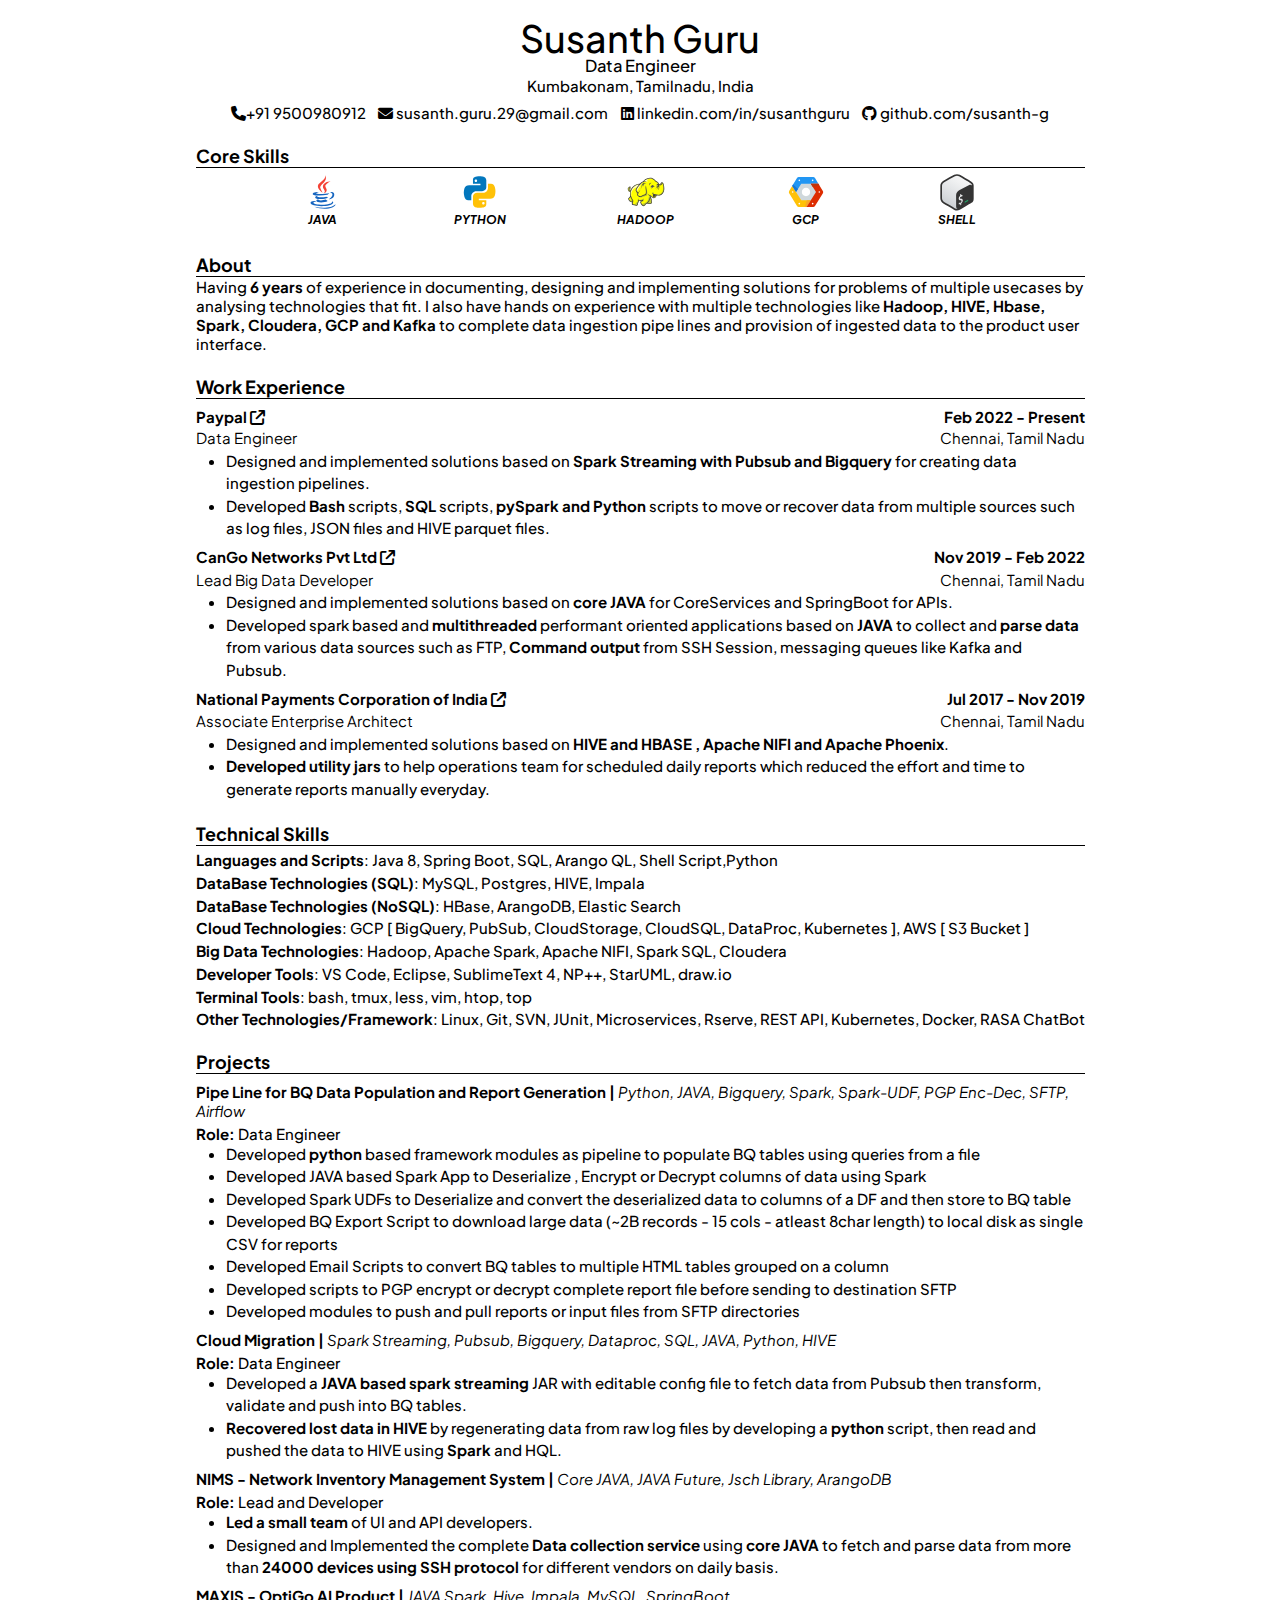
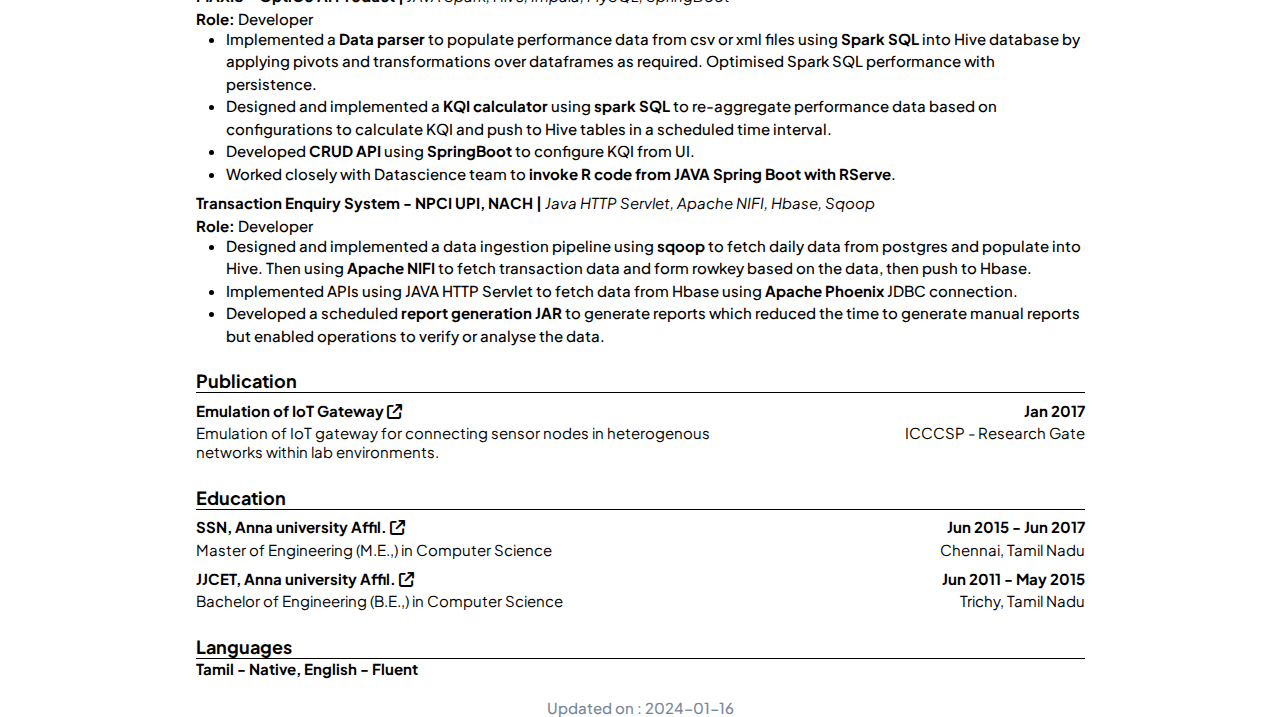
==== commit e1ba3631: "updated for paypal" ====
--- a/resume/index.html
+++ b/resume/index.html
@@ -13,7 +13,7 @@
     <link rel="stylesheet" media="print" href="print.css" />
     <link rel="stylesheet" href="roller.css">
     <link rel="stylesheet" href="logos.css">
-    <link rel="stylesheet" href="stars.css">
+    <!-- <link rel="stylesheet" href="stars.css"> -->
 </head>
 
 <body>
@@ -172,6 +172,24 @@
                 <h2>Projects</h2>
             </div>
             <div class="subsection">
+                <h3>Pipe Line for BQ Data Population and Report Generation | <usedskills>Python, JAVA, Bigquery, Spark, Spark-UDF, PGP Enc-Dec, SFTP, Airflow 
+                </h3>
+                <p class="role">
+                    <rolename>Data Engineer</rolename>
+                </p>
+                <ul>
+                    <li>Developed <b>python</b> based framework modules as pipeline to populate BQ tables using queries from a file </li>
+                    <li>Developed JAVA based Spark App to Deserialize , Encrypt or Decrypt columns of data using Spark</li>
+                    <li>Developed Spark UDFs to Deserialize and convert the deserialized data to columns of a DF and then store to BQ table</li>
+                    <li>Developed BQ Export Script to download large data (~2B records - 15 cols - atleast 8char length) to local disk as single CSV for reports</li>
+                    <li>Developed Email Scripts to convert BQ tables to multiple HTML tables grouped on a column</li>
+                    <li>Developed scripts to PGP encrypt or decrypt complete report file before sending to destination SFTP</li>
+                    <li>Developed modules to push and pull reports or input files from SFTP directories</li>
+                </ul>
+            </div>
+
+
+            <div class="subsection">
                 <h3>Cloud Migration | <usedskills>Spark Streaming, Pubsub, Bigquery, Dataproc, SQL, JAVA, Python, HIVE
                     </usedskills>
                 </h3>
@@ -289,6 +307,6 @@
         </section>
     </div>
 </body>
-<footer> Updated on : 2023-08-12 </footer>
+<footer> Updated on : 2024-01-16 </footer>
 
 </html>--- a/resume/resume.css
+++ b/resume/resume.css
@@ -1,4 +1,4 @@
-@import url("https://fonts.googleapis.com/css2?family=Lato&family=Arimo:ital,wght@0,400;0,500;1,500&family=Cabin&family=Open+Sans:wght@300;400&family=Poppins&family=Work+Sans&display=swap");
+@import url("https://fonts.googleapis.com/css2?family=Lato&family=Arimo:ital,wght@0,400;0,500;1,500&family=Cabin&family=Open+Sans:wght@300;400&family=Poppins&family=Work+Sans&family=Plus+Jakarta+Sans:wght@400;500&display=swap");
 
 :root {
   --bgcolor: #233142;
@@ -19,6 +19,9 @@
   --bgcolor: #15133c;
   --sectioncolor: #15133c;
   --textcolor: #ffffff;
+
+  --bgcolor:#ffffff;
+  --textcolor:#000000
 }
 
 html {
@@ -60,15 +63,16 @@
   max-width: 740px;
   margin: 0 auto;
   padding: 0;
-  font-family: "Cabin", sans-serif;
+  font-family: "Poppins", sans-serif;
+  font-family: "Arial", sans-serif;
+  font-family: "Arimo", sans-serif;
+  font-family: "Lato", sans-serif;
+  font-family: "Cabin", sans-serif; 
   font-family: "Open Sans", sans-serif;
-  font-family: "Arimo", sans-serif;
-  font-family: "Poppins", sans-serif;
-  font-family: "Lato", sans-serif;
-  font-family: "Arial", sans-serif;
-  font-weight: 400;
+  font-family: "Plus Jakarta Sans", sans-serif;
   font-size: 12px;
-  font-weight: 400;
+  font-optical-sizing: auto;
+  font-weight: 500;
 }
 
 .resumebody {
@@ -88,8 +92,8 @@
   /* background-color: var(--sectioncolor); */
   /* background-color: rgba(200, 200, 200, 0.1); */
   /* backdrop-filter: blur(10px); */
-  background-color: rgba(205, 205, 205, 0.2);  
-  backdrop-filter: blur(3px);
+  /* background-color: rgba(205, 205, 205, 0.2);  
+  backdrop-filter: blur(3px); */
 }
 
 
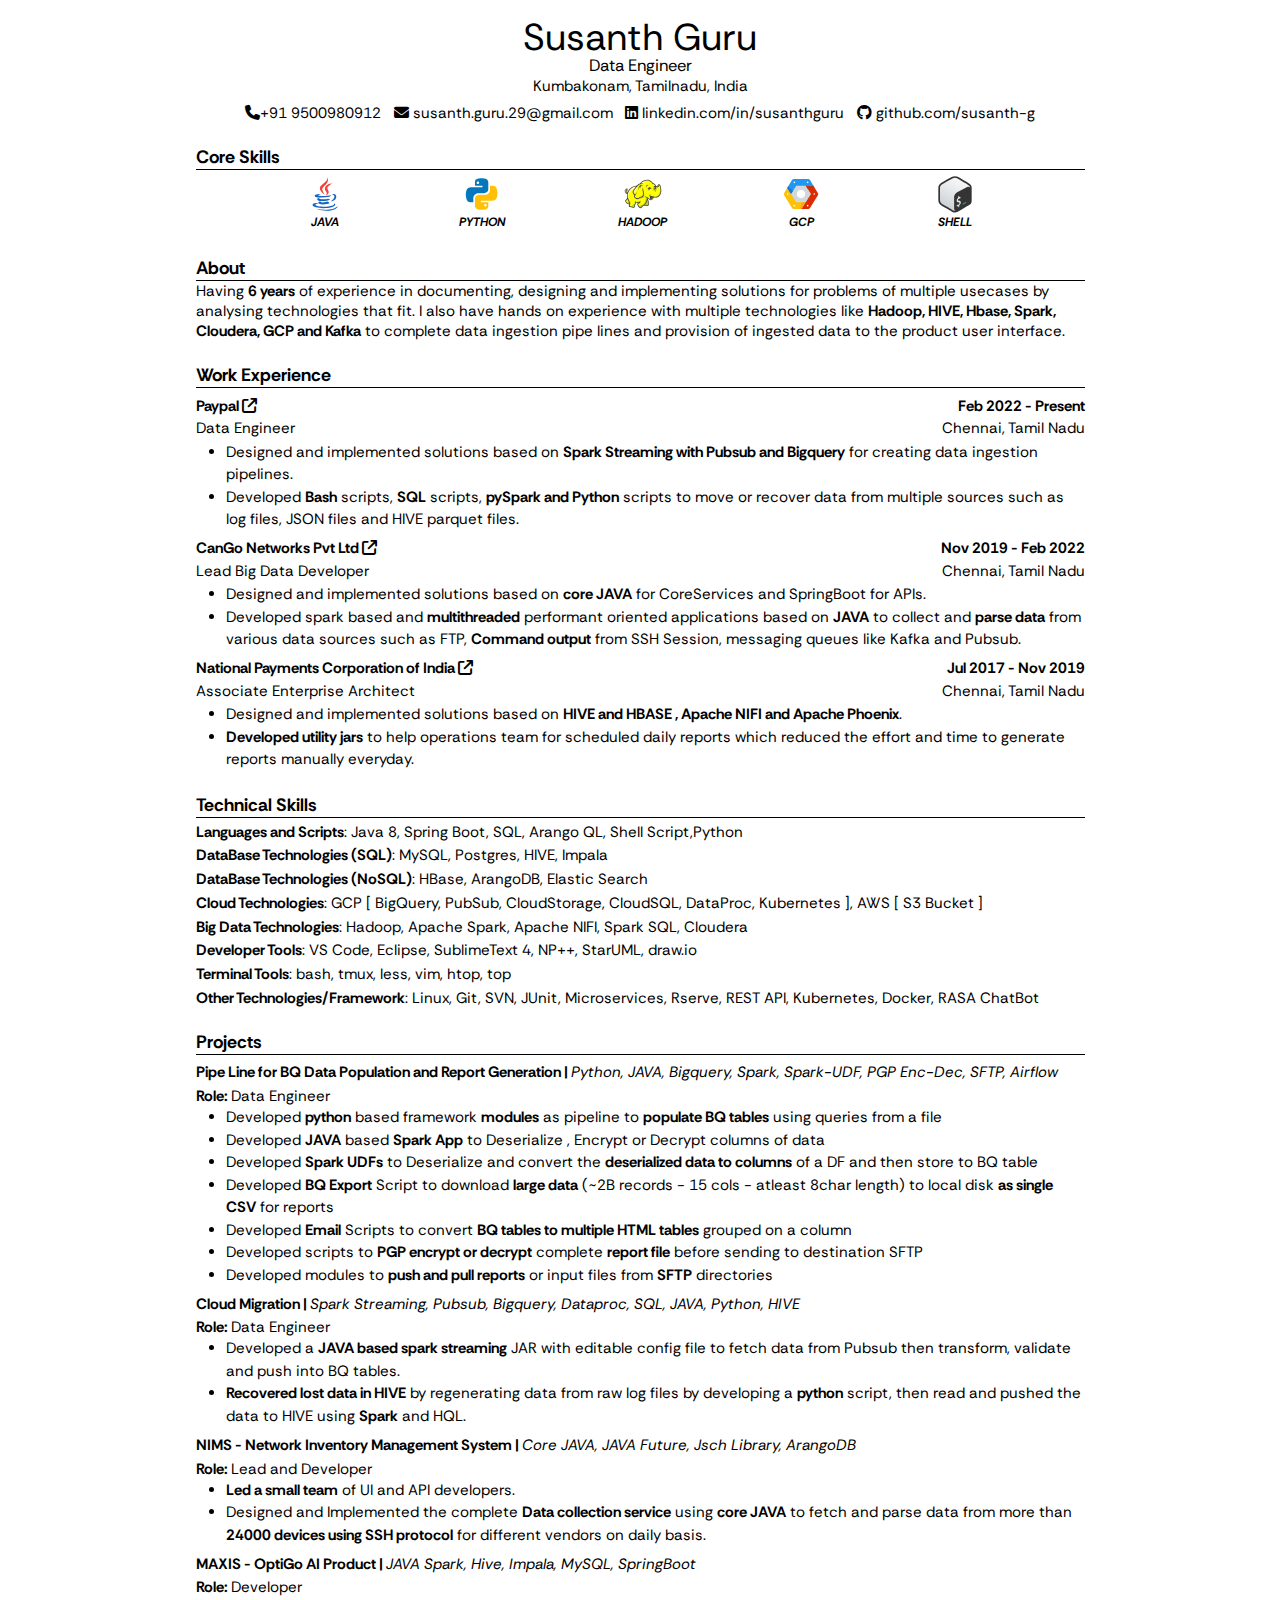
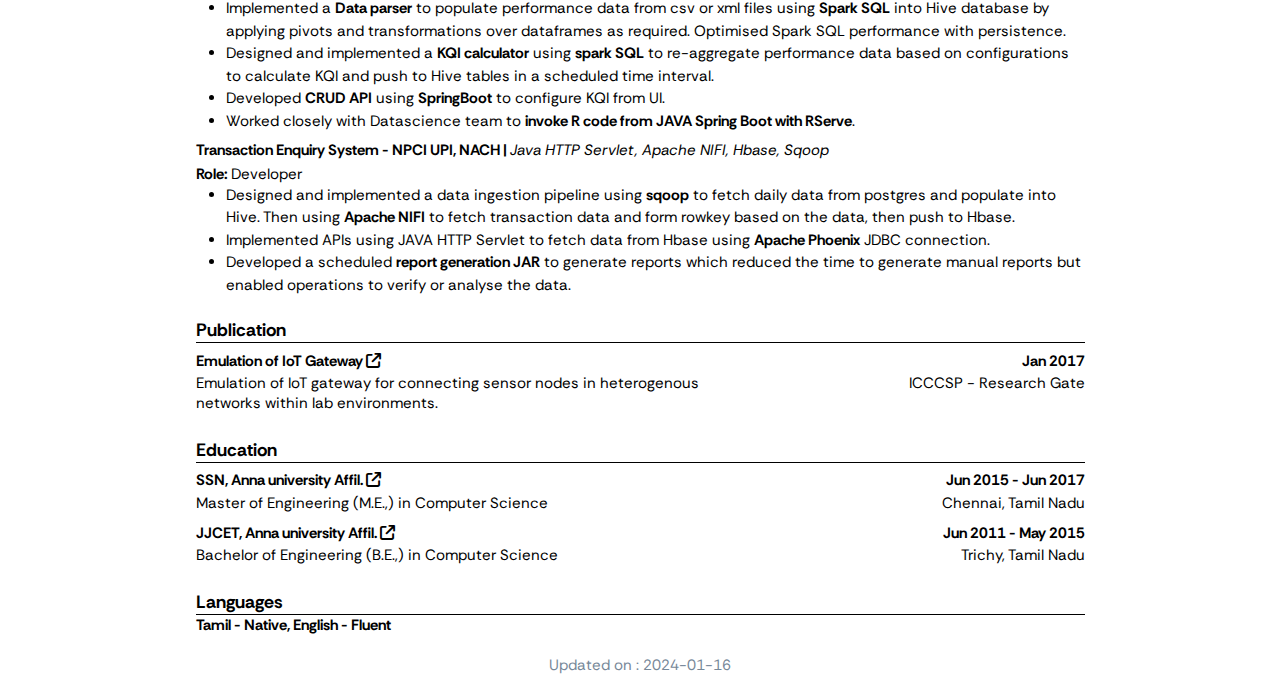
==== commit 4cfccb27: "font update" ====
--- a/resume/index.html
+++ b/resume/index.html
@@ -178,13 +178,13 @@
                     <rolename>Data Engineer</rolename>
                 </p>
                 <ul>
-                    <li>Developed <b>python</b> based framework modules as pipeline to populate BQ tables using queries from a file </li>
-                    <li>Developed JAVA based Spark App to Deserialize , Encrypt or Decrypt columns of data using Spark</li>
-                    <li>Developed Spark UDFs to Deserialize and convert the deserialized data to columns of a DF and then store to BQ table</li>
-                    <li>Developed BQ Export Script to download large data (~2B records - 15 cols - atleast 8char length) to local disk as single CSV for reports</li>
-                    <li>Developed Email Scripts to convert BQ tables to multiple HTML tables grouped on a column</li>
-                    <li>Developed scripts to PGP encrypt or decrypt complete report file before sending to destination SFTP</li>
-                    <li>Developed modules to push and pull reports or input files from SFTP directories</li>
+                    <li>Developed <b>python</b> based framework <b>modules</b> as pipeline to <b>populate BQ tables</b> using queries from a file </li>
+                    <li>Developed <b>JAVA</b> based <b>Spark App</b> to Deserialize , Encrypt or Decrypt columns of data</li>
+                    <li>Developed <b>Spark UDFs</b> to Deserialize and convert the <b>deserialized data to columns</b> of a DF and then store to BQ table</li>
+                    <li>Developed <b>BQ Export</b> Script to download <b>large data</b> (~2B records - 15 cols - atleast 8char length) to local disk <b>as single CSV</b> for reports</li>
+                    <li>Developed <b>Email</b> Scripts to convert <b>BQ tables to multiple HTML tables</b> grouped on a column</li>
+                    <li>Developed scripts to <b>PGP encrypt or decrypt</b> complete <b>report file</b> before sending to destination SFTP</li>
+                    <li>Developed modules to <b>push and pull reports</b> or input files from <b>SFTP</b> directories</li>
                 </ul>
             </div>
 
--- a/resume/resume.css
+++ b/resume/resume.css
@@ -1,4 +1,4 @@
-@import url("https://fonts.googleapis.com/css2?family=Lato&family=Arimo:ital,wght@0,400;0,500;1,500&family=Cabin&family=Open+Sans:wght@300;400&family=Poppins&family=Work+Sans&family=Plus+Jakarta+Sans:wght@400;500&display=swap");
+@import url("https://fonts.googleapis.com/css2?family=Lato&family=Arimo:ital,wght@0,400;0,500;1,500&family=Cabin&family=Open+Sans:wght@300;400&family=Poppins&family=Work+Sans&family=Plus+Jakarta+Sans:wght@400;500&family=Rethink+Sans:ital,wght@0,400..800;1,400..800&display=swap");
 
 :root {
   --bgcolor: #233142;
@@ -63,16 +63,17 @@
   max-width: 740px;
   margin: 0 auto;
   padding: 0;
+  font-family: "Arimo", sans-serif;
+  font-family: "Cabin", sans-serif; 
+  font-family: "Plus Jakarta Sans", sans-serif;
+  font-family: "Open Sans", sans-serif;
+  font-family: "Arial", sans-serif;
   font-family: "Poppins", sans-serif;
-  font-family: "Arial", sans-serif;
-  font-family: "Arimo", sans-serif;
   font-family: "Lato", sans-serif;
-  font-family: "Cabin", sans-serif; 
-  font-family: "Open Sans", sans-serif;
-  font-family: "Plus Jakarta Sans", sans-serif;
+  font-family: "Rethink Sans", sans-serif;
   font-size: 12px;
   font-optical-sizing: auto;
-  font-weight: 500;
+  font-weight: 400;
 }
 
 .resumebody {
